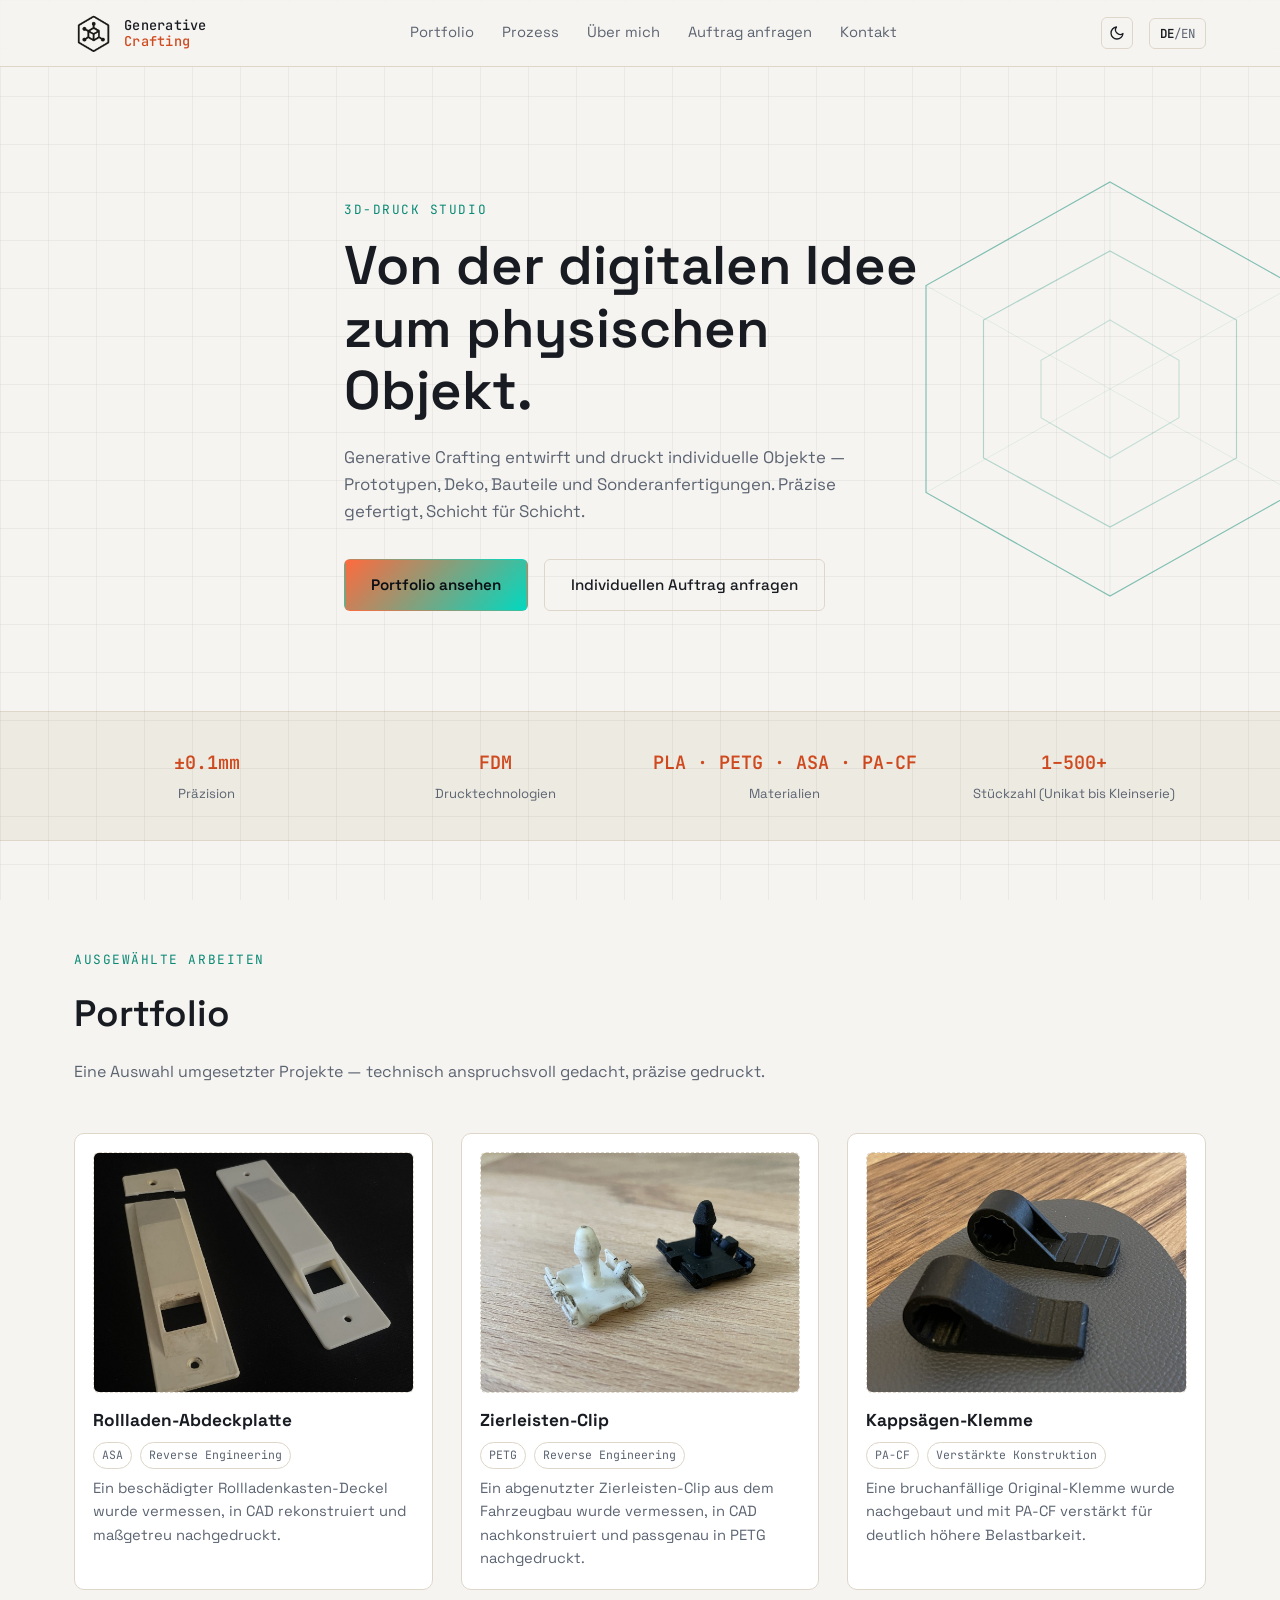
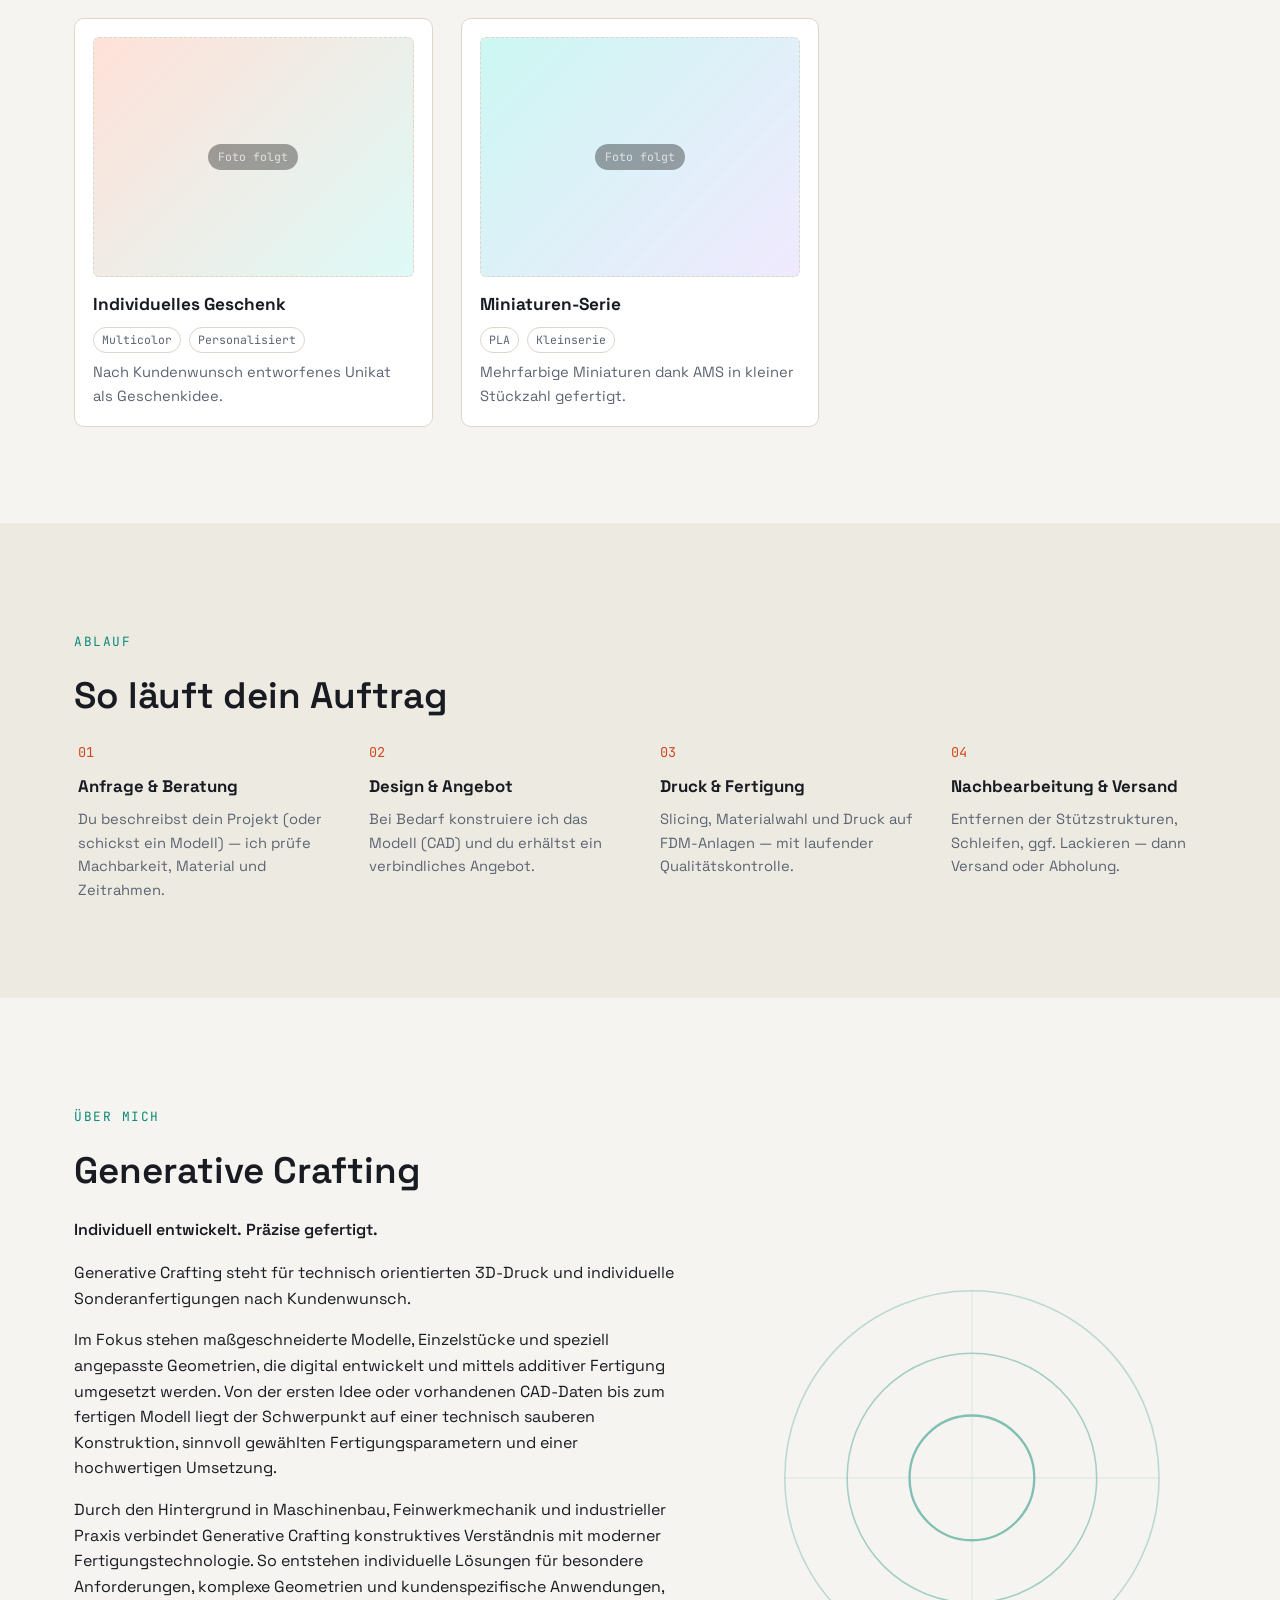
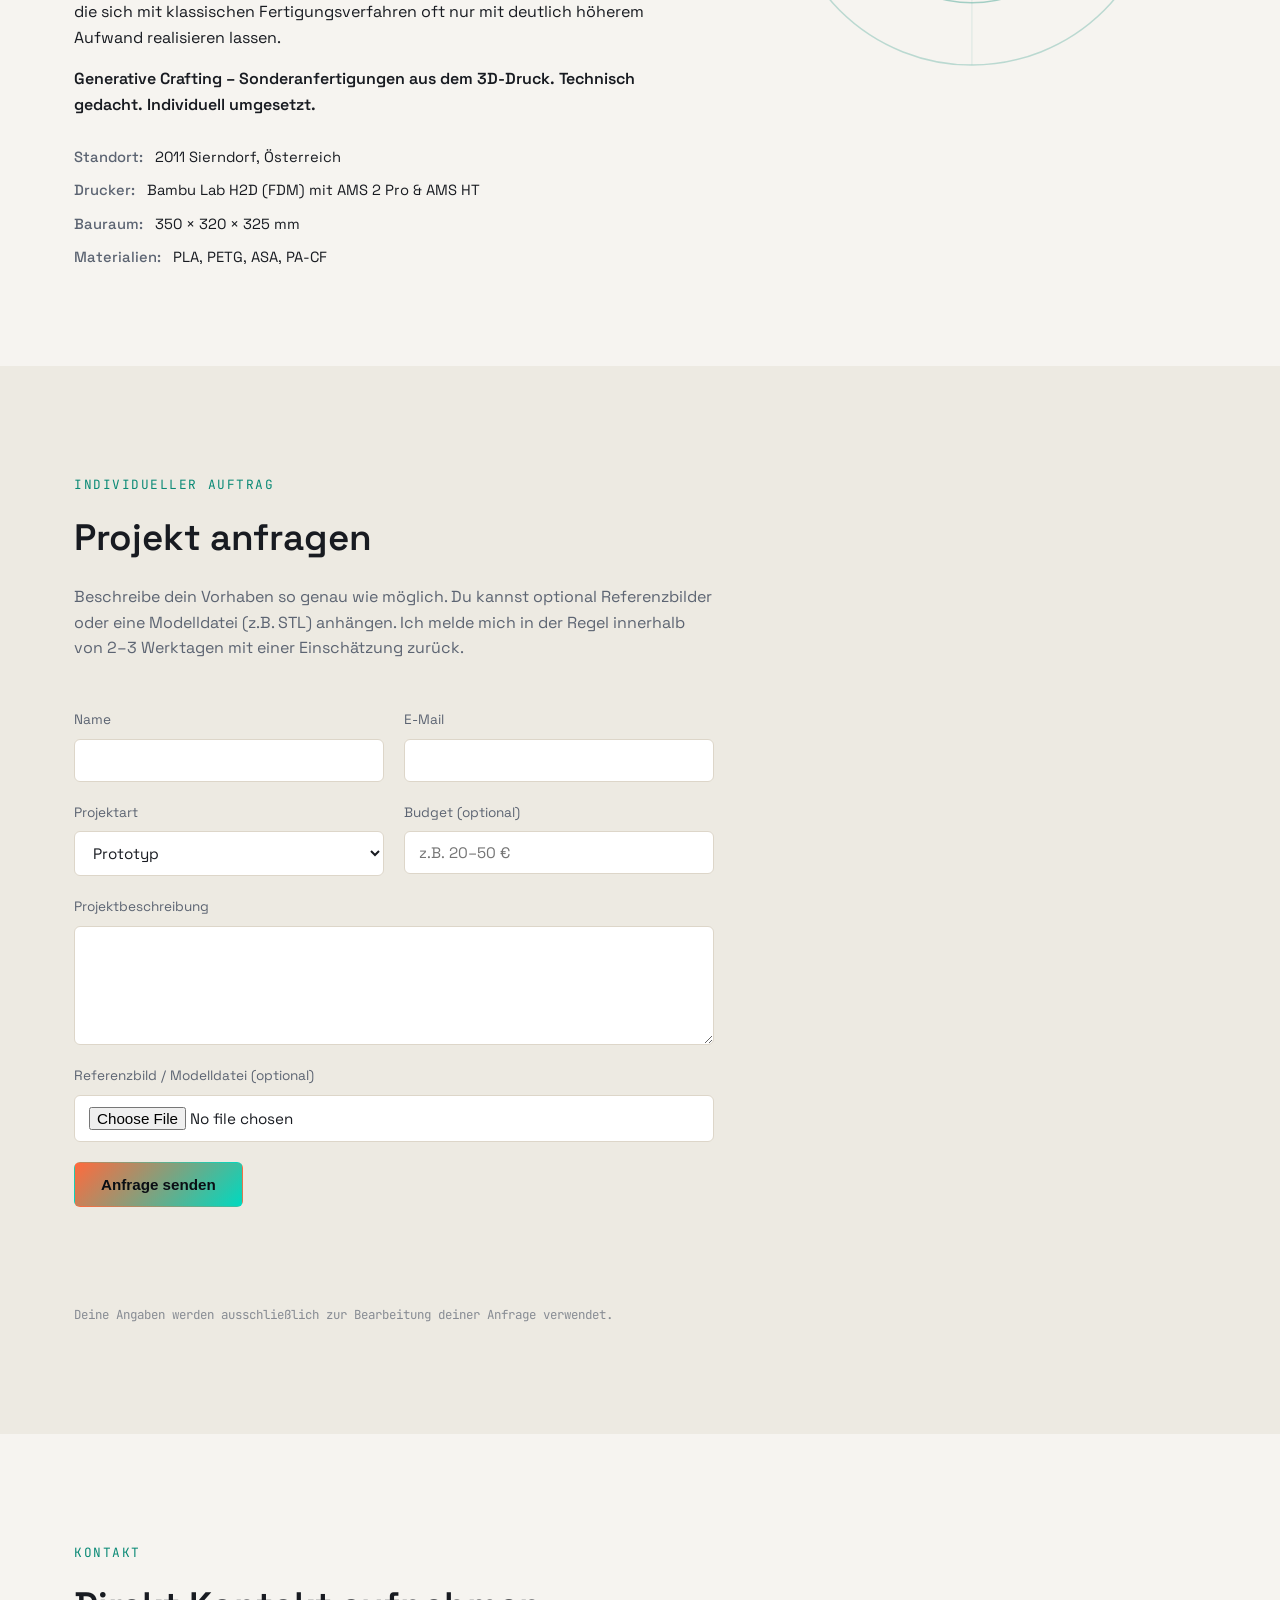
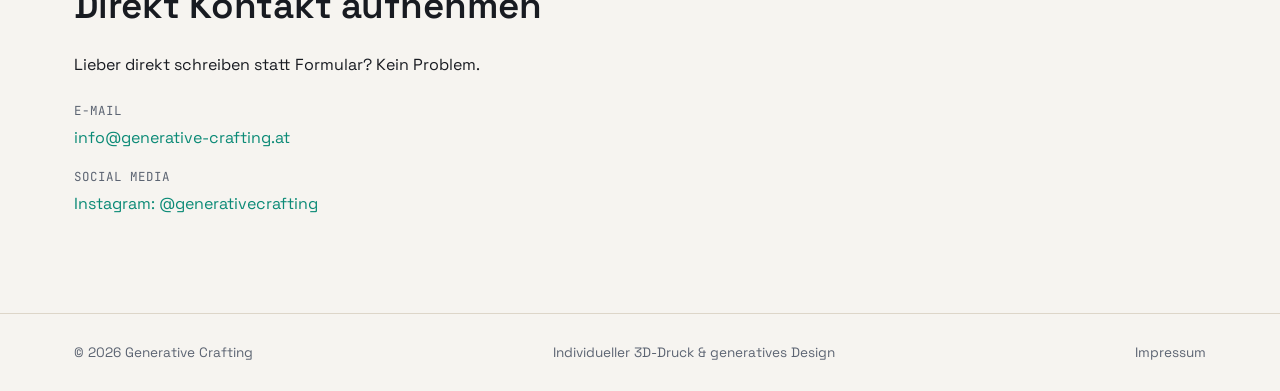
==== index.html @ 3a93d3ac "Add Cloudflare Web Analytics Cookieless, invisible tracking beacon added just before </body> on both" ====
<!DOCTYPE html>
<html lang="de">
<head>
<meta charset="UTF-8">
<meta name="viewport" content="width=device-width, initial-scale=1.0">
<title>Generative Crafting — 3D-Druck nach Maß</title>
<meta name="description" content="Generative Crafting: individueller 3D-Druck, Prototypen, Deko und Kleinserien. Von der Idee zum fertigen Teil.">
<link rel="canonical" href="https://generative-crafting.at/">
<link rel="icon" type="image/png" sizes="32x32" href="assets/img/favicon-32.png">
<link rel="icon" type="image/png" sizes="16x16" href="assets/img/favicon-16.png">
<link rel="apple-touch-icon" sizes="180x180" href="assets/img/apple-touch-icon.png">
<link rel="preconnect" href="https://fonts.googleapis.com">
<link rel="preconnect" href="https://fonts.gstatic.com" crossorigin>
<link href="https://fonts.googleapis.com/css2?family=Space+Grotesk:wght@400;500;600;700&family=JetBrains+Mono:wght@400;500;600&display=swap" rel="stylesheet">
<link rel="stylesheet" href="css/style.css">
<script>
  (function () {
    var stored = localStorage.getItem("gc-theme");
    var theme = stored || (window.matchMedia("(prefers-color-scheme: light)").matches ? "light" : "dark");
    document.documentElement.setAttribute("data-theme", theme);
  })();
</script>
</head>
<body>

<div class="grid-overlay" aria-hidden="true"></div>

<header class="site-header">
  <div class="container header-inner">
    <a href="#top" class="brand">
      <img src="assets/img/logo-icon.png" alt="Generative Crafting Logo" class="brand-logo">
      <span class="brand-name">Generative<br><span class="accent">Crafting</span></span>
    </a>

    <nav class="main-nav" id="main-nav">
      <a href="#portfolio" data-i18n="nav.portfolio">Portfolio</a>
      <a href="#process" data-i18n="nav.process">Prozess</a>
      <a href="#about" data-i18n="nav.about">Über mich</a>
      <a href="#order" data-i18n="nav.order">Auftrag anfragen</a>
      <a href="#contact" data-i18n="nav.contact">Kontakt</a>
    </nav>

    <div class="header-actions">
      <button id="theme-toggle" class="theme-toggle" type="button" aria-label="Hell/Dunkel umschalten">
        <svg class="icon-sun" viewBox="0 0 24 24" width="16" height="16" fill="none" stroke="currentColor" stroke-width="2" stroke-linecap="round"><circle cx="12" cy="12" r="4"/><path d="M12 2v2M12 20v2M4.93 4.93l1.41 1.41M17.66 17.66l1.41 1.41M2 12h2M20 12h2M4.93 19.07l1.41-1.41M17.66 6.34l1.41-1.41"/></svg>
        <svg class="icon-moon" viewBox="0 0 24 24" width="16" height="16" fill="none" stroke="currentColor" stroke-width="2" stroke-linecap="round" stroke-linejoin="round"><path d="M21 12.79A9 9 0 1 1 11.21 3 7 7 0 0 0 21 12.79Z"/></svg>
      </button>
      <button id="lang-toggle" class="lang-toggle" type="button" aria-label="Sprache wechseln">
        <span class="lang-current">DE</span>/<span class="lang-other">EN</span>
      </button>
      <button id="nav-toggle" class="nav-toggle" type="button" aria-label="Menü öffnen" aria-expanded="false" aria-controls="main-nav">
        <span></span><span></span><span></span>
      </button>
    </div>
  </div>
</header>

<main id="top">

  <!-- HERO -->
  <section class="hero">
    <div class="container hero-inner">
      <p class="eyebrow" data-i18n="hero.eyebrow">3D-Druck Studio</p>
      <h1 data-i18n="hero.title">Von der digitalen Idee<br>zum physischen Objekt.</h1>
      <p class="hero-sub" data-i18n="hero.sub">
        Generative Crafting entwirft und druckt individuelle Objekte — Prototypen, Deko,
        Bauteile und Sonderanfertigungen. Präzise gefertigt, Schicht für Schicht.
      </p>
      <div class="hero-cta">
        <a href="#portfolio" class="btn btn-primary" data-i18n="hero.cta_portfolio">Portfolio ansehen</a>
        <a href="#order" class="btn btn-outline" data-i18n="hero.cta_order">Individuellen Auftrag anfragen</a>
      </div>
    </div>
    <div class="hero-visual" aria-hidden="true">
      <svg viewBox="0 0 400 400" class="hero-mesh">
        <polygon points="200,20 360,110 360,290 200,380 40,290 40,110" fill="none" stroke="currentColor" stroke-width="1"/>
        <polygon points="200,80 310,140 310,260 200,320 90,260 90,140" fill="none" stroke="currentColor" stroke-width="1" opacity="0.6"/>
        <polygon points="200,140 260,175 260,225 200,260 140,225 140,175" fill="none" stroke="currentColor" stroke-width="1" opacity="0.4"/>
        <line x1="200" y1="20" x2="200" y2="380" stroke="currentColor" stroke-width="0.5" opacity="0.3"/>
        <line x1="40" y1="110" x2="360" y2="290" stroke="currentColor" stroke-width="0.5" opacity="0.3"/>
        <line x1="360" y1="110" x2="40" y2="290" stroke="currentColor" stroke-width="0.5" opacity="0.3"/>
      </svg>
    </div>
  </section>

  <!-- STATS / CAPABILITIES -->
  <section class="capabilities">
    <div class="container capabilities-grid">
      <div class="cap-item">
        <span class="cap-value">±0.1mm</span>
        <span class="cap-label" data-i18n="cap.precision">Präzision</span>
      </div>
      <div class="cap-item">
        <span class="cap-value">FDM</span>
        <span class="cap-label" data-i18n="cap.tech">Drucktechnologien</span>
      </div>
      <div class="cap-item">
        <span class="cap-value">PLA · PETG · ASA · PA-CF</span>
        <span class="cap-label" data-i18n="cap.materials">Materialien</span>
      </div>
      <div class="cap-item">
        <span class="cap-value">1–500+</span>
        <span class="cap-label" data-i18n="cap.batch">Stückzahl (Unikat bis Kleinserie)</span>
      </div>
    </div>
  </section>

  <!-- PORTFOLIO -->
  <section id="portfolio" class="section">
    <div class="container">
      <p class="section-eyebrow" data-i18n="portfolio.eyebrow">Ausgewählte Arbeiten</p>
      <h2 data-i18n="portfolio.title">Portfolio</h2>
      <p class="section-lead" data-i18n="portfolio.lead">
        Eine Auswahl umgesetzter Projekte — technisch anspruchsvoll gedacht, präzise gedruckt.
      </p>

      <div class="portfolio-grid">

        <article class="portfolio-card">
          <div class="portfolio-thumb">
            <img src="assets/img/portfolio-rollladen-abdeckung.jpg" alt="3D-gedruckte Rollladen-Abdeckplatte neben dem vergilbten Original">
          </div>
          <h3 data-i18n="portfolio.item5.title">Rollladen-Abdeckplatte</h3>
          <p class="tag-row"><span class="tag" data-i18n="portfolio.item5.tag1">ASA</span><span class="tag" data-i18n="portfolio.item5.tag2">Reverse Engineering</span></p>
          <p data-i18n="portfolio.item5.desc">Ein beschädigter Rollladenkasten-Deckel wurde vermessen, in CAD rekonstruiert und maßgetreu nachgedruckt.</p>
        </article>

        <article class="portfolio-card">
          <div class="portfolio-thumb">
            <img src="assets/img/portfolio-zierleiste-clip.jpg" alt="3D-gedruckter Zierleisten-Clip neben dem abgenutzten Original, aus PETG">
          </div>
          <h3 data-i18n="portfolio.item6.title">Zierleisten-Clip</h3>
          <p class="tag-row"><span class="tag" data-i18n="portfolio.item6.tag1">PETG</span><span class="tag" data-i18n="portfolio.item6.tag2">Reverse Engineering</span></p>
          <p data-i18n="portfolio.item6.desc">Ein abgenutzter Zierleisten-Clip aus dem Fahrzeugbau wurde vermessen, in CAD nachkonstruiert und passgenau in PETG nachgedruckt.</p>
        </article>

        <article class="portfolio-card">
          <div class="portfolio-thumb">
            <img src="assets/img/portfolio-kappsaege-klemme.jpg" alt="Verstärkte Klemme für eine Kappsäge, gedruckt in PA-CF">
          </div>
          <h3 data-i18n="portfolio.item7.title">Kappsägen-Klemme</h3>
          <p class="tag-row"><span class="tag" data-i18n="portfolio.item7.tag1">PA-CF</span><span class="tag" data-i18n="portfolio.item7.tag2">Verstärkte Konstruktion</span></p>
          <p data-i18n="portfolio.item7.desc">Eine bruchanfällige Original-Klemme wurde nachgebaut und mit PA-CF verstärkt für deutlich höhere Belastbarkeit.</p>
        </article>

        <article class="portfolio-card">
          <div class="portfolio-thumb thumb-5">
            <span class="thumb-badge" data-i18n="placeholder.photo">Foto folgt</span>
          </div>
          <h3 data-i18n="portfolio.item3.title">Individuelles Geschenk</h3>
          <p class="tag-row"><span class="tag" data-i18n="portfolio.item3.tag1">Multicolor</span><span class="tag" data-i18n="portfolio.item3.tag2">Personalisiert</span></p>
          <p data-i18n="portfolio.item3.desc">Nach Kundenwunsch entworfenes Unikat als Geschenkidee.</p>
        </article>

        <article class="portfolio-card">
          <div class="portfolio-thumb thumb-6">
            <span class="thumb-badge" data-i18n="placeholder.photo">Foto folgt</span>
          </div>
          <h3 data-i18n="portfolio.item4.title">Miniaturen-Serie</h3>
          <p class="tag-row"><span class="tag" data-i18n="portfolio.item4.tag1">PLA</span><span class="tag" data-i18n="portfolio.item4.tag2">Kleinserie</span></p>
          <p data-i18n="portfolio.item4.desc">Mehrfarbige Miniaturen dank AMS in kleiner Stückzahl gefertigt.</p>
        </article>

      </div>
    </div>
  </section>

  <!-- PROCESS -->
  <section id="process" class="section section-alt">
    <div class="container">
      <p class="section-eyebrow" data-i18n="process.eyebrow">Ablauf</p>
      <h2 data-i18n="process.title">So läuft dein Auftrag</h2>

      <ol class="process-list">
        <li>
          <span class="process-num">01</span>
          <h3 data-i18n="process.step1.title">Anfrage &amp; Beratung</h3>
          <p data-i18n="process.step1.desc">Du beschreibst dein Projekt (oder schickst ein Modell) — ich prüfe Machbarkeit, Material und Zeitrahmen.</p>
        </li>
        <li>
          <span class="process-num">02</span>
          <h3 data-i18n="process.step2.title">Design &amp; Angebot</h3>
          <p data-i18n="process.step2.desc">Bei Bedarf konstruiere ich das Modell (CAD) und du erhältst ein verbindliches Angebot.</p>
        </li>
        <li>
          <span class="process-num">03</span>
          <h3 data-i18n="process.step3.title">Druck &amp; Fertigung</h3>
          <p data-i18n="process.step3.desc">Slicing, Materialwahl und Druck auf FDM-Anlagen — mit laufender Qualitätskontrolle.</p>
        </li>
        <li>
          <span class="process-num">04</span>
          <h3 data-i18n="process.step4.title">Nachbearbeitung &amp; Versand</h3>
          <p data-i18n="process.step4.desc">Entfernen der Stützstrukturen, Schleifen, ggf. Lackieren — dann Versand oder Abholung.</p>
        </li>
      </ol>
    </div>
  </section>

  <!-- ABOUT -->
  <section id="about" class="section">
    <div class="container about-grid">
      <div>
        <p class="section-eyebrow" data-i18n="about.eyebrow">Über mich</p>
        <h2 data-i18n="about.title">Generative Crafting</h2>
        <p class="about-tagline" data-i18n="about.tagline">Individuell entwickelt. Präzise gefertigt.</p>
        <p data-i18n="about.p1">
          Generative Crafting steht für technisch orientierten 3D-Druck und individuelle
          Sonderanfertigungen nach Kundenwunsch.
        </p>
        <p data-i18n="about.p2">
          Im Fokus stehen maßgeschneiderte Modelle, Einzelstücke und speziell angepasste
          Geometrien, die digital entwickelt und mittels additiver Fertigung umgesetzt werden.
          Von der ersten Idee oder vorhandenen CAD-Daten bis zum fertigen Modell liegt der
          Schwerpunkt auf einer technisch sauberen Konstruktion, sinnvoll gewählten
          Fertigungsparametern und einer hochwertigen Umsetzung.
        </p>
        <p data-i18n="about.p3">
          Durch den Hintergrund in Maschinenbau, Feinwerkmechanik und industrieller Praxis
          verbindet Generative Crafting konstruktives Verständnis mit moderner
          Fertigungstechnologie. So entstehen individuelle Lösungen für besondere
          Anforderungen, komplexe Geometrien und kundenspezifische Anwendungen, die sich mit
          klassischen Fertigungsverfahren oft nur mit deutlich höherem Aufwand realisieren lassen.
        </p>
        <p class="about-tagline" data-i18n="about.closing">Generative Crafting – Sonderanfertigungen aus dem 3D-Druck. Technisch gedacht. Individuell umgesetzt.</p>
        <ul class="about-facts">
          <li><strong data-i18n="about.fact1_label">Standort:</strong> <span data-i18n="about.fact1_value">2011 Sierndorf, Österreich</span></li>
          <li><strong data-i18n="about.fact2_label">Drucker:</strong> <span data-i18n="about.fact2_value">Bambu Lab H2D (FDM) mit AMS 2 Pro &amp; AMS HT</span></li>
          <li><strong data-i18n="about.fact4_label">Bauraum:</strong> <span data-i18n="about.fact4_value">350 × 320 × 325 mm</span></li>
          <li><strong data-i18n="about.fact3_label">Materialien:</strong> <span>PLA, PETG, ASA, PA-CF</span></li>
        </ul>
      </div>
      <div class="about-visual" aria-hidden="true">
        <svg viewBox="0 0 300 300" class="about-mesh">
          <circle cx="150" cy="150" r="120" fill="none" stroke="currentColor" stroke-width="1" opacity="0.5"/>
          <circle cx="150" cy="150" r="80" fill="none" stroke="currentColor" stroke-width="1" opacity="0.7"/>
          <circle cx="150" cy="150" r="40" fill="none" stroke="currentColor" stroke-width="1.5"/>
          <path d="M150,30 L150,270 M30,150 L270,150" stroke="currentColor" stroke-width="0.5" opacity="0.3"/>
        </svg>
      </div>
    </div>
  </section>

  <!-- ORDER FORM -->
  <section id="order" class="section section-alt">
    <div class="container">
      <p class="section-eyebrow" data-i18n="order.eyebrow">Individueller Auftrag</p>
      <h2 data-i18n="order.title">Projekt anfragen</h2>
      <p class="section-lead" data-i18n="order.lead">
        Beschreibe dein Vorhaben so genau wie möglich. Du kannst optional Referenzbilder
        oder eine Modelldatei (z.B. STL) anhängen. Ich melde mich in der Regel innerhalb von
        2–3 Werktagen mit einer Einschätzung zurück.
      </p>

      <form id="order-form" class="order-form" action="https://formspree.io/f/mvkozeee" method="POST" enctype="multipart/form-data">
        <div class="form-row">
          <div class="form-field">
            <label for="name" data-i18n="order.form.name">Name</label>
            <input type="text" id="name" name="name" required>
          </div>
          <div class="form-field">
            <label for="email" data-i18n="order.form.email">E-Mail</label>
            <input type="email" id="email" name="email" required>
          </div>
        </div>

        <div class="form-row">
          <div class="form-field">
            <label for="project_type" data-i18n="order.form.type">Projektart</label>
            <select id="project_type" name="project_type">
              <option data-i18n="order.form.type_prototype">Prototyp</option>
              <option data-i18n="order.form.type_deco">Deko / Geschenk</option>
              <option data-i18n="order.form.type_part">Bauteil</option>
              <option data-i18n="order.form.type_other">Sonstiges</option>
            </select>
          </div>
          <div class="form-field">
            <label for="budget" data-i18n="order.form.budget">Budget (optional)</label>
            <input type="text" id="budget" name="budget" placeholder="z.B. 20–50 €">
          </div>
        </div>

        <div class="form-field">
          <label for="description" data-i18n="order.form.description">Projektbeschreibung</label>
          <textarea id="description" name="description" rows="5" required></textarea>
        </div>

        <div class="form-field">
          <label for="attachment" data-i18n="order.form.attachment">Referenzbild / Modelldatei (optional)</label>
          <input type="file" id="attachment" name="attachment">
        </div>

        <button type="submit" class="btn btn-primary" data-i18n="order.form.submit">Anfrage senden</button>

        <p id="form-status" class="form-status" role="status"></p>
        <p class="form-note" data-i18n="order.form.note">
          Deine Angaben werden ausschließlich zur Bearbeitung deiner Anfrage verwendet.
        </p>
      </form>
    </div>
  </section>

  <!-- CONTACT -->
  <section id="contact" class="section">
    <div class="container contact-inner">
      <div>
        <p class="section-eyebrow" data-i18n="contact.eyebrow">Kontakt</p>
        <h2 data-i18n="contact.title">Direkt Kontakt aufnehmen</h2>
        <p data-i18n="contact.lead">Lieber direkt schreiben statt Formular? Kein Problem.</p>
        <ul class="contact-list">
          <li>
            <span class="contact-label" data-i18n="contact.email_label">E-Mail</span>
            <a href="mailto:info@generative-crafting.at">info@generative-crafting.at</a>
          </li>
          <li>
            <span class="contact-label" data-i18n="contact.social_label">Social Media</span>
            <a href="https://www.instagram.com/generativecrafting/" target="_blank" rel="noopener">Instagram: @generativecrafting</a>
          </li>
        </ul>
      </div>
    </div>
  </section>

</main>

<footer class="site-footer">
  <div class="container footer-inner">
    <span>&copy; <span id="year"></span> Generative Crafting</span>
    <span class="footer-note" data-i18n="footer.note">Individueller 3D-Druck &amp; generatives Design</span>
    <a href="impressum.html">Impressum</a>
  </div>
</footer>

<script src="js/i18n.js"></script>
<script src="js/main.js"></script>
<!-- Cloudflare Web Analytics --><script type='module' src='https://static.cloudflareinsights.com/beacon.min.js' data-cf-beacon='{"token": "21bf9e4d04584a7cbdcee13ca0ff6ee0"}'></script><!-- End Cloudflare Web Analytics -->
</body>
</html>
---- css/style.css ----
/* ==========================================================================
   Generative Crafting — Stylesheet
   Technical / professional dark theme with generative line-art accents.
   ========================================================================== */

:root {
  /* Dark theme (default) */
  --bg: #0a0e14;
  --bg-alt: #0e131c;
  --surface: #131a24;
  --surface-border: #232c3a;
  --text: #e8edf4;
  --text-muted: #93a1b5;
  --accent: #ff6a3d;
  --accent-2: #00d9c0;
  --header-bg: rgba(10, 14, 20, 0.85);
  --grid-line: rgba(255, 255, 255, 0.03);

  --brand-orange: #ff6a3d;
  --brand-teal: #00d9c0;
  --accent-grad: linear-gradient(135deg, var(--brand-orange), var(--brand-teal));
  --font-body: 'Space Grotesk', system-ui, -apple-system, Segoe UI, sans-serif;
  --font-mono: 'JetBrains Mono', 'SFMono-Regular', Consolas, monospace;
  --radius: 10px;
  --max-width: 1180px;
}

@media (prefers-color-scheme: light) {
  :root:not([data-theme="dark"]) {
    --bg: #f6f4f0;
    --bg-alt: #edeae2;
    --surface: #ffffff;
    --surface-border: #ddd6c9;
    --text: #181b21;
    --text-muted: #5c6472;
    --accent: #cf4a1f;
    --accent-2: #0b8a76;
    --header-bg: rgba(246, 244, 240, 0.85);
    --grid-line: rgba(0, 0, 0, 0.045);
  }
}

:root[data-theme="light"] {
  --bg: #f6f4f0;
  --bg-alt: #edeae2;
  --surface: #ffffff;
  --surface-border: #ddd6c9;
  --text: #181b21;
  --text-muted: #5c6472;
  --accent: #cf4a1f;
  --accent-2: #0b8a76;
  --header-bg: rgba(246, 244, 240, 0.85);
  --grid-line: rgba(0, 0, 0, 0.045);
}

* { box-sizing: border-box; }

html { scroll-behavior: smooth; }

body {
  margin: 0;
  background: var(--bg);
  color: var(--text);
  font-family: var(--font-body);
  line-height: 1.6;
  -webkit-font-smoothing: antialiased;
  transition: background-color 0.2s ease, color 0.2s ease;
}

@media (prefers-reduced-motion: reduce) {
  body { transition: none; }
}

img { max-width: 100%; display: block; }

a { color: inherit; text-decoration: none; }

.container {
  max-width: var(--max-width);
  margin: 0 auto;
  padding: 0 24px;
}

.accent { color: var(--accent); }

/* Background grid overlay */
.grid-overlay {
  position: fixed;
  inset: 0;
  pointer-events: none;
  z-index: 0;
  background-image:
    linear-gradient(to right, var(--grid-line) 1px, transparent 1px),
    linear-gradient(to bottom, var(--grid-line) 1px, transparent 1px);
  background-size: 48px 48px;
}

/* ---------- Header ---------- */
.site-header {
  position: sticky;
  top: 0;
  z-index: 50;
  background: var(--header-bg);
  backdrop-filter: blur(10px);
  border-bottom: 1px solid var(--surface-border);
  transition: background-color 0.2s ease, border-color 0.2s ease;
}

.header-inner {
  display: flex;
  align-items: center;
  justify-content: space-between;
  padding-top: 14px;
  padding-bottom: 14px;
}

.brand {
  display: flex;
  align-items: center;
  gap: 12px;
}

.brand-logo {
  width: 38px;
  height: 38px;
  object-fit: contain;
  transition: filter 0.2s ease;
}

/* The logo artwork is black-on-transparent; invert it to white for dark backgrounds */
@media (prefers-color-scheme: dark) {
  :root:not([data-theme="light"]) .brand-logo { filter: invert(1); }
}
:root[data-theme="dark"] .brand-logo { filter: invert(1); }

.brand-name {
  font-family: var(--font-mono);
  font-size: 0.85rem;
  line-height: 1.2;
  letter-spacing: 0.02em;
  font-weight: 500;
}

.main-nav {
  display: flex;
  gap: 28px;
}

.main-nav a {
  font-size: 0.92rem;
  color: var(--text-muted);
  transition: color 0.2s ease;
  white-space: nowrap;
}

.main-nav a:hover { color: var(--text); }

.header-actions {
  display: flex;
  align-items: center;
  gap: 16px;
}

.lang-toggle {
  background: none;
  border: 1px solid var(--surface-border);
  color: var(--text-muted);
  font-family: var(--font-mono);
  font-size: 0.78rem;
  padding: 6px 10px;
  border-radius: 6px;
  cursor: pointer;
}
.lang-toggle .lang-current { color: var(--text); font-weight: 600; }

.theme-toggle {
  display: flex;
  align-items: center;
  justify-content: center;
  background: none;
  border: 1px solid var(--surface-border);
  color: var(--text);
  width: 32px;
  height: 32px;
  padding: 0;
  border-radius: 6px;
  cursor: pointer;
}
.theme-toggle svg { width: 16px; height: 16px; }
.theme-toggle .icon-moon { display: none; }
:root[data-theme="light"] .theme-toggle .icon-sun { display: none; }
:root[data-theme="light"] .theme-toggle .icon-moon { display: block; }

.nav-toggle {
  display: none;
  flex-direction: column;
  gap: 4px;
  background: none;
  border: none;
  cursor: pointer;
  padding: 6px;
}
.nav-toggle span {
  width: 22px;
  height: 2px;
  background: var(--text);
  display: block;
}

/* ---------- Hero ---------- */
.hero {
  position: relative;
  padding: 120px 0 100px;
  overflow: hidden;
}

.hero-inner { position: relative; z-index: 1; max-width: 640px; }

.eyebrow, .section-eyebrow {
  font-family: var(--font-mono);
  font-size: 0.8rem;
  text-transform: uppercase;
  letter-spacing: 0.12em;
  color: var(--accent-2);
  margin-bottom: 14px;
}

.hero h1 {
  font-size: clamp(2.2rem, 5vw, 3.4rem);
  line-height: 1.15;
  margin: 0 0 22px;
  font-weight: 600;
}

.hero-sub {
  color: var(--text-muted);
  font-size: 1.05rem;
  margin-bottom: 34px;
  max-width: 520px;
}

.hero-cta { display: flex; gap: 16px; flex-wrap: wrap; }

.hero-visual {
  position: absolute;
  right: -60px;
  top: 50%;
  transform: translateY(-50%);
  width: 460px;
  height: 460px;
  color: var(--accent-2);
  opacity: 0.5;
  z-index: 0;
}

.hero-mesh { width: 100%; height: 100%; animation: rotate 40s linear infinite; }

@keyframes rotate {
  from { transform: rotate(0deg); }
  to { transform: rotate(360deg); }
}

/* ---------- Buttons ---------- */
.btn {
  display: inline-block;
  padding: 13px 26px;
  border-radius: 6px;
  font-size: 0.95rem;
  font-weight: 500;
  cursor: pointer;
  border: 1px solid transparent;
  transition: transform 0.15s ease, opacity 0.15s ease;
}
.btn:hover { transform: translateY(-1px); }

.btn-primary {
  background: var(--accent-grad);
  color: #0a0e14;
  font-weight: 600;
}
.btn-primary:hover { opacity: 0.92; }

.btn-outline {
  border-color: var(--surface-border);
  color: var(--text);
}
.btn-outline:hover { border-color: var(--accent-2); }

/* ---------- Capabilities strip ---------- */
.capabilities {
  border-top: 1px solid var(--surface-border);
  border-bottom: 1px solid var(--surface-border);
  background: var(--bg-alt);
}

.capabilities-grid {
  display: grid;
  grid-template-columns: repeat(4, 1fr);
  gap: 24px;
  padding: 36px 24px;
}

.cap-item { display: flex; flex-direction: column; gap: 6px; text-align: center; }

.cap-value {
  font-family: var(--font-mono);
  font-size: 1.15rem;
  color: var(--accent);
  font-weight: 600;
}

.cap-label { font-size: 0.82rem; color: var(--text-muted); }

/* ---------- Sections ---------- */
.section { padding: 96px 0; position: relative; z-index: 1; }
.section-alt { background: var(--bg-alt); }

.section h2 {
  font-size: clamp(1.7rem, 3.5vw, 2.3rem);
  margin: 0 0 16px;
  font-weight: 600;
}

.section-lead {
  color: var(--text-muted);
  max-width: 640px;
  margin-bottom: 48px;
}

#portfolio .section-lead {
  max-width: none;
  white-space: nowrap;
}

/* ---------- Portfolio ---------- */
.portfolio-grid {
  display: grid;
  grid-template-columns: repeat(auto-fit, minmax(280px, 1fr));
  gap: 28px;
}

.portfolio-card {
  background: var(--surface);
  border: 1px solid var(--surface-border);
  border-radius: var(--radius);
  padding: 18px;
  transition: border-color 0.2s ease, transform 0.2s ease;
}
.portfolio-card:hover { border-color: var(--accent-2); transform: translateY(-3px); }

.portfolio-card h3 { margin: 4px 0 8px; font-size: 1.08rem; }
.portfolio-card p { color: var(--text-muted); font-size: 0.92rem; margin: 8px 0 0; }

.portfolio-thumb {
  aspect-ratio: 4 / 3;
  border-radius: 6px;
  border: 1px dashed var(--surface-border);
  display: flex;
  align-items: center;
  justify-content: center;
  margin-bottom: 14px;
  position: relative;
  overflow: hidden;
}

.portfolio-thumb img {
  width: 100%;
  height: 100%;
  object-fit: cover;
}

.thumb-badge {
  font-family: var(--font-mono);
  font-size: 0.72rem;
  color: rgba(255,255,255,0.7);
  background: rgba(0,0,0,0.35);
  padding: 4px 10px;
  border-radius: 20px;
  z-index: 1;
}

.thumb-1 { background: linear-gradient(135deg, #ff6a3d33, var(--surface)); }
.thumb-2 { background: linear-gradient(135deg, #00d9c033, var(--surface)); }
.thumb-3 { background: linear-gradient(135deg, #8b5cf633, var(--surface)); }
.thumb-4 { background: linear-gradient(135deg, #f4c14033, var(--surface)); }
.thumb-5 { background: linear-gradient(135deg, #ff6a3d33, #00d9c022); }
.thumb-6 { background: linear-gradient(135deg, #00d9c033, #8b5cf622); }

.tag-row { display: flex; gap: 8px; flex-wrap: wrap; margin: 0; }

.tag {
  font-family: var(--font-mono);
  font-size: 0.72rem;
  background: rgba(255,255,255,0.06);
  border: 1px solid var(--surface-border);
  color: var(--text-muted);
  padding: 3px 8px;
  border-radius: 20px;
}

/* ---------- Process ---------- */
.process-list {
  list-style: none;
  margin: 0;
  padding: 0;
  display: grid;
  grid-template-columns: repeat(auto-fit, minmax(220px, 1fr));
  gap: 32px;
}

.process-list li { position: relative; padding-left: 4px; }

.process-num {
  display: block;
  font-family: var(--font-mono);
  font-size: 0.85rem;
  color: var(--accent);
  margin-bottom: 10px;
}

.process-list h3 { font-size: 1.05rem; margin: 0 0 8px; }
.process-list p { color: var(--text-muted); font-size: 0.92rem; margin: 0; }

/* ---------- About ---------- */
.about-grid {
  display: grid;
  grid-template-columns: 1.3fr 1fr;
  gap: 56px;
  align-items: center;
}

.about-tagline {
  font-weight: 600;
  margin: 0 0 18px;
}

.about-facts {
  list-style: none;
  padding: 0;
  margin: 28px 0 0;
  display: flex;
  flex-direction: column;
  gap: 10px;
  font-size: 0.92rem;
}
.about-facts strong { color: var(--text-muted); font-weight: 500; margin-right: 8px; }

.about-visual { color: var(--accent-2); opacity: 0.5; }
.about-mesh { width: 100%; height: auto; }

/* ---------- Order form ---------- */
.order-form {
  max-width: 640px;
  display: flex;
  flex-direction: column;
  gap: 20px;
}

.form-row {
  display: grid;
  grid-template-columns: 1fr 1fr;
  gap: 20px;
}

.form-field { display: flex; flex-direction: column; gap: 8px; }

.form-field label {
  font-size: 0.85rem;
  color: var(--text-muted);
}

.form-field input,
.form-field select,
.form-field textarea {
  background: var(--surface);
  border: 1px solid var(--surface-border);
  border-radius: 6px;
  padding: 11px 14px;
  color: var(--text);
  font-family: var(--font-body);
  font-size: 0.95rem;
}

.form-field input:focus,
.form-field select:focus,
.form-field textarea:focus {
  outline: none;
  border-color: var(--accent-2);
}

.order-form .btn { align-self: flex-start; }

.form-status { font-size: 0.9rem; min-height: 1.2em; }
.form-status.success { color: var(--accent-2); }
.form-status.error { color: var(--accent); }

.form-note {
  font-size: 0.78rem;
  color: var(--text-muted);
  opacity: 0.7;
  font-family: var(--font-mono);
}

/* ---------- Contact ---------- */
.contact-list {
  list-style: none;
  padding: 0;
  margin: 24px 0 0;
  display: flex;
  flex-direction: column;
  gap: 16px;
}
.contact-list li { display: flex; flex-direction: column; gap: 4px; }
.contact-label {
  font-family: var(--font-mono);
  font-size: 0.78rem;
  color: var(--text-muted);
  text-transform: uppercase;
  letter-spacing: 0.08em;
}
.contact-list a { color: var(--accent-2); }
.placeholder-text { color: var(--text-muted); font-style: italic; }

/* ---------- Footer ---------- */
.site-footer {
  border-top: 1px solid var(--surface-border);
  padding: 28px 0;
}
.footer-inner {
  display: flex;
  justify-content: space-between;
  flex-wrap: wrap;
  gap: 8px 20px;
  font-size: 0.85rem;
  color: var(--text-muted);
}
.footer-inner a:hover { color: var(--text); }

/* ---------- Legal (Impressum) ---------- */
.legal-content { max-width: 720px; }
.legal-content h1 {
  font-size: clamp(1.8rem, 4vw, 2.4rem);
  margin: 0 0 8px;
  font-weight: 600;
}
.legal-content h2 {
  font-size: 1.05rem;
  margin: 36px 0 10px;
  font-weight: 600;
}
.legal-content p {
  color: var(--text-muted);
  line-height: 1.7;
  margin: 0 0 4px;
}
.legal-content a { color: var(--accent-2); text-decoration: underline; }

/* ---------- Responsive ---------- */
@media (max-width: 860px) {
  .about-grid { grid-template-columns: 1fr; }
  .about-visual { max-width: 220px; margin: 0 auto; }
  .capabilities-grid { grid-template-columns: repeat(2, 1fr); }
}

@media (max-width: 720px) {
  .main-nav {
    position: fixed;
    top: 66px;
    left: 0;
    right: 0;
    background: var(--bg);
    border-bottom: 1px solid var(--surface-border);
    flex-direction: column;
    padding: 20px 24px 28px;
    gap: 18px;
    transform: translateY(-120%);
    opacity: 0;
    transition: transform 0.25s ease, opacity 0.25s ease;
  }
  .main-nav.open { transform: translateY(0); opacity: 1; }
  .nav-toggle { display: flex; }
  .hero-visual { display: none; }
  .hero { padding: 80px 0 60px; }
  .form-row { grid-template-columns: 1fr; }
  .capabilities-grid { grid-template-columns: 1fr 1fr; }
  #portfolio .section-lead { white-space: normal; }
}
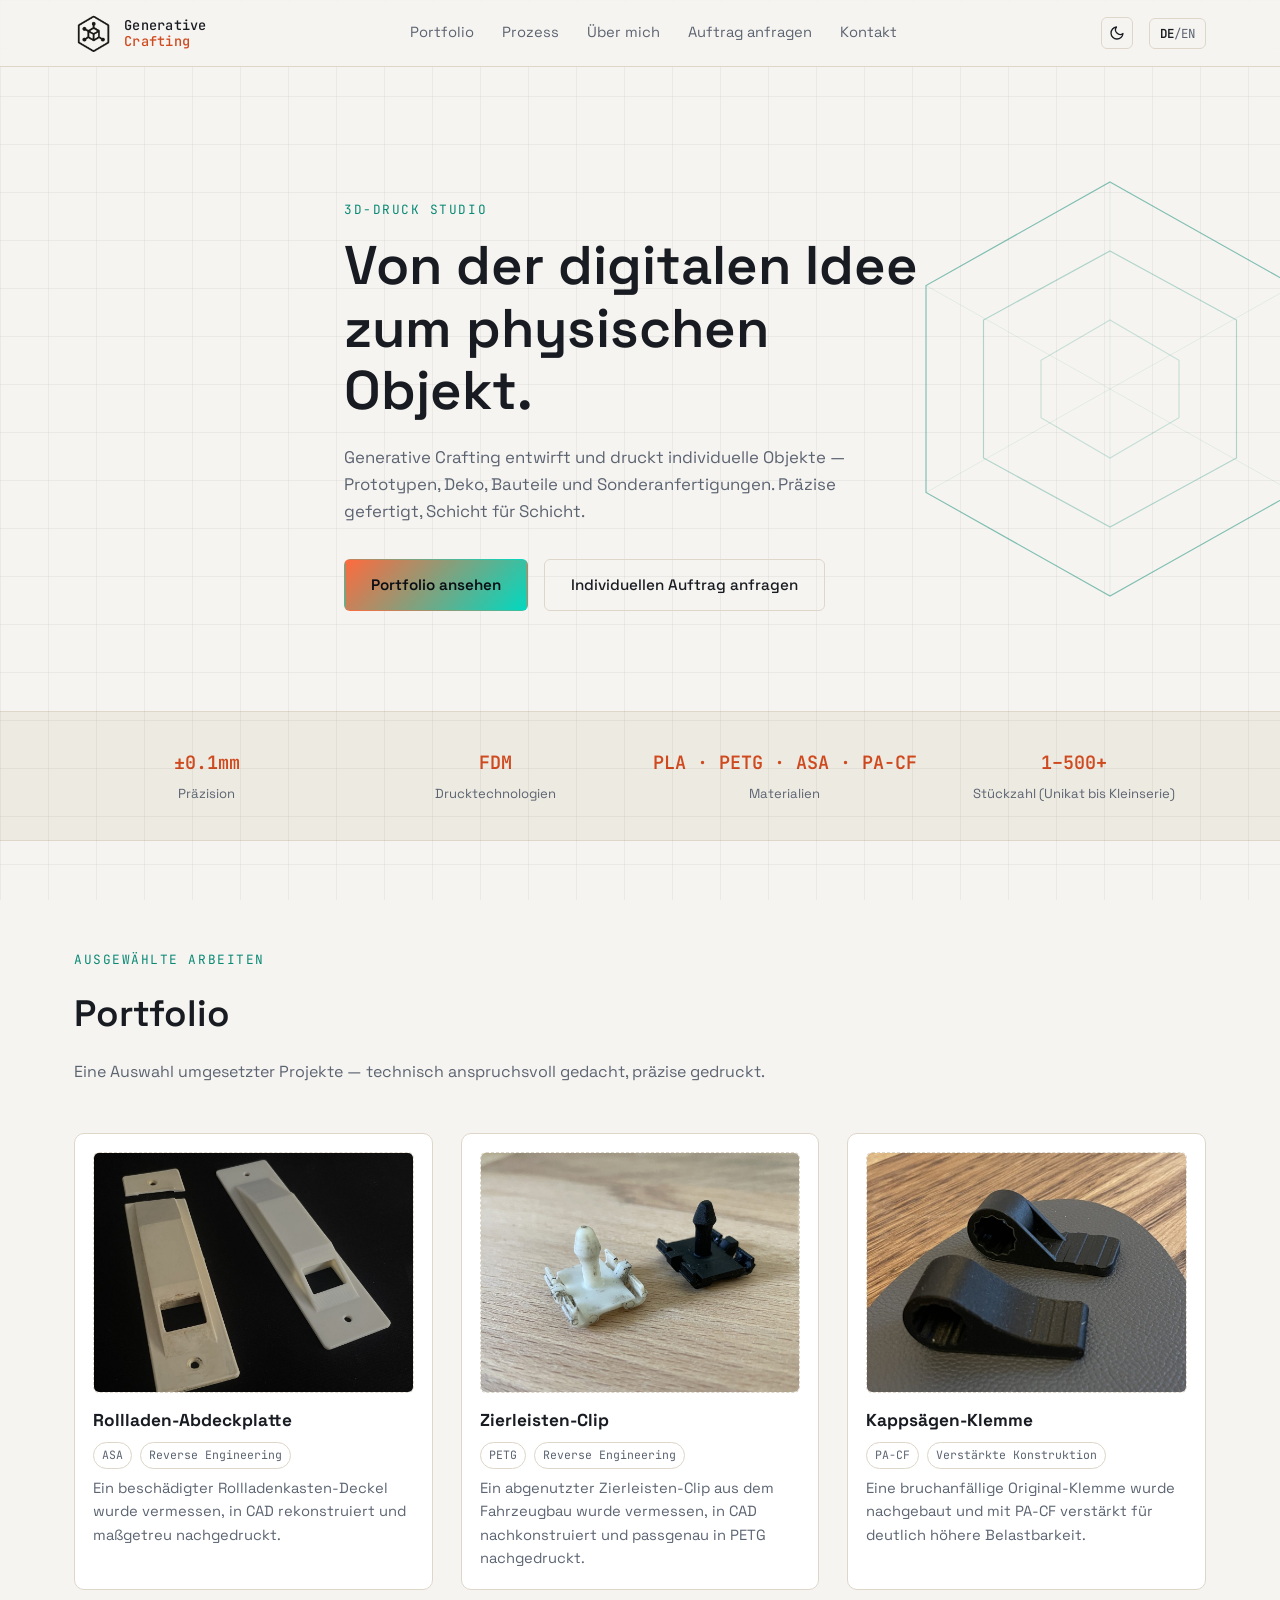
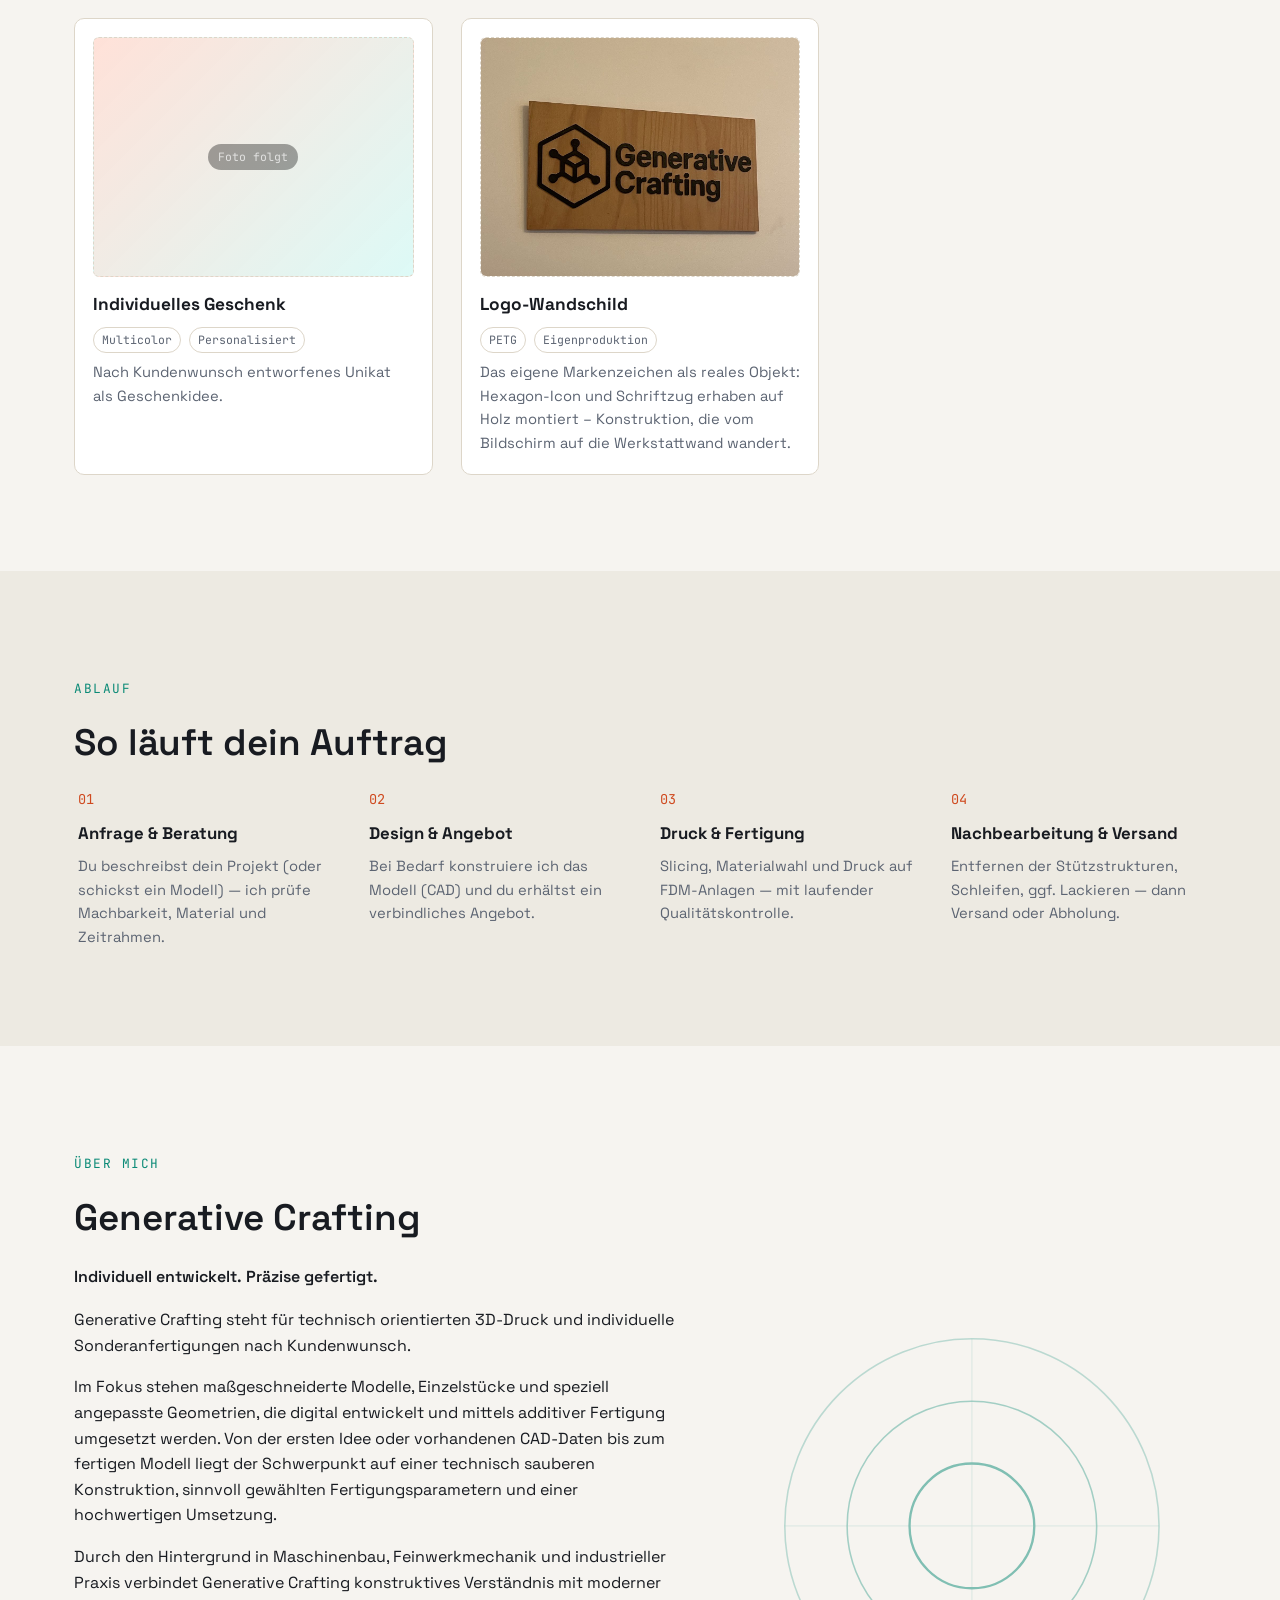
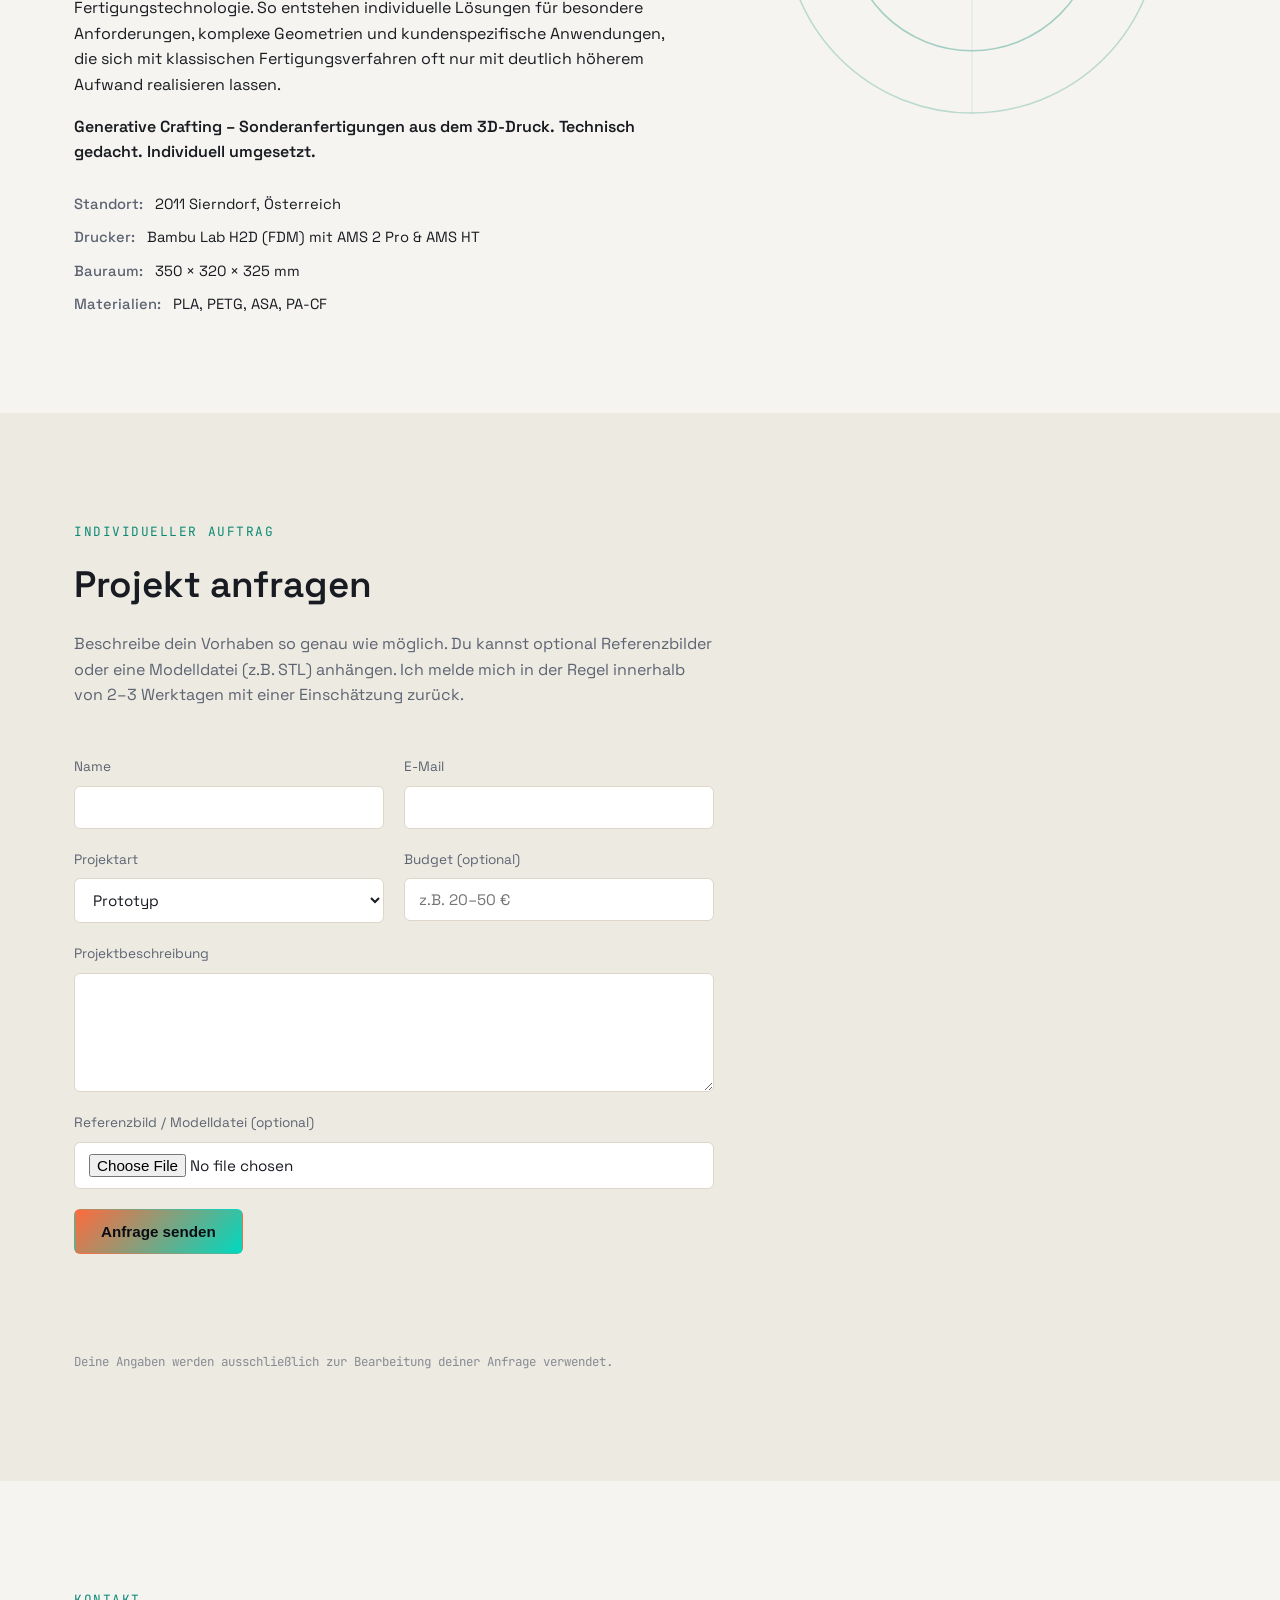
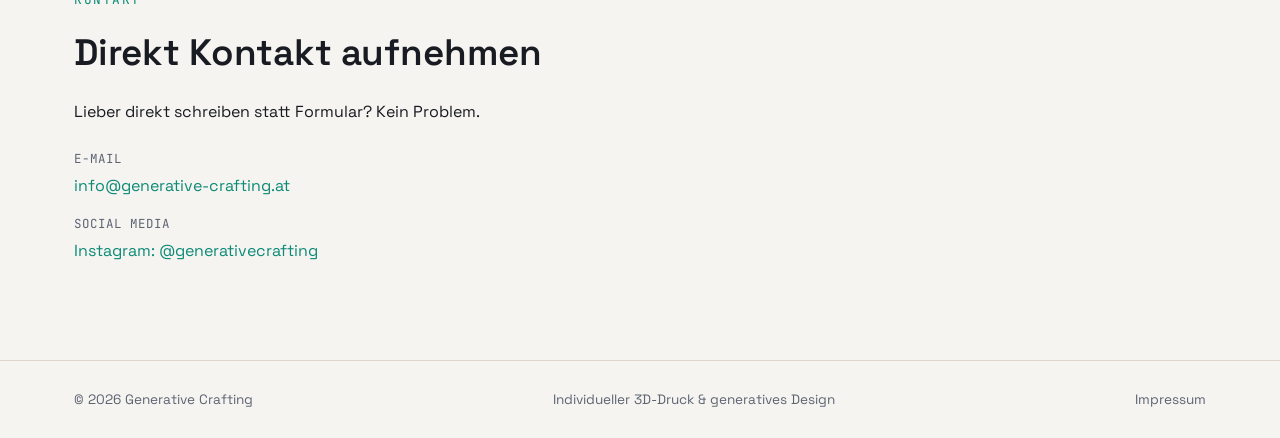
==== commit 0cf56ab1: "Replace miniature series card with logo wall sign New real-photo portfolio item: the company's own h" ====
--- a/index.html
+++ b/index.html
@@ -153,12 +153,12 @@
         </article>
 
         <article class="portfolio-card">
-          <div class="portfolio-thumb thumb-6">
-            <span class="thumb-badge" data-i18n="placeholder.photo">Foto folgt</span>
-          </div>
-          <h3 data-i18n="portfolio.item4.title">Miniaturen-Serie</h3>
-          <p class="tag-row"><span class="tag" data-i18n="portfolio.item4.tag1">PLA</span><span class="tag" data-i18n="portfolio.item4.tag2">Kleinserie</span></p>
-          <p data-i18n="portfolio.item4.desc">Mehrfarbige Miniaturen dank AMS in kleiner Stückzahl gefertigt.</p>
+          <div class="portfolio-thumb">
+            <img src="assets/img/portfolio-wandlogo.jpg" alt="Generative Crafting Firmenlogo als Wandschild, Hexagon-Icon und Schriftzug erhaben auf Holz montiert">
+          </div>
+          <h3 data-i18n="portfolio.item4.title">Logo-Wandschild</h3>
+          <p class="tag-row"><span class="tag" data-i18n="portfolio.item4.tag1">PETG</span><span class="tag" data-i18n="portfolio.item4.tag2">Eigenproduktion</span></p>
+          <p data-i18n="portfolio.item4.desc">Das eigene Markenzeichen als reales Objekt: Hexagon-Icon und Schriftzug erhaben auf Holz montiert – Konstruktion, die vom Bildschirm auf die Werkstattwand wandert.</p>
         </article>
 
       </div>
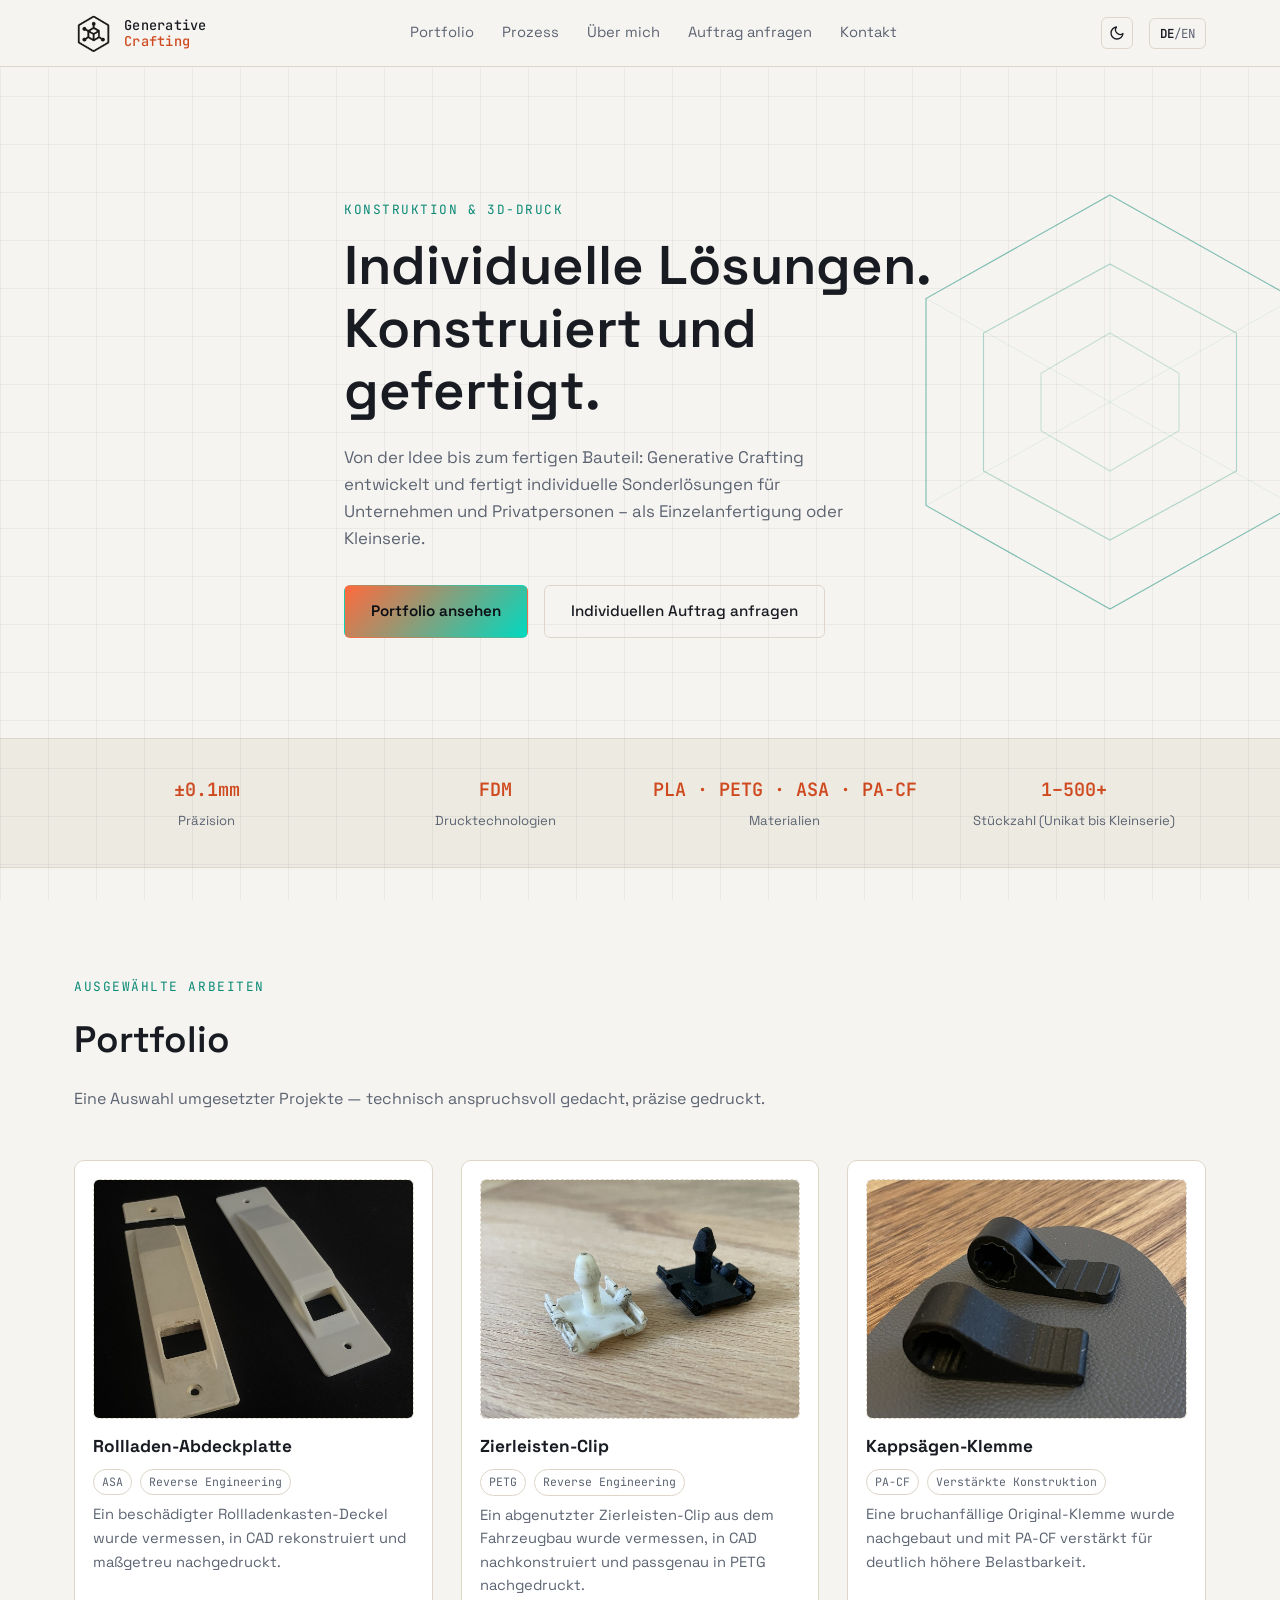
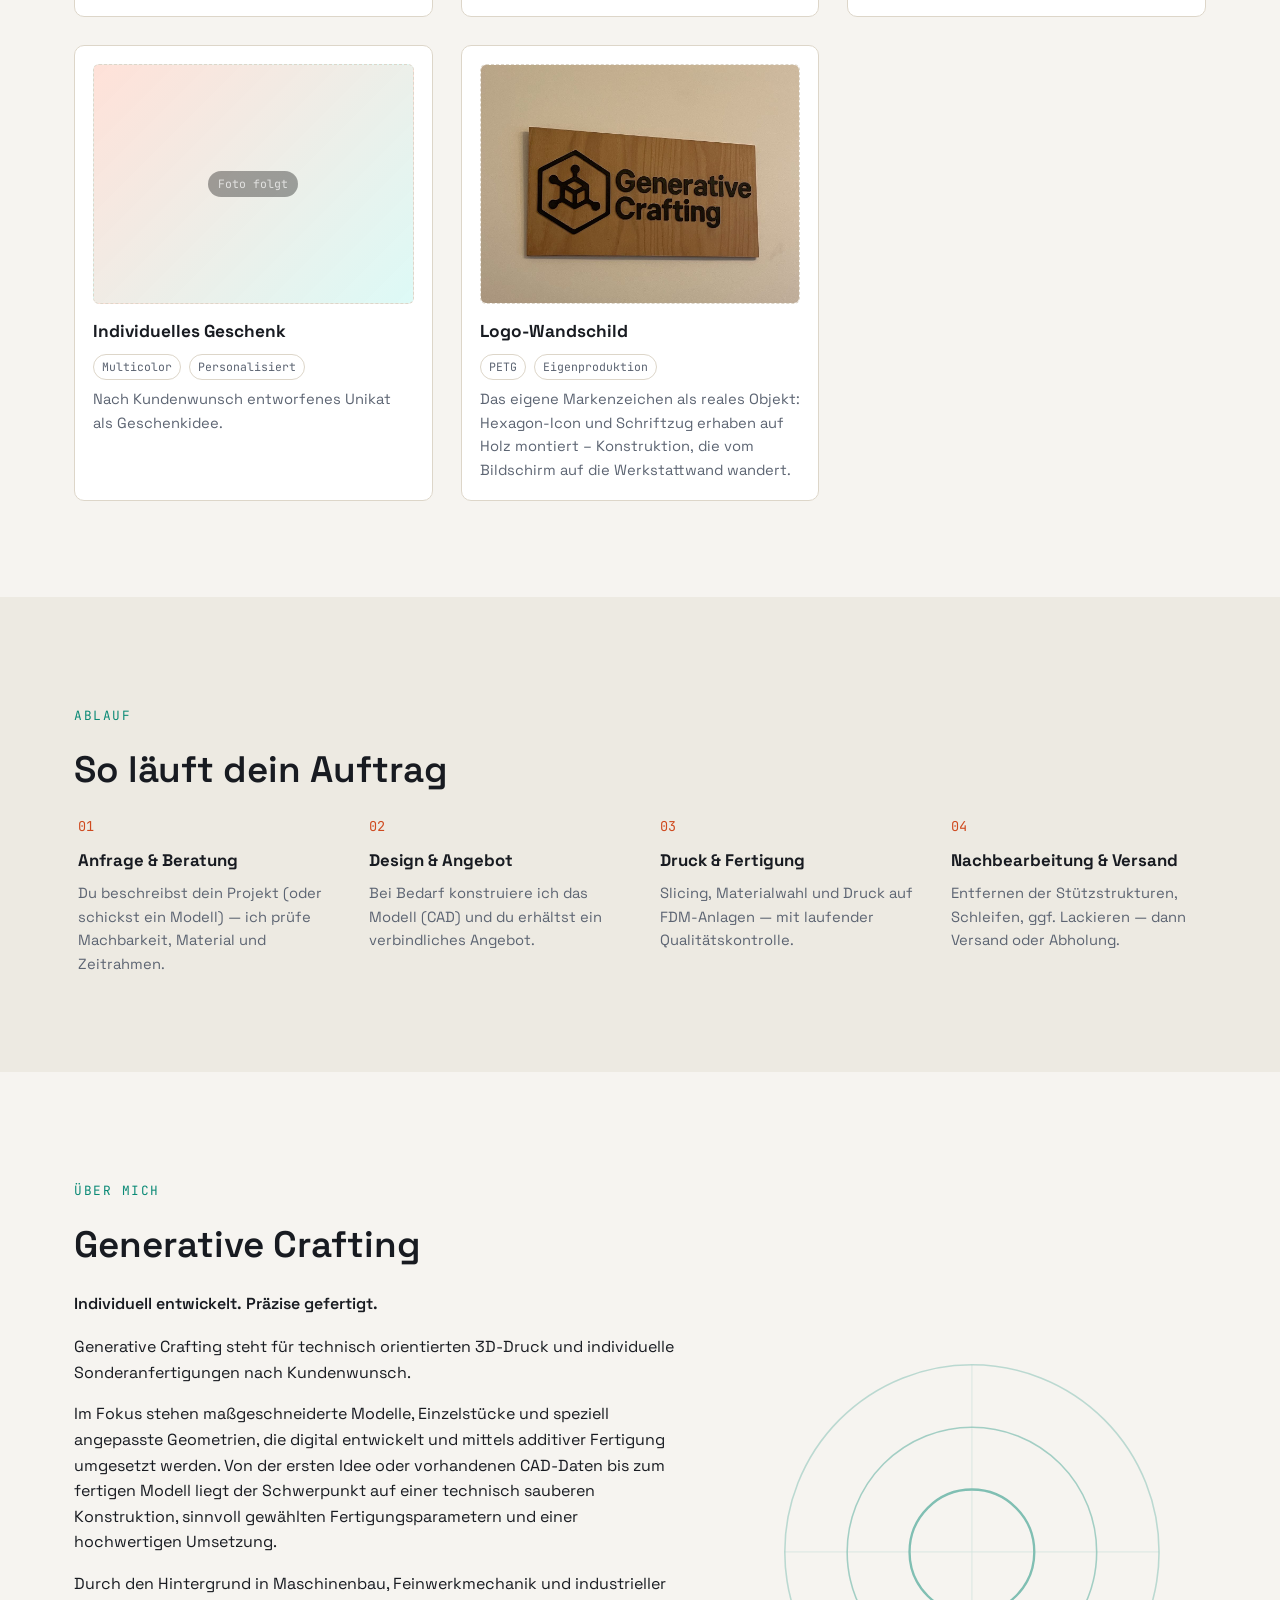
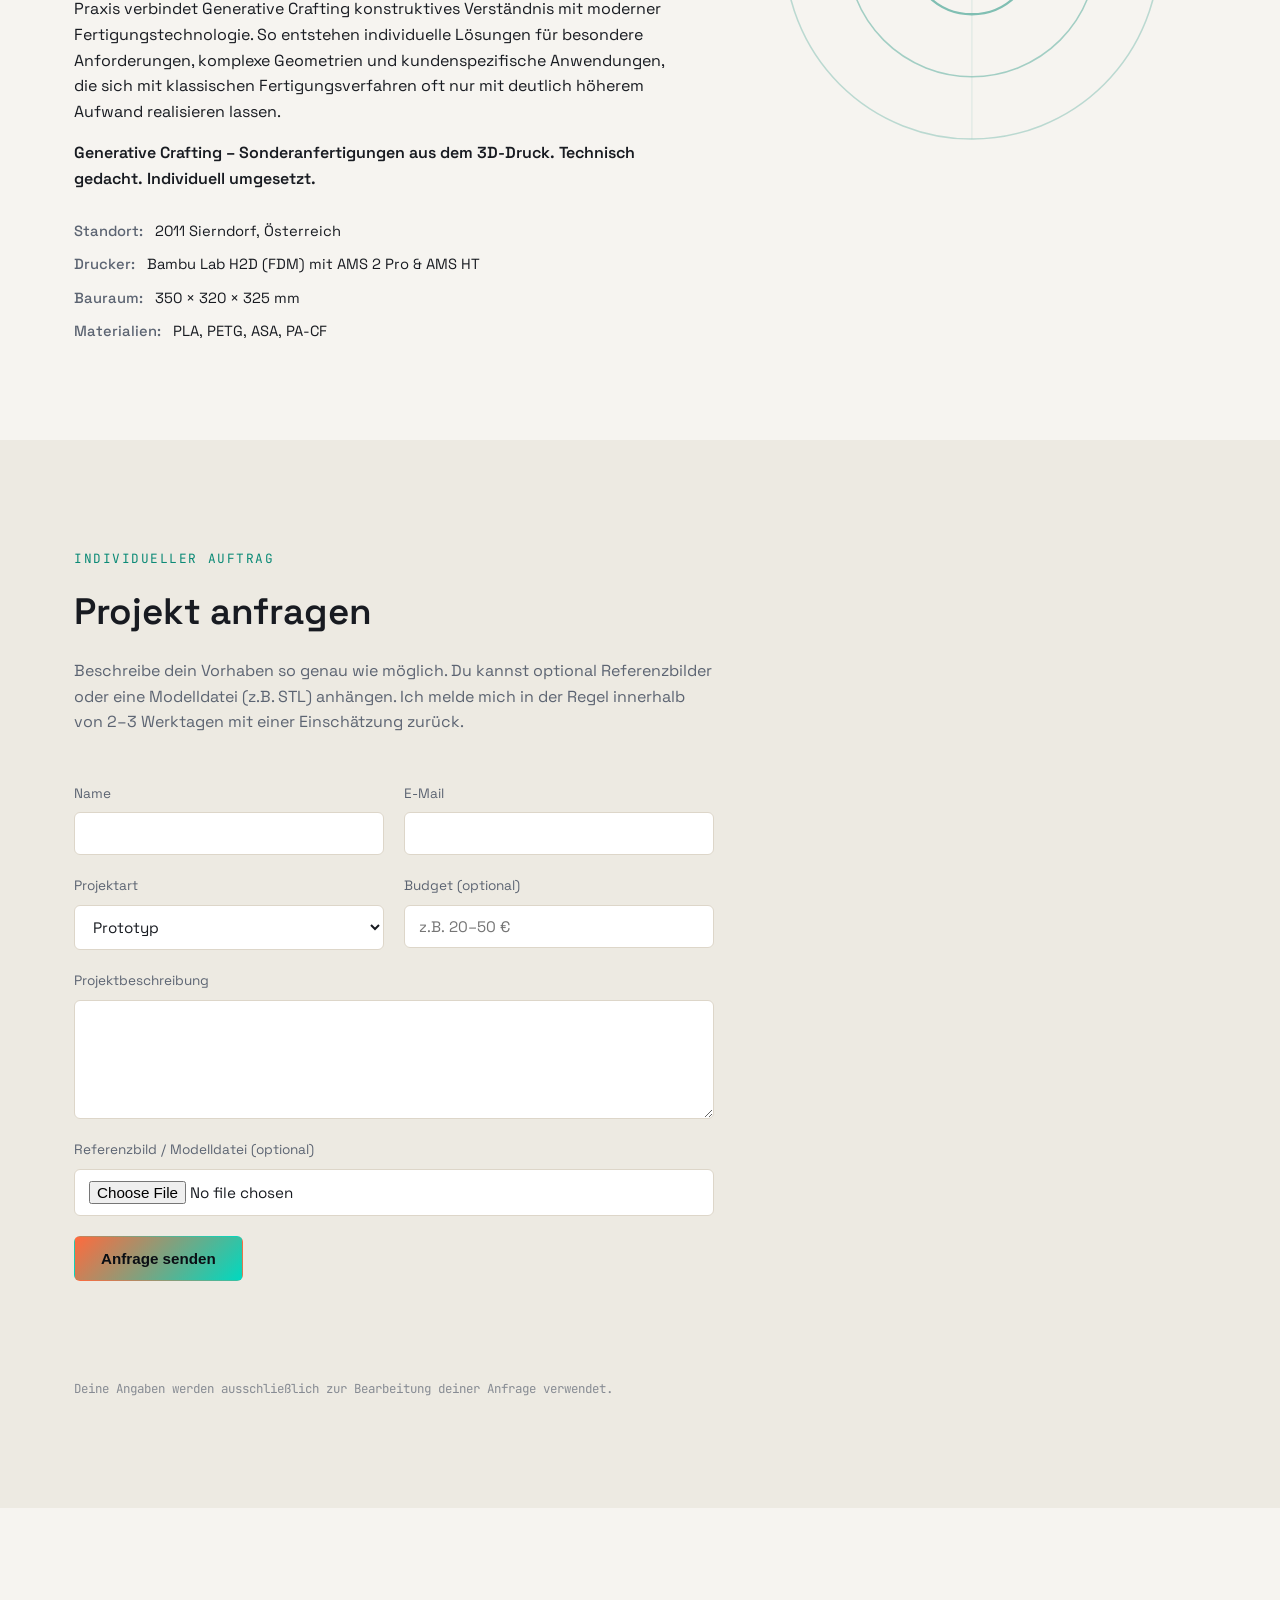
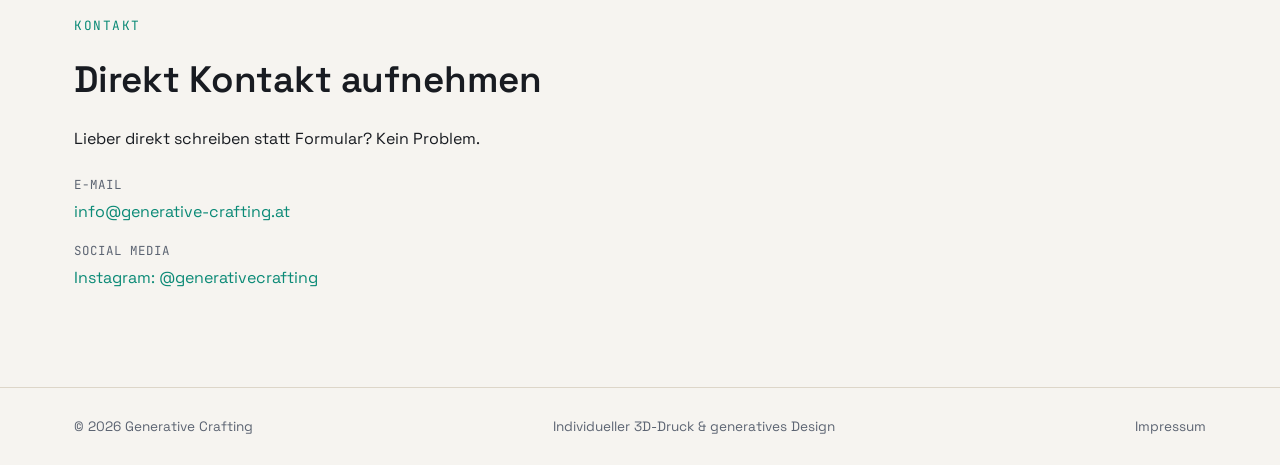
==== commit d6143f69: "Rewrite hero section copy New positioning: "Individuelle Lösungen. Konstruiert und gefertigt." with " ====
--- a/index.html
+++ b/index.html
@@ -60,11 +60,12 @@
   <!-- HERO -->
   <section class="hero">
     <div class="container hero-inner">
-      <p class="eyebrow" data-i18n="hero.eyebrow">3D-Druck Studio</p>
-      <h1 data-i18n="hero.title">Von der digitalen Idee<br>zum physischen Objekt.</h1>
+      <p class="eyebrow" data-i18n="hero.eyebrow">Konstruktion &amp; 3D-Druck</p>
+      <h1 data-i18n="hero.title">Individuelle Lösungen.<br>Konstruiert und gefertigt.</h1>
       <p class="hero-sub" data-i18n="hero.sub">
-        Generative Crafting entwirft und druckt individuelle Objekte — Prototypen, Deko,
-        Bauteile und Sonderanfertigungen. Präzise gefertigt, Schicht für Schicht.
+        Von der Idee bis zum fertigen Bauteil: Generative Crafting entwickelt und fertigt
+        individuelle Sonderlösungen für Unternehmen und Privatpersonen – als Einzelanfertigung
+        oder Kleinserie.
       </p>
       <div class="hero-cta">
         <a href="#portfolio" class="btn btn-primary" data-i18n="hero.cta_portfolio">Portfolio ansehen</a>
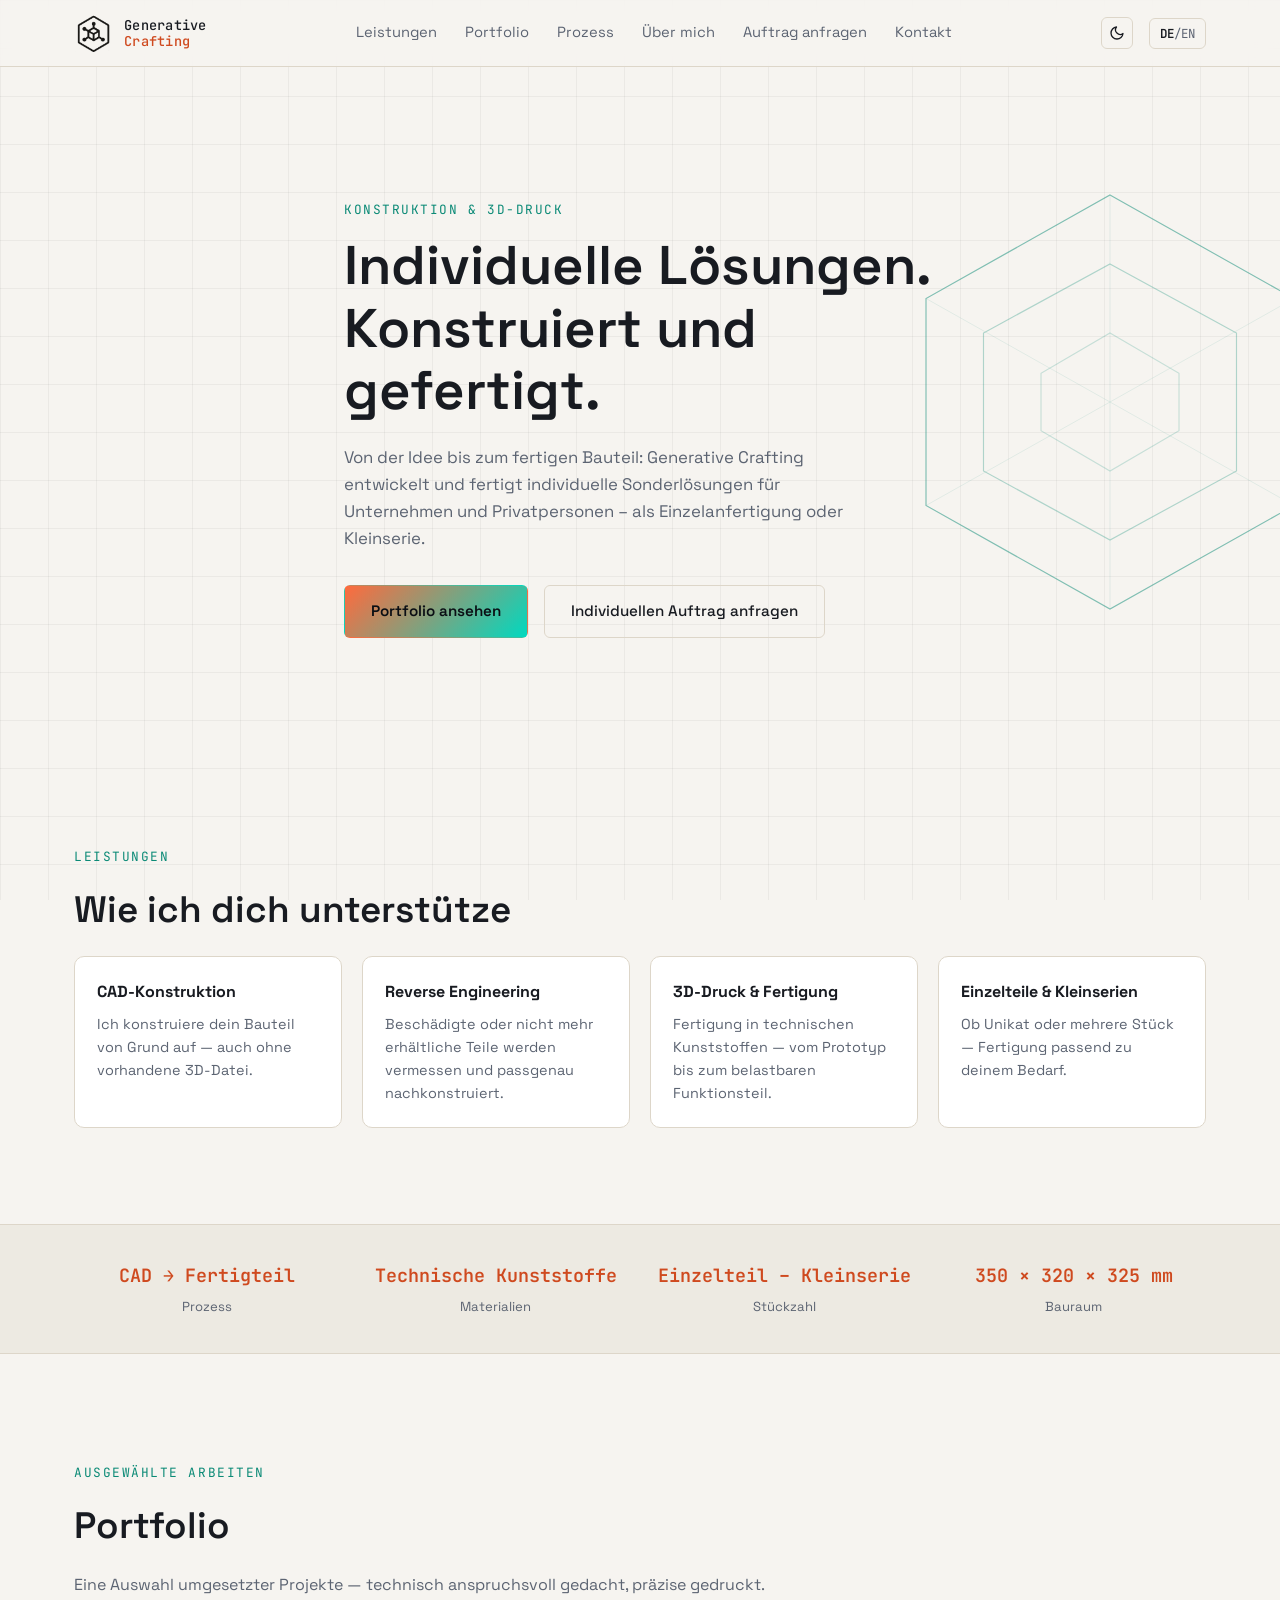
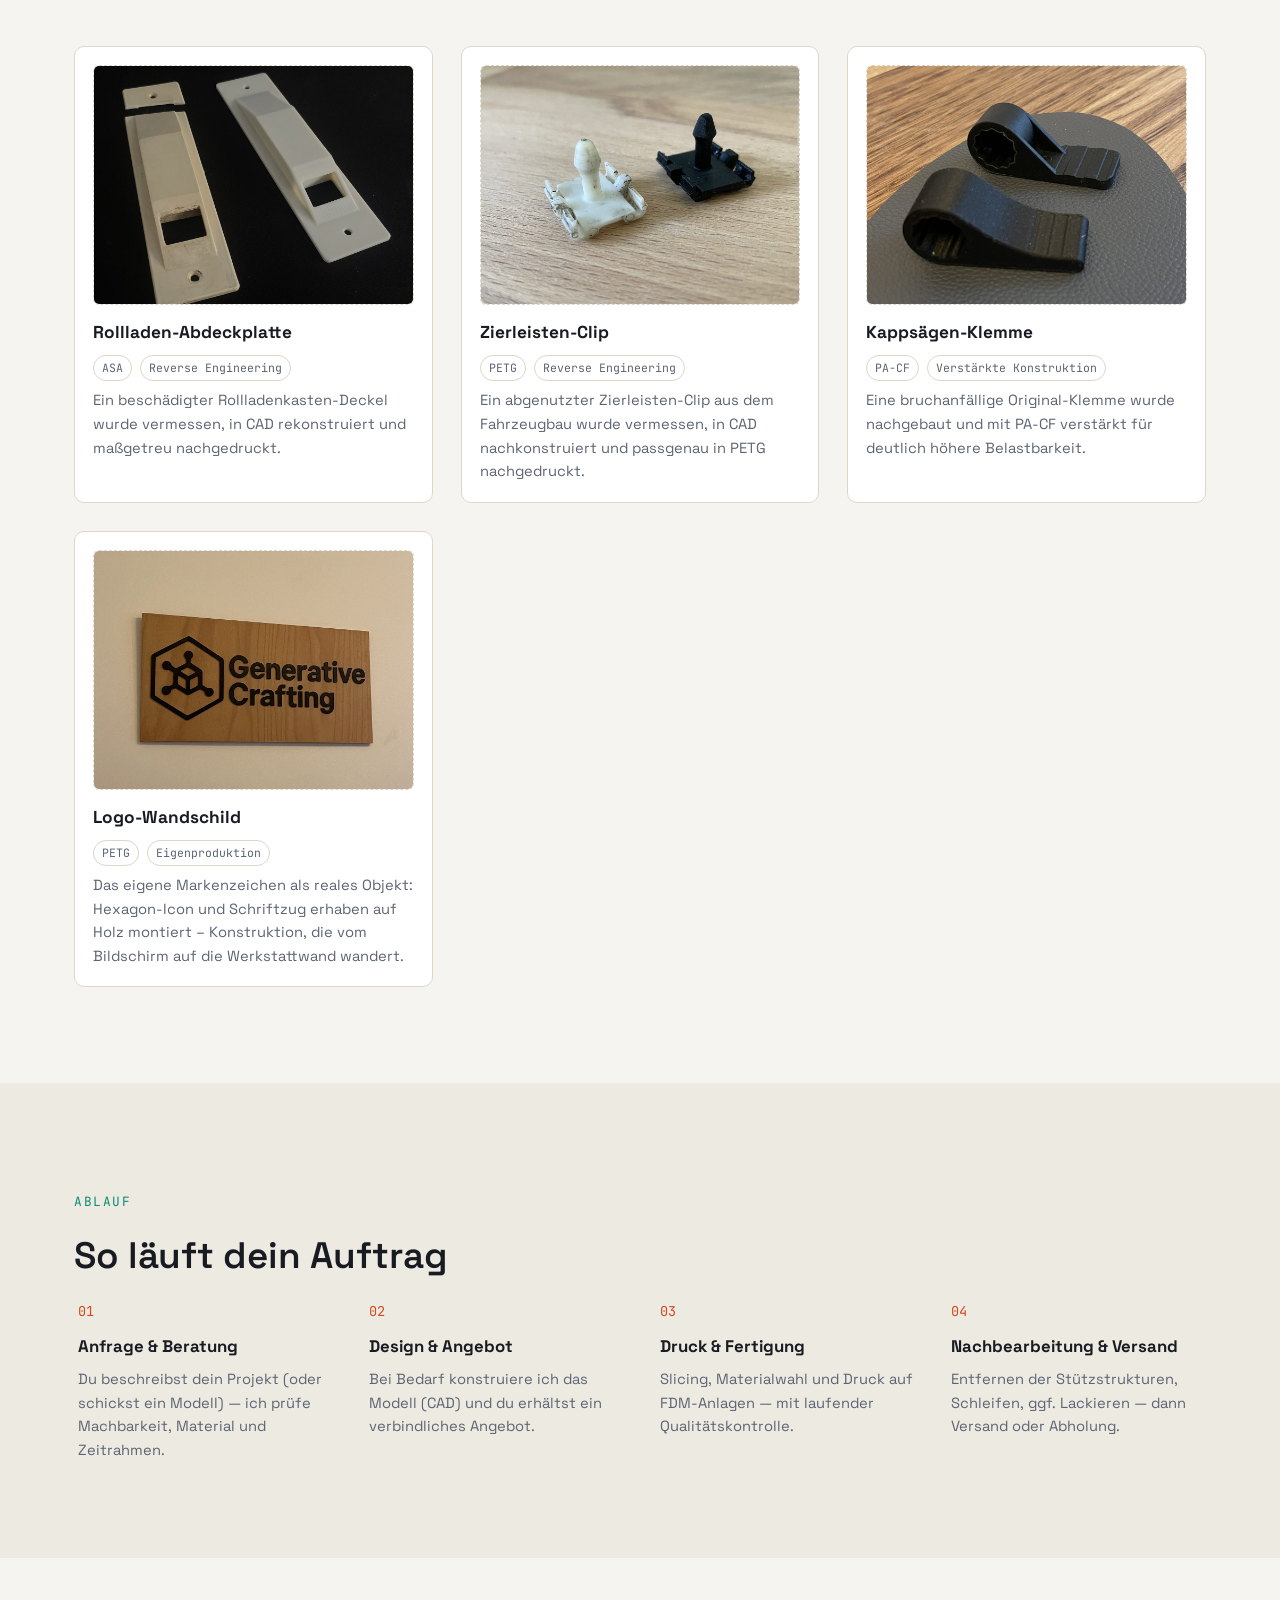
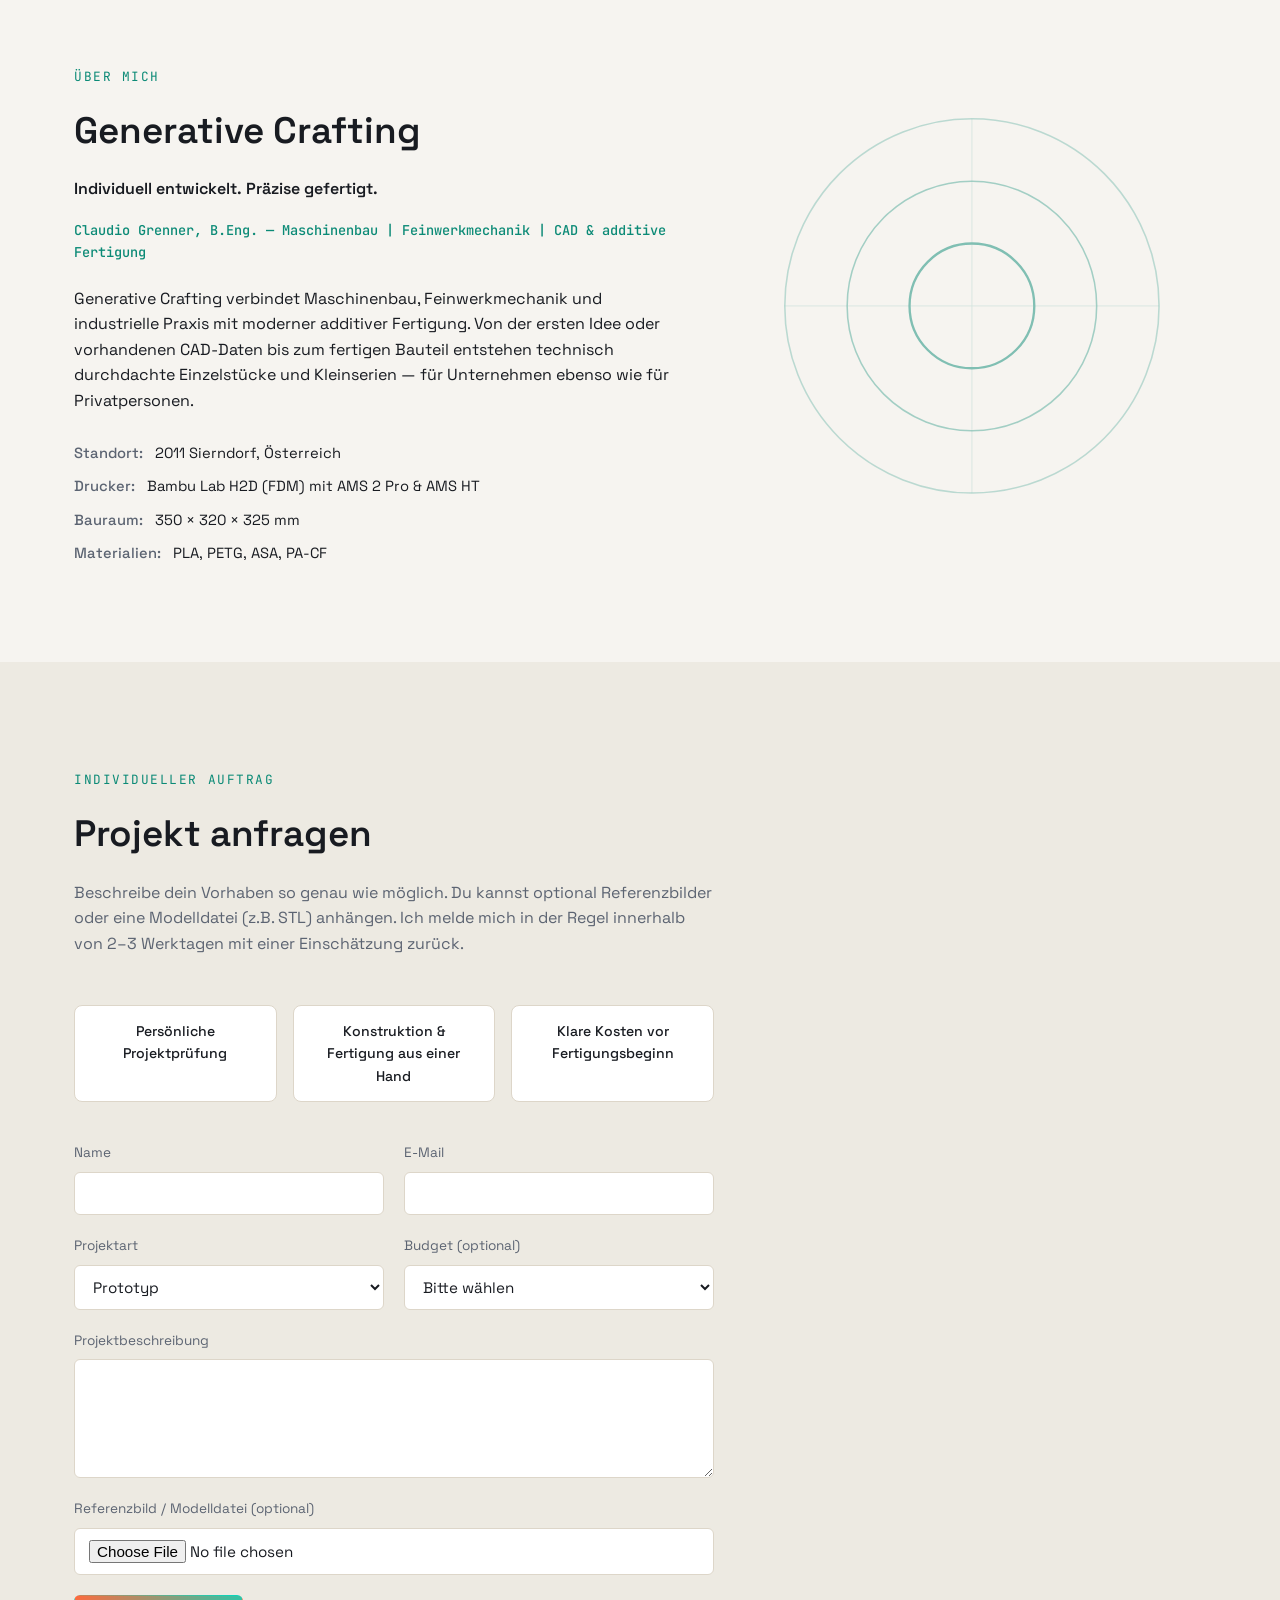
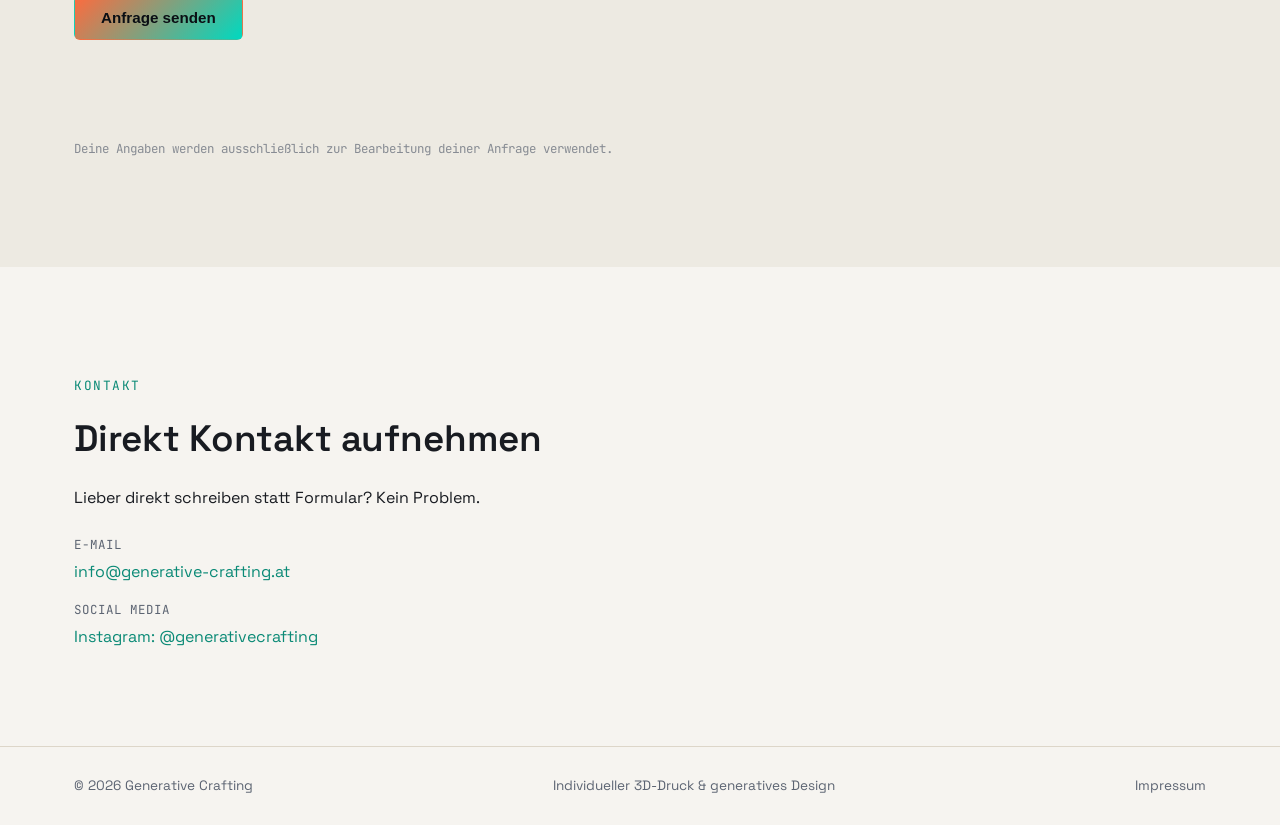
==== commit eaeb6ba2: "Rework hero, portfolio, about and order form per copywriting review - Add a services overview sectio" ====
--- a/index.html
+++ b/index.html
@@ -33,6 +33,7 @@
     </a>
 
     <nav class="main-nav" id="main-nav">
+      <a href="#services" data-i18n="nav.services">Leistungen</a>
       <a href="#portfolio" data-i18n="nav.portfolio">Portfolio</a>
       <a href="#process" data-i18n="nav.process">Prozess</a>
       <a href="#about" data-i18n="nav.about">Über mich</a>
@@ -84,24 +85,50 @@
     </div>
   </section>
 
+  <!-- SERVICES -->
+  <section id="services" class="section services-section">
+    <div class="container">
+      <p class="section-eyebrow" data-i18n="services.eyebrow">Leistungen</p>
+      <h2 data-i18n="services.title">Wie ich dich unterstütze</h2>
+      <div class="services-grid">
+        <div class="service-item">
+          <h3 data-i18n="services.item1.title">CAD-Konstruktion</h3>
+          <p data-i18n="services.item1.desc">Ich konstruiere dein Bauteil von Grund auf — auch ohne vorhandene 3D-Datei.</p>
+        </div>
+        <div class="service-item">
+          <h3 data-i18n="services.item2.title">Reverse Engineering</h3>
+          <p data-i18n="services.item2.desc">Beschädigte oder nicht mehr erhältliche Teile werden vermessen und passgenau nachkonstruiert.</p>
+        </div>
+        <div class="service-item">
+          <h3 data-i18n="services.item3.title">3D-Druck &amp; Fertigung</h3>
+          <p data-i18n="services.item3.desc">Fertigung in technischen Kunststoffen — vom Prototyp bis zum belastbaren Funktionsteil.</p>
+        </div>
+        <div class="service-item">
+          <h3 data-i18n="services.item4.title">Einzelteile &amp; Kleinserien</h3>
+          <p data-i18n="services.item4.desc">Ob Unikat oder mehrere Stück — Fertigung passend zu deinem Bedarf.</p>
+        </div>
+      </div>
+    </div>
+  </section>
+
   <!-- STATS / CAPABILITIES -->
   <section class="capabilities">
     <div class="container capabilities-grid">
       <div class="cap-item">
-        <span class="cap-value">±0.1mm</span>
-        <span class="cap-label" data-i18n="cap.precision">Präzision</span>
+        <span class="cap-value">CAD → Fertigteil</span>
+        <span class="cap-label" data-i18n="cap.process">Prozess</span>
       </div>
       <div class="cap-item">
-        <span class="cap-value">FDM</span>
-        <span class="cap-label" data-i18n="cap.tech">Drucktechnologien</span>
+        <span class="cap-value">Technische Kunststoffe</span>
+        <span class="cap-label" data-i18n="cap.materials">Materialien</span>
       </div>
       <div class="cap-item">
-        <span class="cap-value">PLA · PETG · ASA · PA-CF</span>
-        <span class="cap-label" data-i18n="cap.materials">Materialien</span>
+        <span class="cap-value">Einzelteil – Kleinserie</span>
+        <span class="cap-label" data-i18n="cap.batch">Stückzahl</span>
       </div>
       <div class="cap-item">
-        <span class="cap-value">1–500+</span>
-        <span class="cap-label" data-i18n="cap.batch">Stückzahl (Unikat bis Kleinserie)</span>
+        <span class="cap-value">350 × 320 × 325 mm</span>
+        <span class="cap-label" data-i18n="cap.volume">Bauraum</span>
       </div>
     </div>
   </section>
@@ -142,15 +169,6 @@
           <h3 data-i18n="portfolio.item7.title">Kappsägen-Klemme</h3>
           <p class="tag-row"><span class="tag" data-i18n="portfolio.item7.tag1">PA-CF</span><span class="tag" data-i18n="portfolio.item7.tag2">Verstärkte Konstruktion</span></p>
           <p data-i18n="portfolio.item7.desc">Eine bruchanfällige Original-Klemme wurde nachgebaut und mit PA-CF verstärkt für deutlich höhere Belastbarkeit.</p>
-        </article>
-
-        <article class="portfolio-card">
-          <div class="portfolio-thumb thumb-5">
-            <span class="thumb-badge" data-i18n="placeholder.photo">Foto folgt</span>
-          </div>
-          <h3 data-i18n="portfolio.item3.title">Individuelles Geschenk</h3>
-          <p class="tag-row"><span class="tag" data-i18n="portfolio.item3.tag1">Multicolor</span><span class="tag" data-i18n="portfolio.item3.tag2">Personalisiert</span></p>
-          <p data-i18n="portfolio.item3.desc">Nach Kundenwunsch entworfenes Unikat als Geschenkidee.</p>
         </article>
 
         <article class="portfolio-card">
@@ -204,25 +222,13 @@
         <p class="section-eyebrow" data-i18n="about.eyebrow">Über mich</p>
         <h2 data-i18n="about.title">Generative Crafting</h2>
         <p class="about-tagline" data-i18n="about.tagline">Individuell entwickelt. Präzise gefertigt.</p>
+        <p class="about-credential" data-i18n="about.credential">Claudio Grenner, B.Eng. — Maschinenbau | Feinwerkmechanik | CAD &amp; additive Fertigung</p>
         <p data-i18n="about.p1">
-          Generative Crafting steht für technisch orientierten 3D-Druck und individuelle
-          Sonderanfertigungen nach Kundenwunsch.
+          Generative Crafting verbindet Maschinenbau, Feinwerkmechanik und industrielle Praxis
+          mit moderner additiver Fertigung. Von der ersten Idee oder vorhandenen CAD-Daten bis
+          zum fertigen Bauteil entstehen technisch durchdachte Einzelstücke und Kleinserien —
+          für Unternehmen ebenso wie für Privatpersonen.
         </p>
-        <p data-i18n="about.p2">
-          Im Fokus stehen maßgeschneiderte Modelle, Einzelstücke und speziell angepasste
-          Geometrien, die digital entwickelt und mittels additiver Fertigung umgesetzt werden.
-          Von der ersten Idee oder vorhandenen CAD-Daten bis zum fertigen Modell liegt der
-          Schwerpunkt auf einer technisch sauberen Konstruktion, sinnvoll gewählten
-          Fertigungsparametern und einer hochwertigen Umsetzung.
-        </p>
-        <p data-i18n="about.p3">
-          Durch den Hintergrund in Maschinenbau, Feinwerkmechanik und industrieller Praxis
-          verbindet Generative Crafting konstruktives Verständnis mit moderner
-          Fertigungstechnologie. So entstehen individuelle Lösungen für besondere
-          Anforderungen, komplexe Geometrien und kundenspezifische Anwendungen, die sich mit
-          klassischen Fertigungsverfahren oft nur mit deutlich höherem Aufwand realisieren lassen.
-        </p>
-        <p class="about-tagline" data-i18n="about.closing">Generative Crafting – Sonderanfertigungen aus dem 3D-Druck. Technisch gedacht. Individuell umgesetzt.</p>
         <ul class="about-facts">
           <li><strong data-i18n="about.fact1_label">Standort:</strong> <span data-i18n="about.fact1_value">2011 Sierndorf, Österreich</span></li>
           <li><strong data-i18n="about.fact2_label">Drucker:</strong> <span data-i18n="about.fact2_value">Bambu Lab H2D (FDM) mit AMS 2 Pro &amp; AMS HT</span></li>
@@ -252,6 +258,12 @@
         2–3 Werktagen mit einer Einschätzung zurück.
       </p>
 
+      <ul class="trust-list">
+        <li data-i18n="order.trust1">Persönliche Projektprüfung</li>
+        <li data-i18n="order.trust2">Konstruktion &amp; Fertigung aus einer Hand</li>
+        <li data-i18n="order.trust3">Klare Kosten vor Fertigungsbeginn</li>
+      </ul>
+
       <form id="order-form" class="order-form" action="https://formspree.io/f/mvkozeee" method="POST" enctype="multipart/form-data">
         <div class="form-row">
           <div class="form-field">
@@ -276,7 +288,14 @@
           </div>
           <div class="form-field">
             <label for="budget" data-i18n="order.form.budget">Budget (optional)</label>
-            <input type="text" id="budget" name="budget" placeholder="z.B. 20–50 €">
+            <select id="budget" name="budget">
+              <option value="" data-i18n="order.form.budget_placeholder">Bitte wählen</option>
+              <option data-i18n="order.form.budget_1">&lt; 100 €</option>
+              <option data-i18n="order.form.budget_2">100–250 €</option>
+              <option data-i18n="order.form.budget_3">250–500 €</option>
+              <option data-i18n="order.form.budget_4">500 €+</option>
+              <option data-i18n="order.form.budget_5">Noch offen</option>
+            </select>
           </div>
         </div>
 
--- a/css/style.css
+++ b/css/style.css
@@ -286,6 +286,23 @@
 }
 .btn-outline:hover { border-color: var(--accent-2); }
 
+/* ---------- Services ---------- */
+.services-grid {
+  display: grid;
+  grid-template-columns: repeat(4, 1fr);
+  gap: 20px;
+}
+
+.service-item {
+  background: var(--surface);
+  border: 1px solid var(--surface-border);
+  border-radius: var(--radius);
+  padding: 22px;
+}
+
+.service-item h3 { font-size: 1rem; margin: 0 0 8px; }
+.service-item p { color: var(--text-muted); font-size: 0.9rem; margin: 0; }
+
 /* ---------- Capabilities strip ---------- */
 .capabilities {
   border-top: 1px solid var(--surface-border);
@@ -367,16 +384,6 @@
   width: 100%;
   height: 100%;
   object-fit: cover;
-}
-
-.thumb-badge {
-  font-family: var(--font-mono);
-  font-size: 0.72rem;
-  color: rgba(255,255,255,0.7);
-  background: rgba(0,0,0,0.35);
-  padding: 4px 10px;
-  border-radius: 20px;
-  z-index: 1;
 }
 
 .thumb-1 { background: linear-gradient(135deg, #ff6a3d33, var(--surface)); }
@@ -434,6 +441,14 @@
   margin: 0 0 18px;
 }
 
+.about-credential {
+  font-family: var(--font-mono);
+  font-size: 0.85rem;
+  color: var(--accent-2);
+  font-weight: 500;
+  margin: 0 0 22px;
+}
+
 .about-facts {
   list-style: none;
   padding: 0;
@@ -449,6 +464,26 @@
 .about-mesh { width: 100%; height: auto; }
 
 /* ---------- Order form ---------- */
+.trust-list {
+  list-style: none;
+  margin: 0 0 40px;
+  padding: 0;
+  display: grid;
+  grid-template-columns: repeat(3, 1fr);
+  gap: 16px;
+  max-width: 640px;
+}
+
+.trust-list li {
+  font-size: 0.88rem;
+  font-weight: 500;
+  text-align: center;
+  padding: 14px 16px;
+  background: var(--surface);
+  border: 1px solid var(--surface-border);
+  border-radius: 8px;
+}
+
 .order-form {
   max-width: 640px;
   display: flex;
@@ -560,6 +595,7 @@
   .about-grid { grid-template-columns: 1fr; }
   .about-visual { max-width: 220px; margin: 0 auto; }
   .capabilities-grid { grid-template-columns: repeat(2, 1fr); }
+  .services-grid { grid-template-columns: repeat(2, 1fr); }
 }
 
 @media (max-width: 720px) {
@@ -583,5 +619,7 @@
   .hero { padding: 80px 0 60px; }
   .form-row { grid-template-columns: 1fr; }
   .capabilities-grid { grid-template-columns: 1fr 1fr; }
+  .services-grid { grid-template-columns: 1fr; }
+  .trust-list { grid-template-columns: 1fr; }
   #portfolio .section-lead { white-space: normal; }
 }
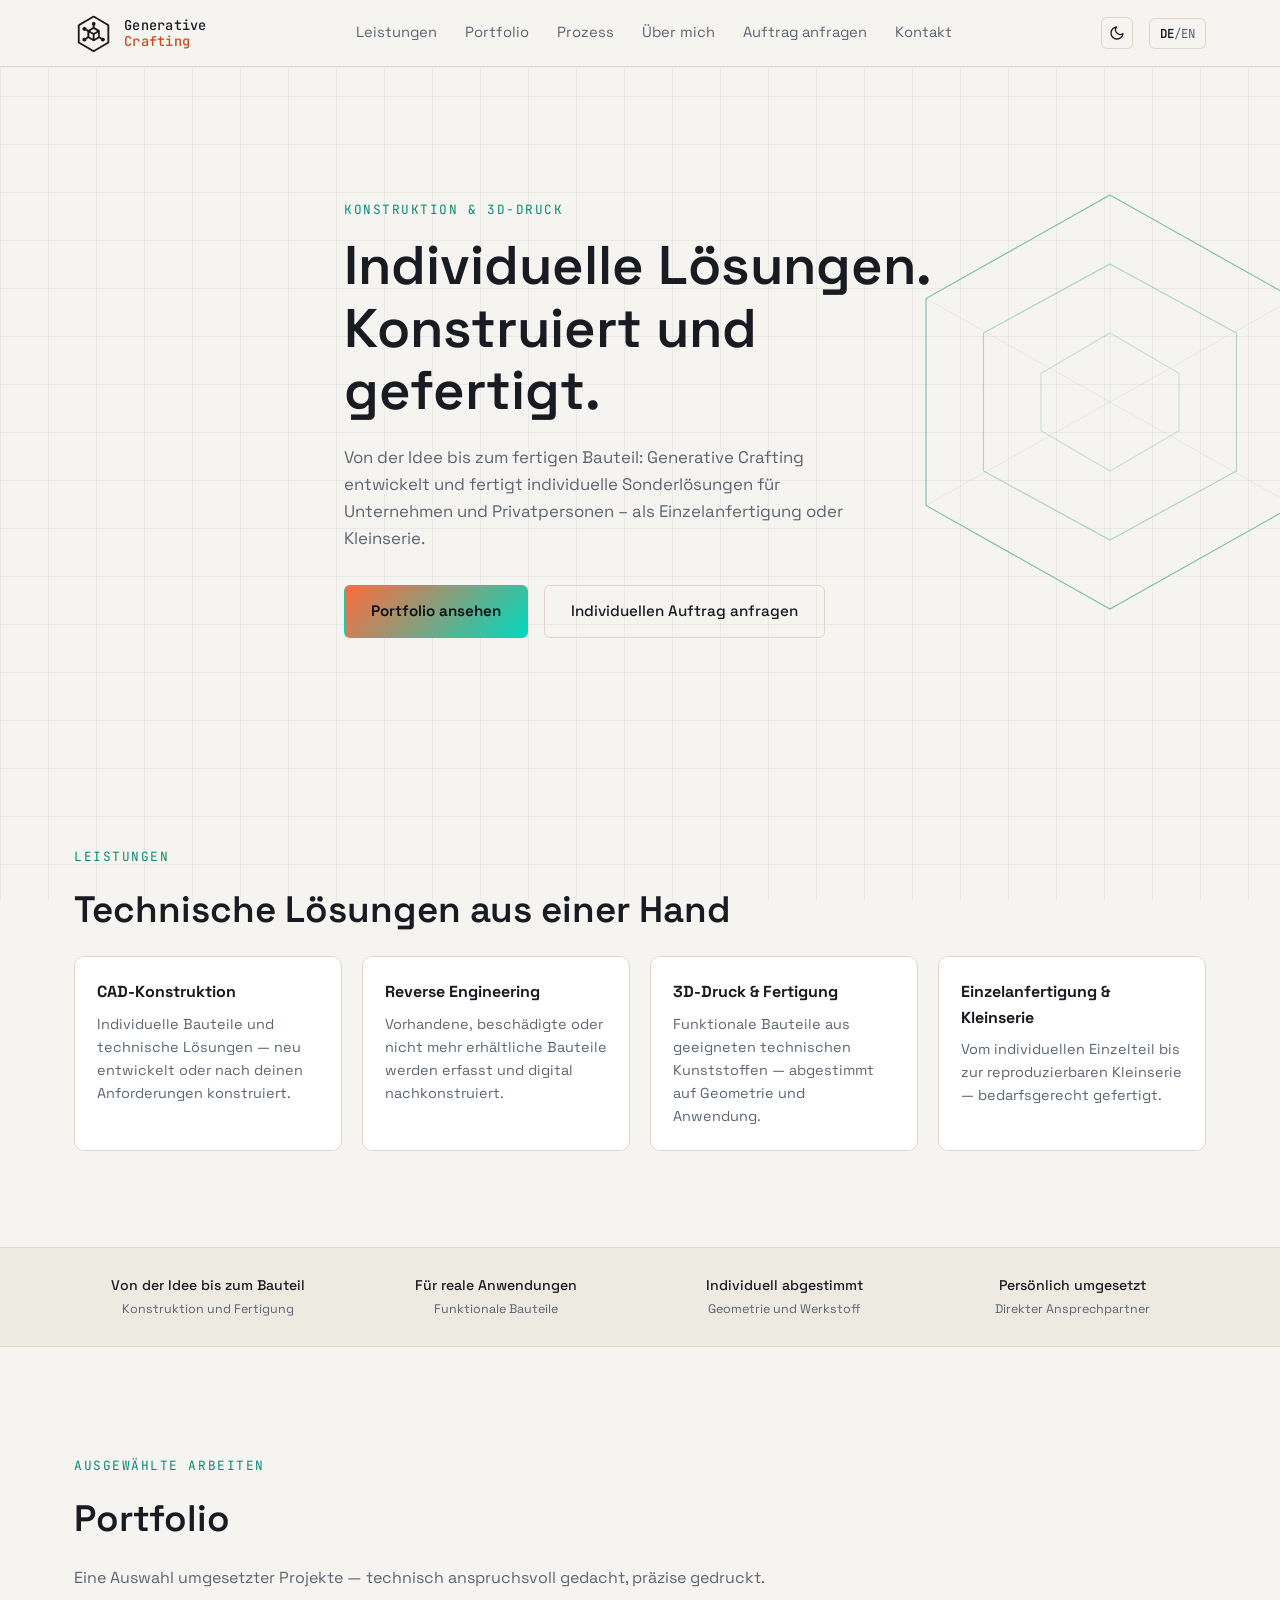
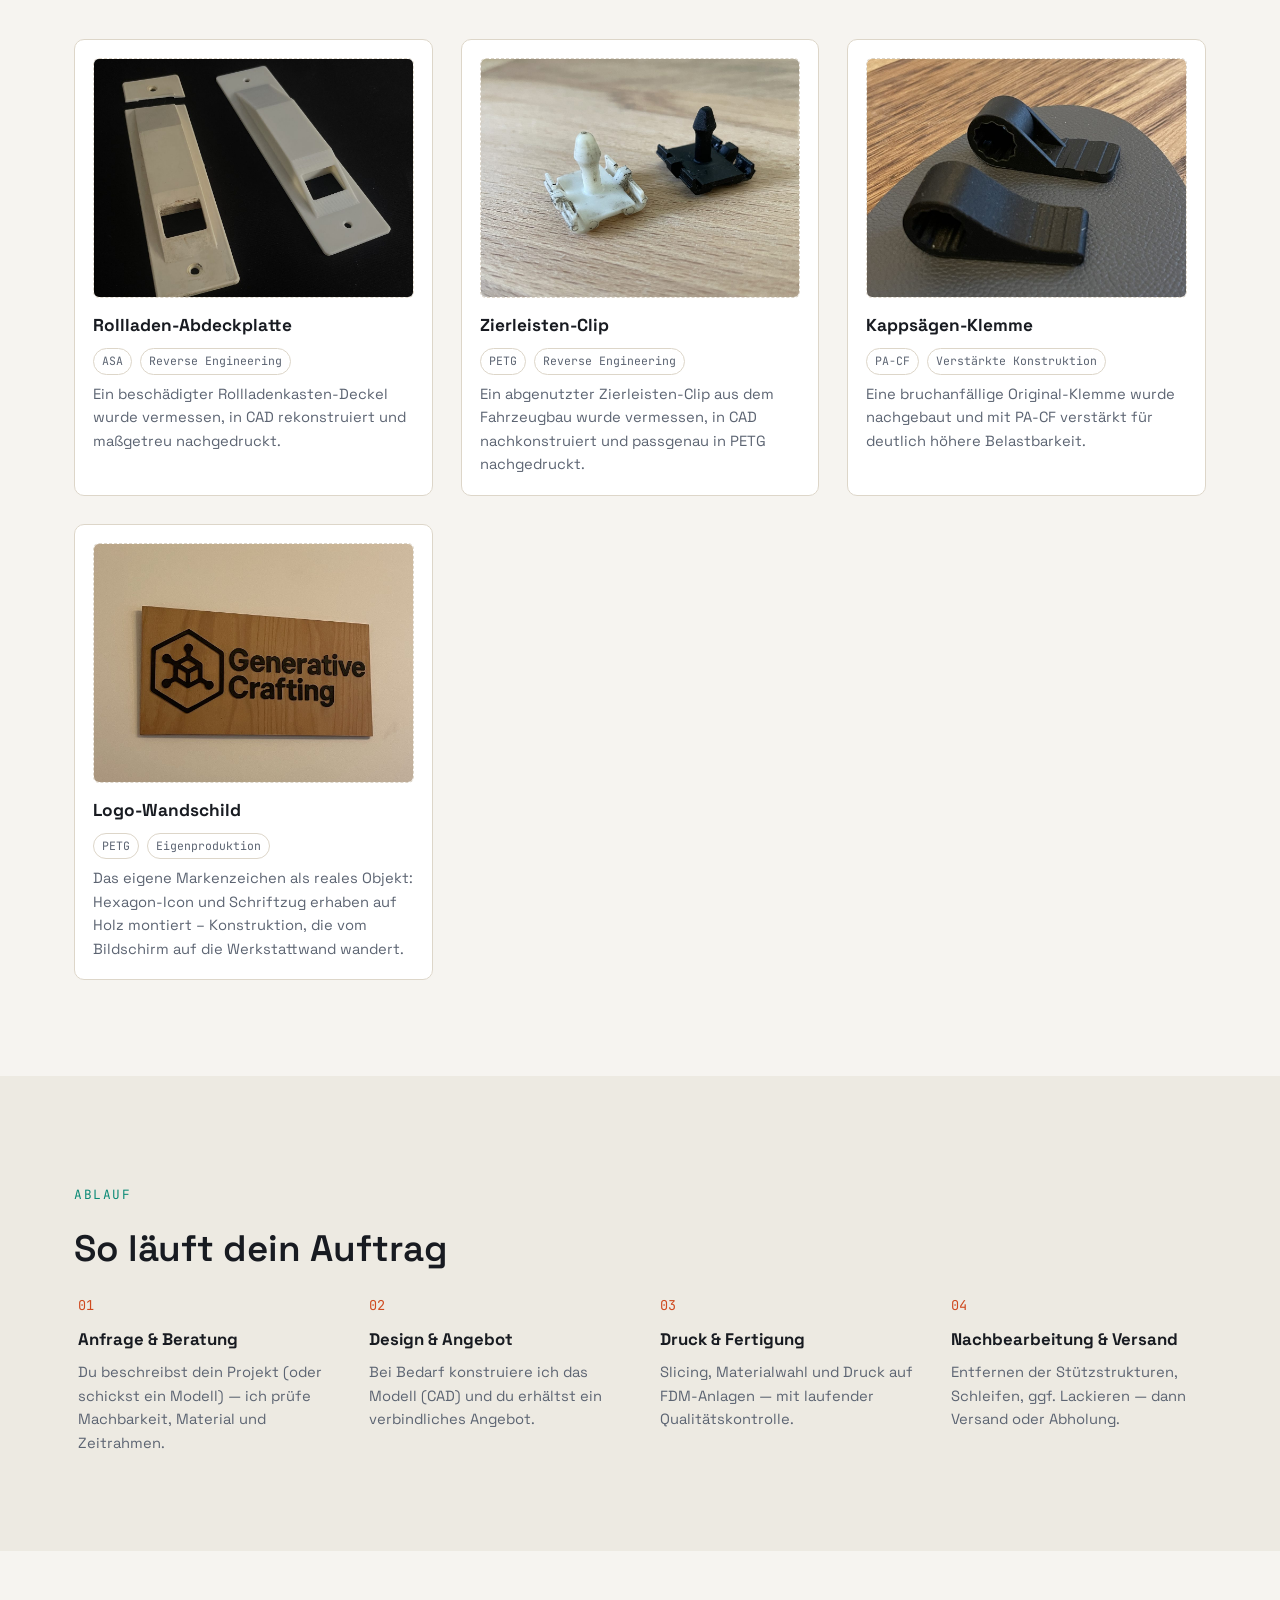
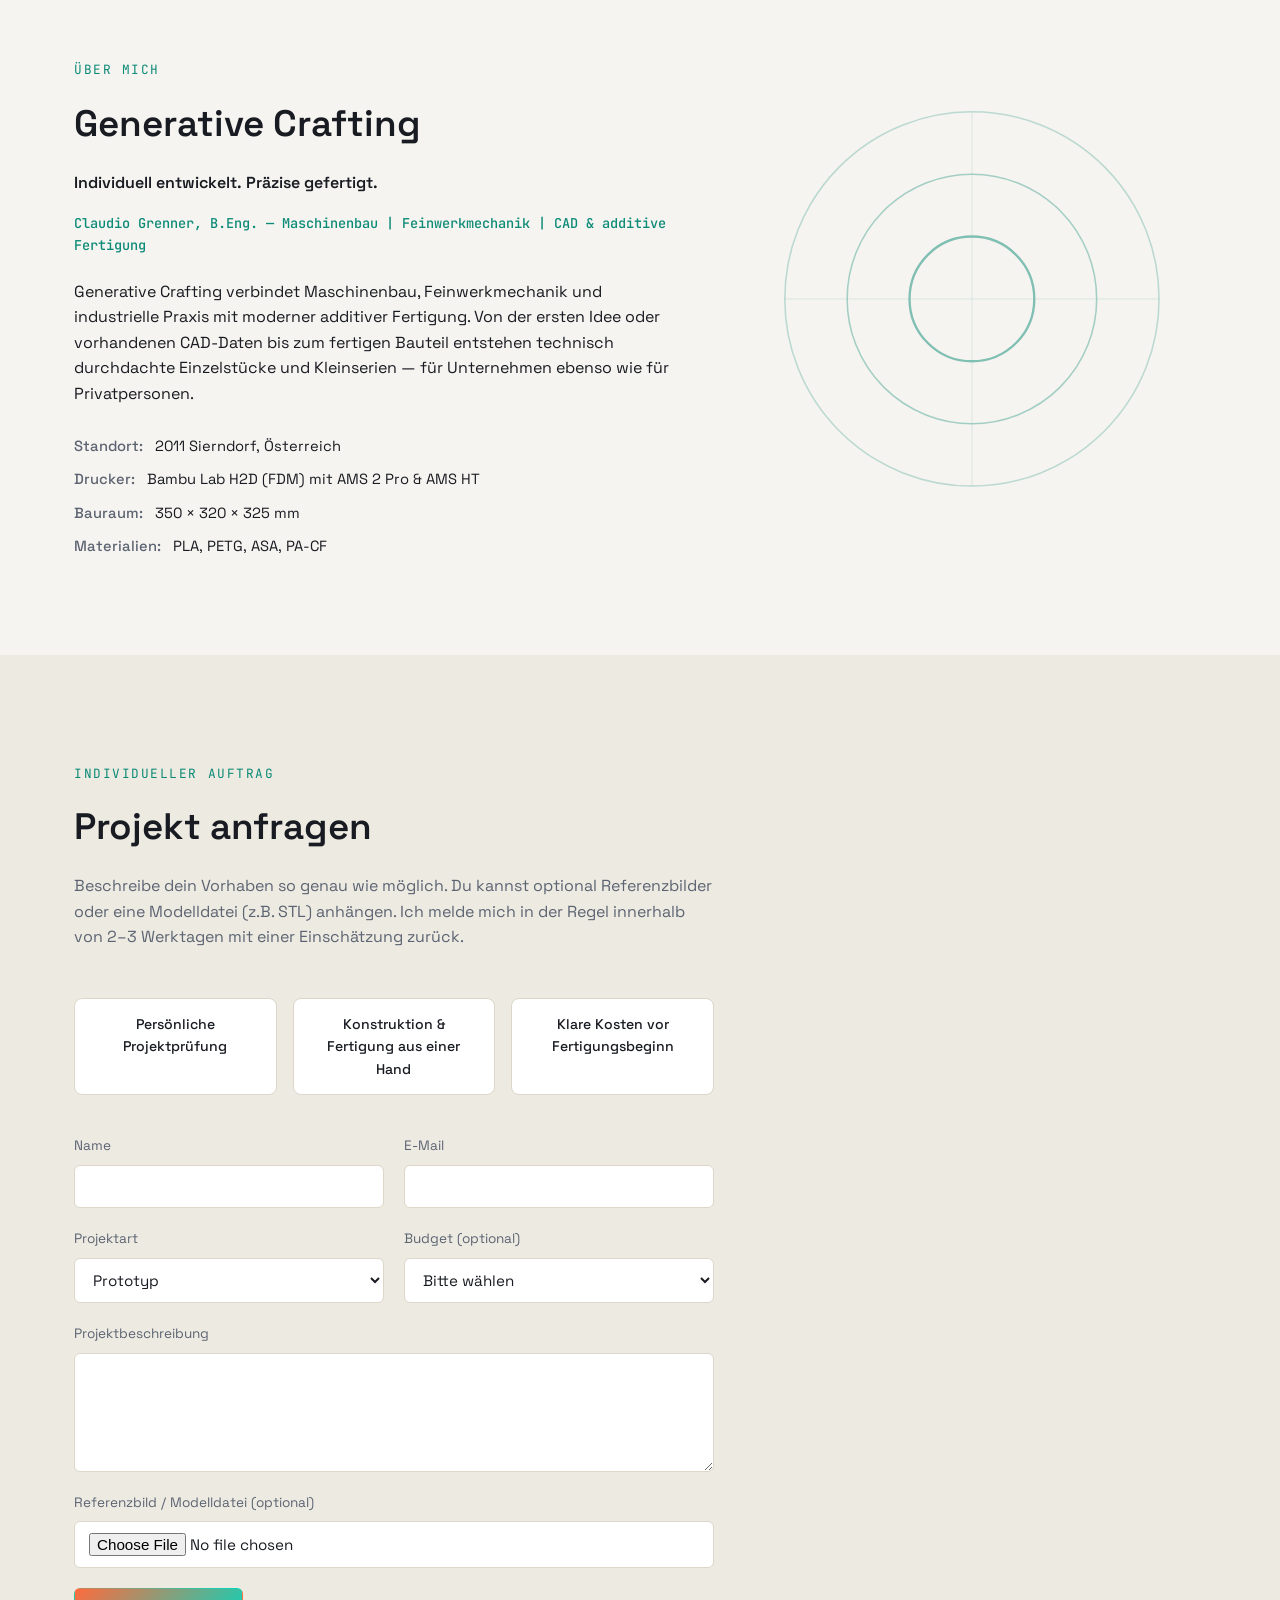
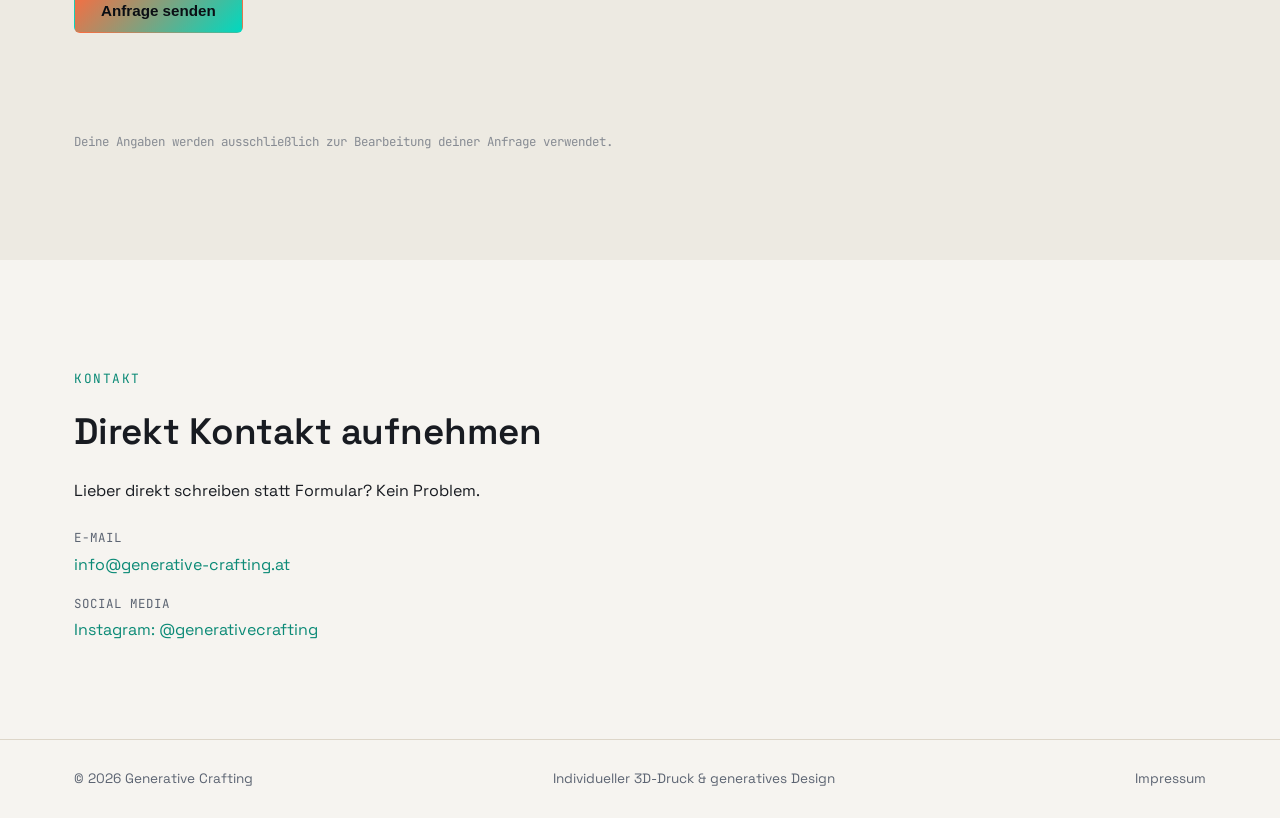
==== commit 8d9dadf8: "Reposition services section for a more technical B2B tone - Rewrite the services eyebrow/heading and" ====
--- a/index.html
+++ b/index.html
@@ -89,46 +89,46 @@
   <section id="services" class="section services-section">
     <div class="container">
       <p class="section-eyebrow" data-i18n="services.eyebrow">Leistungen</p>
-      <h2 data-i18n="services.title">Wie ich dich unterstütze</h2>
+      <h2 data-i18n="services.title">Technische Lösungen aus einer Hand</h2>
       <div class="services-grid">
         <div class="service-item">
           <h3 data-i18n="services.item1.title">CAD-Konstruktion</h3>
-          <p data-i18n="services.item1.desc">Ich konstruiere dein Bauteil von Grund auf — auch ohne vorhandene 3D-Datei.</p>
+          <p data-i18n="services.item1.desc">Individuelle Bauteile und technische Lösungen — neu entwickelt oder nach deinen Anforderungen konstruiert.</p>
         </div>
         <div class="service-item">
           <h3 data-i18n="services.item2.title">Reverse Engineering</h3>
-          <p data-i18n="services.item2.desc">Beschädigte oder nicht mehr erhältliche Teile werden vermessen und passgenau nachkonstruiert.</p>
+          <p data-i18n="services.item2.desc">Vorhandene, beschädigte oder nicht mehr erhältliche Bauteile werden erfasst und digital nachkonstruiert.</p>
         </div>
         <div class="service-item">
           <h3 data-i18n="services.item3.title">3D-Druck &amp; Fertigung</h3>
-          <p data-i18n="services.item3.desc">Fertigung in technischen Kunststoffen — vom Prototyp bis zum belastbaren Funktionsteil.</p>
+          <p data-i18n="services.item3.desc">Funktionale Bauteile aus geeigneten technischen Kunststoffen — abgestimmt auf Geometrie und Anwendung.</p>
         </div>
         <div class="service-item">
-          <h3 data-i18n="services.item4.title">Einzelteile &amp; Kleinserien</h3>
-          <p data-i18n="services.item4.desc">Ob Unikat oder mehrere Stück — Fertigung passend zu deinem Bedarf.</p>
-        </div>
-      </div>
-    </div>
-  </section>
-
-  <!-- STATS / CAPABILITIES -->
+          <h3 data-i18n="services.item4.title">Einzelanfertigung &amp; Kleinserie</h3>
+          <p data-i18n="services.item4.desc">Vom individuellen Einzelteil bis zur reproduzierbaren Kleinserie — bedarfsgerecht gefertigt.</p>
+        </div>
+      </div>
+    </div>
+  </section>
+
+  <!-- USP STRIP -->
   <section class="capabilities">
     <div class="container capabilities-grid">
       <div class="cap-item">
-        <span class="cap-value">CAD → Fertigteil</span>
-        <span class="cap-label" data-i18n="cap.process">Prozess</span>
+        <span class="cap-value" data-i18n="cap.item1_value">Von der Idee bis zum Bauteil</span>
+        <span class="cap-label" data-i18n="cap.item1_label">Konstruktion und Fertigung</span>
       </div>
       <div class="cap-item">
-        <span class="cap-value">Technische Kunststoffe</span>
-        <span class="cap-label" data-i18n="cap.materials">Materialien</span>
+        <span class="cap-value" data-i18n="cap.item2_value">Für reale Anwendungen</span>
+        <span class="cap-label" data-i18n="cap.item2_label">Funktionale Bauteile</span>
       </div>
       <div class="cap-item">
-        <span class="cap-value">Einzelteil – Kleinserie</span>
-        <span class="cap-label" data-i18n="cap.batch">Stückzahl</span>
+        <span class="cap-value" data-i18n="cap.item3_value">Individuell abgestimmt</span>
+        <span class="cap-label" data-i18n="cap.item3_label">Geometrie und Werkstoff</span>
       </div>
       <div class="cap-item">
-        <span class="cap-value">350 × 320 × 325 mm</span>
-        <span class="cap-label" data-i18n="cap.volume">Bauraum</span>
+        <span class="cap-value" data-i18n="cap.item4_value">Persönlich umgesetzt</span>
+        <span class="cap-label" data-i18n="cap.item4_label">Direkter Ansprechpartner</span>
       </div>
     </div>
   </section>
--- a/css/style.css
+++ b/css/style.css
@@ -303,7 +303,7 @@
 .service-item h3 { font-size: 1rem; margin: 0 0 8px; }
 .service-item p { color: var(--text-muted); font-size: 0.9rem; margin: 0; }
 
-/* ---------- Capabilities strip ---------- */
+/* ---------- USP strip ---------- */
 .capabilities {
   border-top: 1px solid var(--surface-border);
   border-bottom: 1px solid var(--surface-border);
@@ -313,20 +313,19 @@
 .capabilities-grid {
   display: grid;
   grid-template-columns: repeat(4, 1fr);
-  gap: 24px;
-  padding: 36px 24px;
-}
-
-.cap-item { display: flex; flex-direction: column; gap: 6px; text-align: center; }
+  gap: 20px;
+  padding: 26px 24px;
+}
+
+.cap-item { display: flex; flex-direction: column; gap: 4px; text-align: center; }
 
 .cap-value {
-  font-family: var(--font-mono);
-  font-size: 1.15rem;
-  color: var(--accent);
-  font-weight: 600;
-}
-
-.cap-label { font-size: 0.82rem; color: var(--text-muted); }
+  font-size: 0.88rem;
+  color: var(--text);
+  font-weight: 500;
+}
+
+.cap-label { font-size: 0.78rem; color: var(--text-muted); }
 
 /* ---------- Sections ---------- */
 .section { padding: 96px 0; position: relative; z-index: 1; }
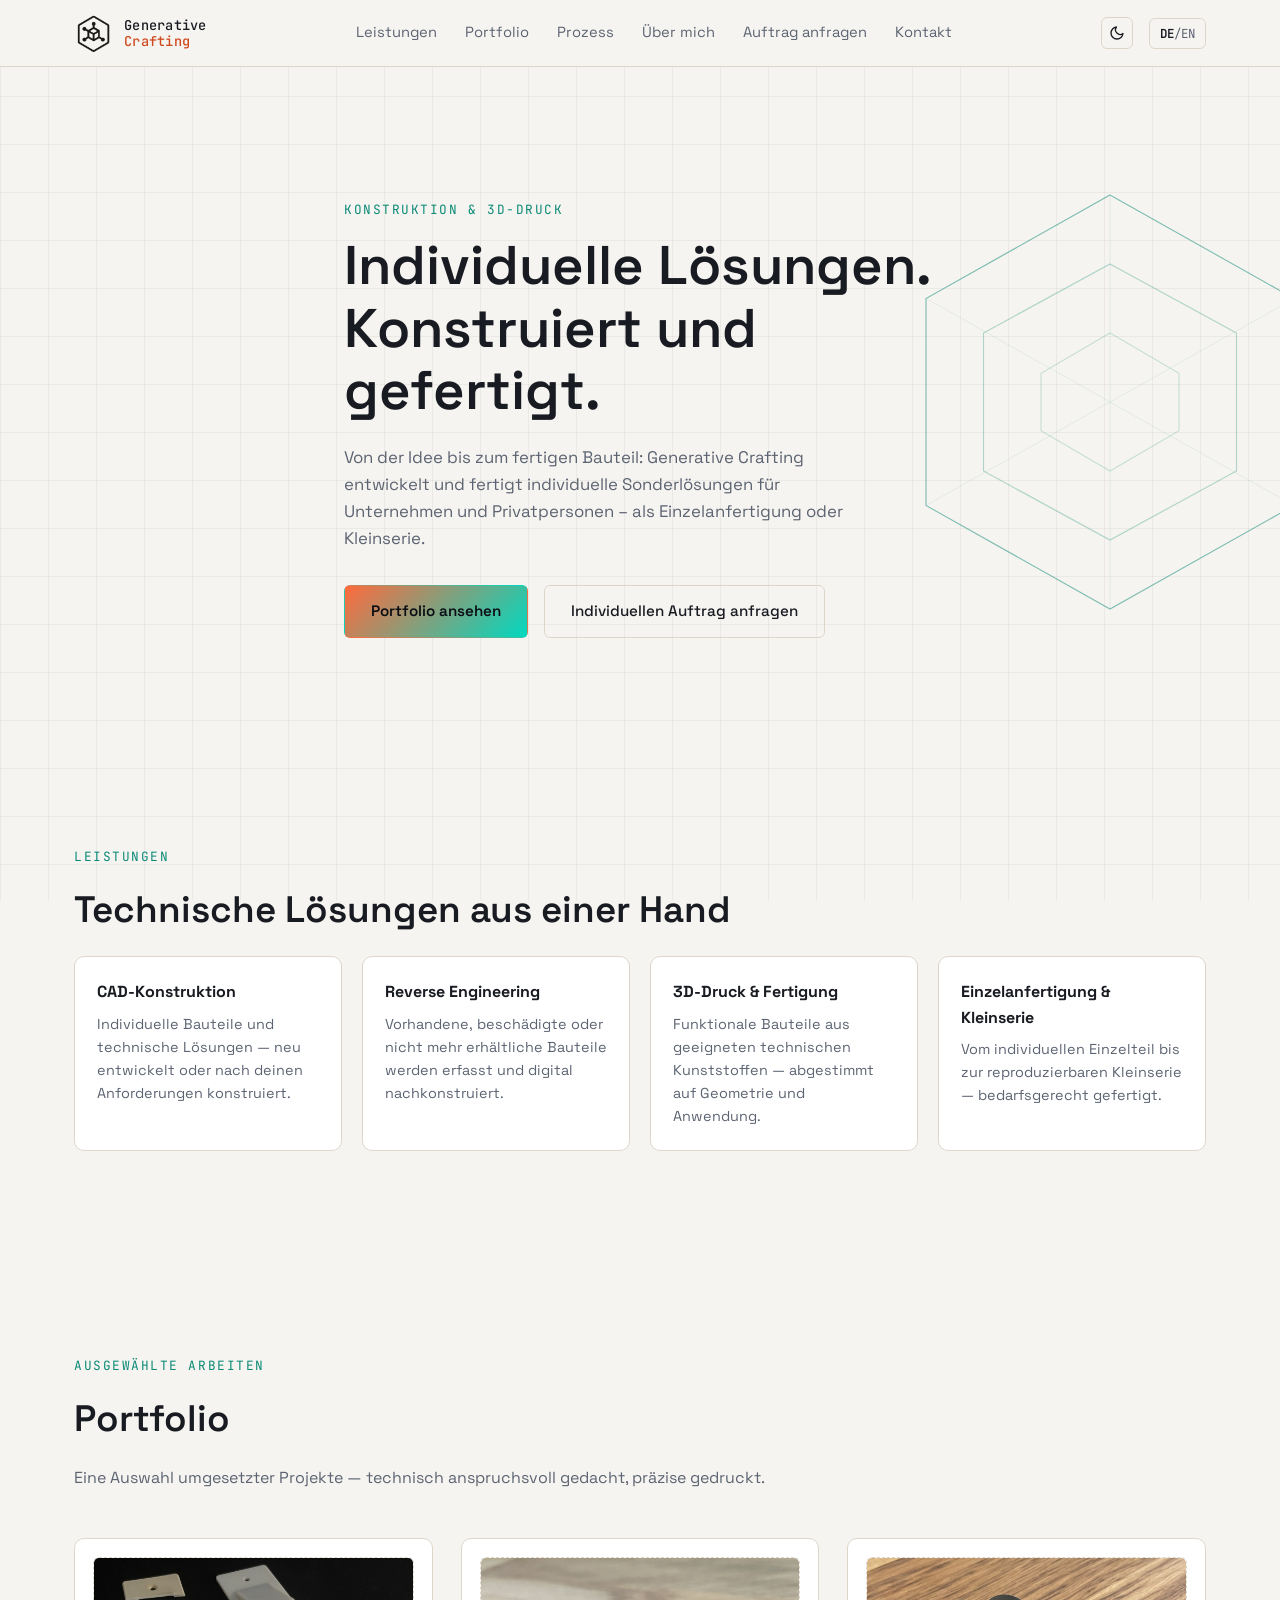
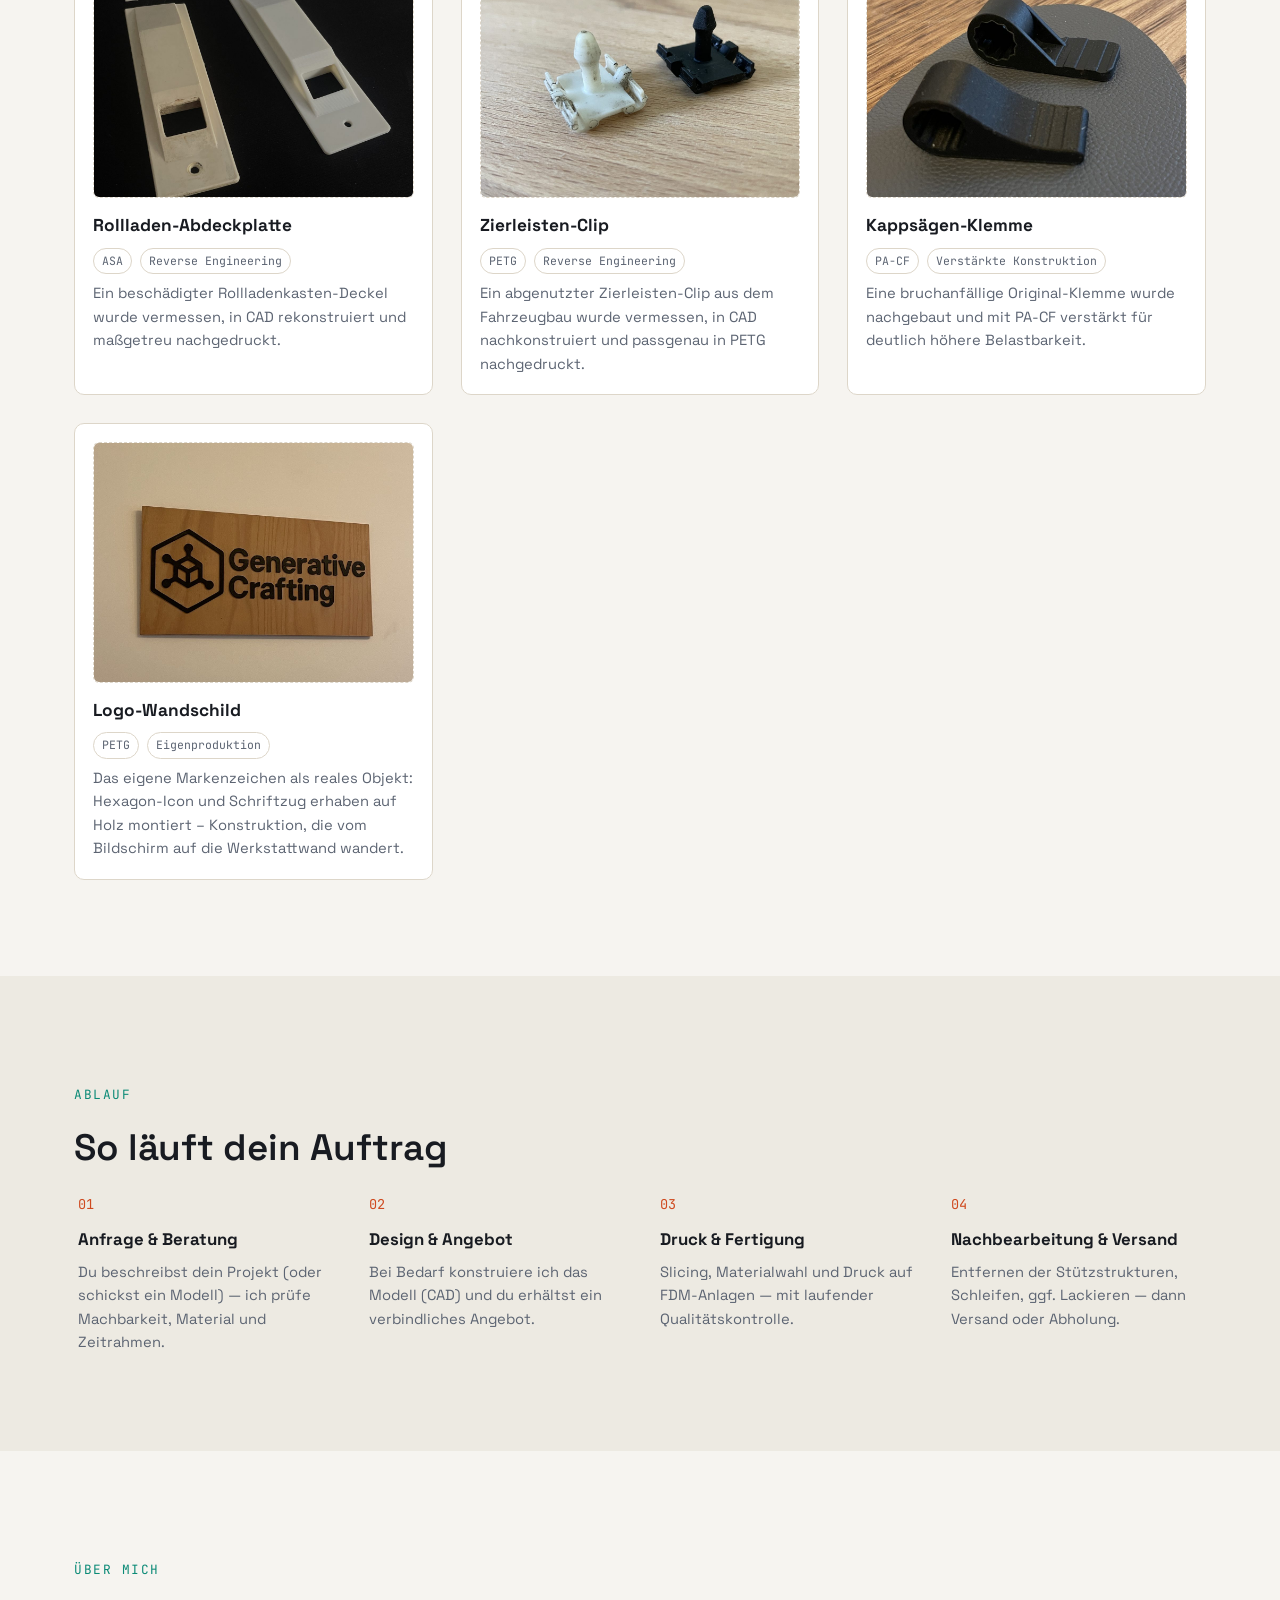
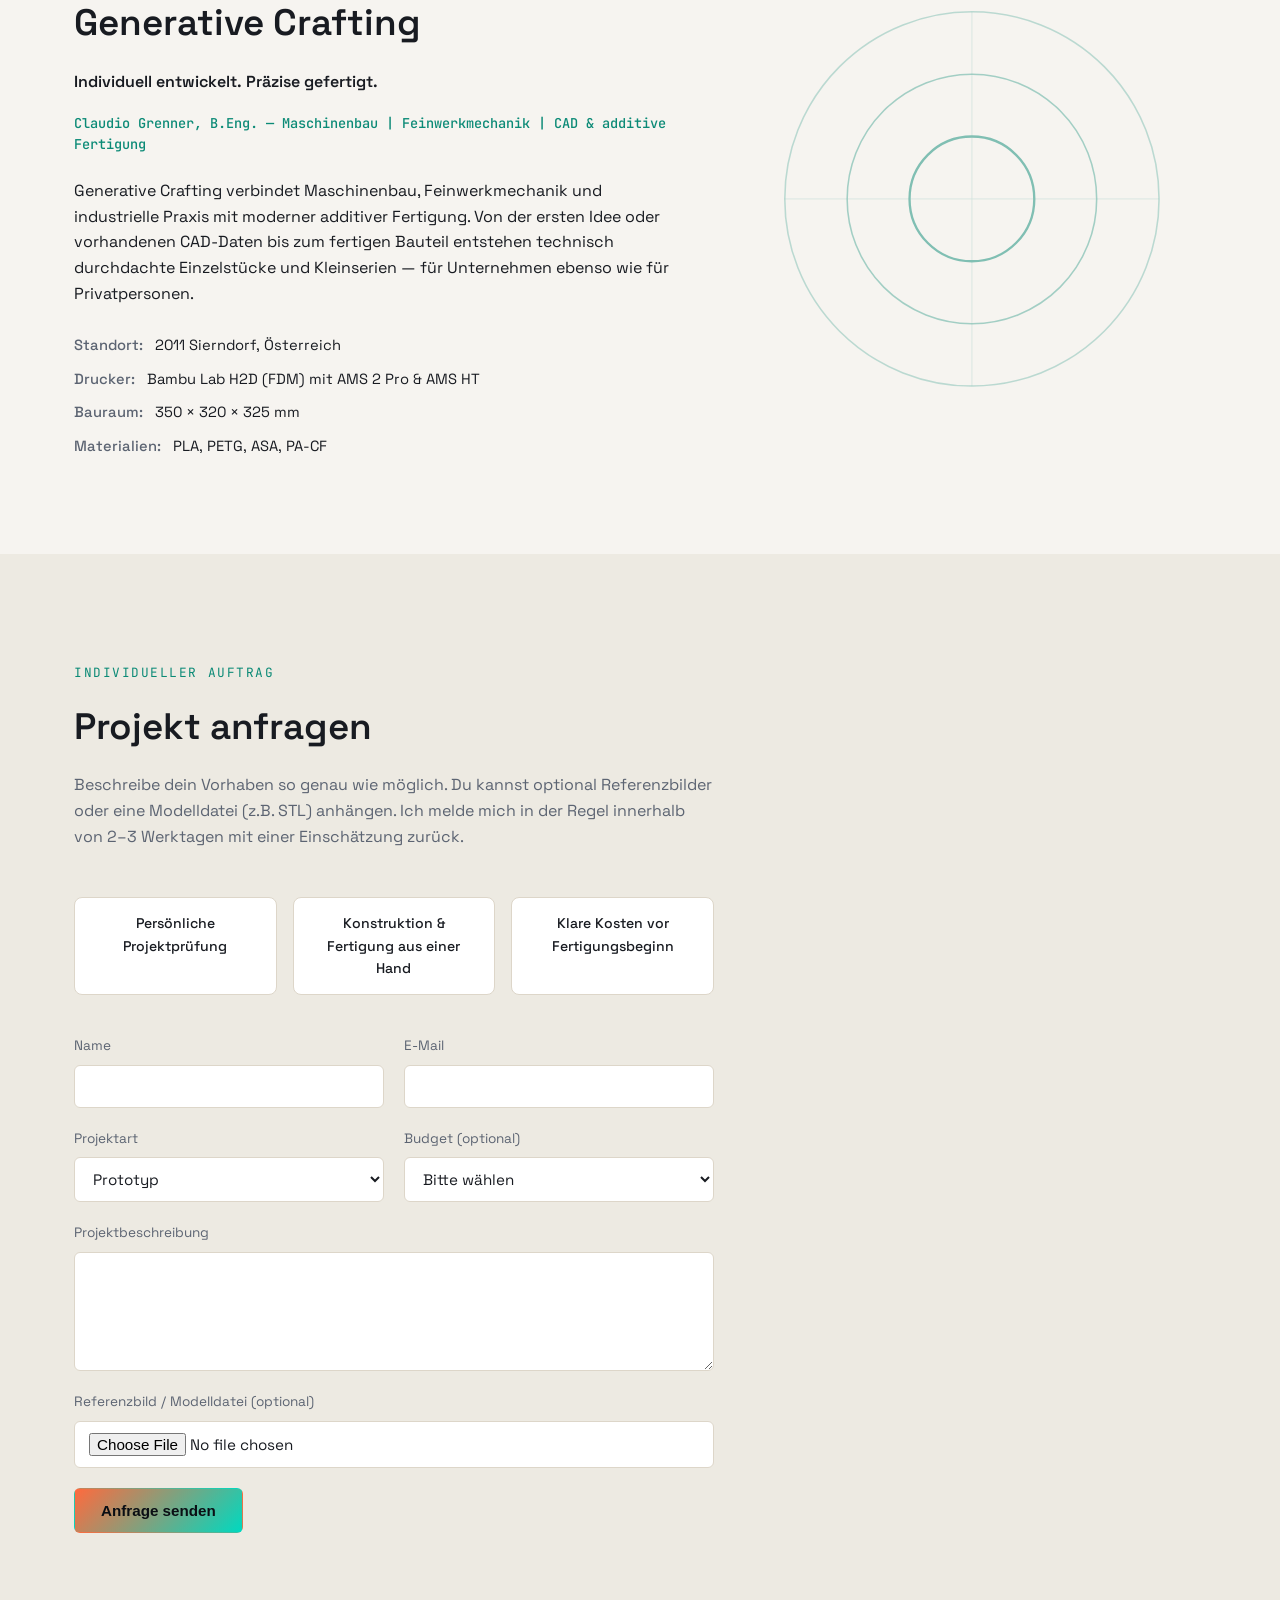
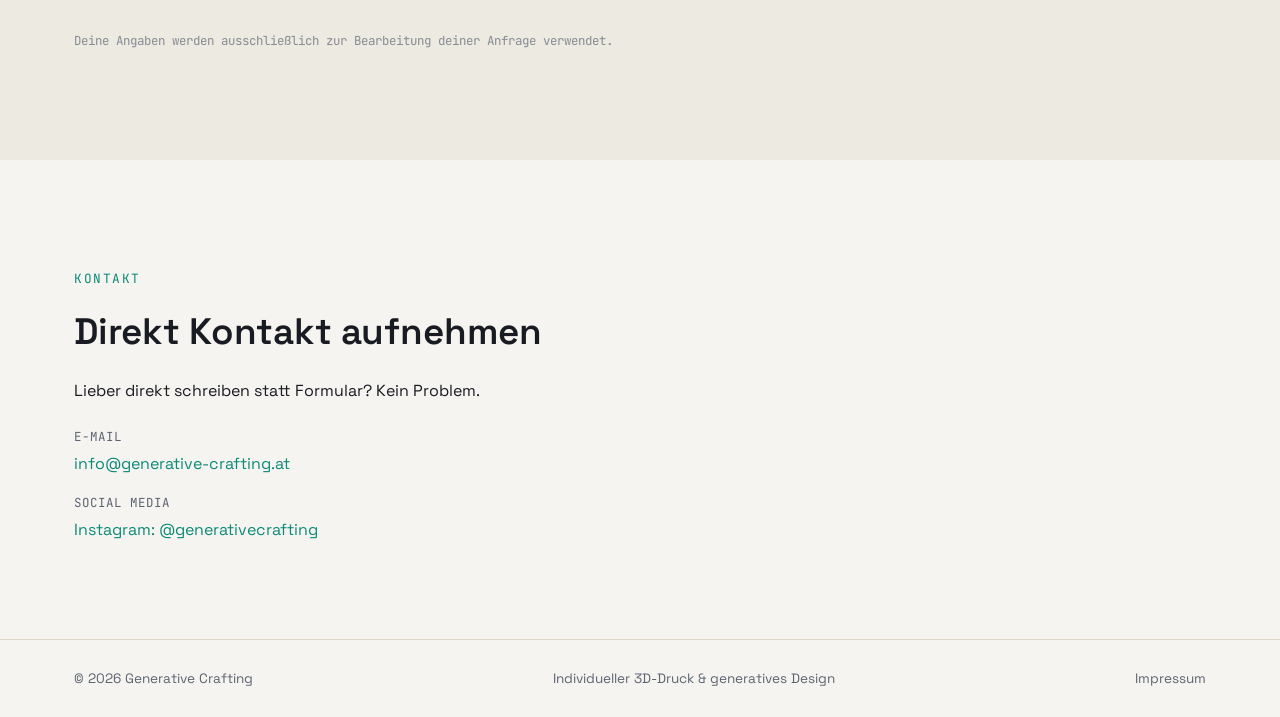
==== commit cd29d9d9: "Remove USP info bar below the services section The strip felt redundant next to the new services car" ====
--- a/index.html
+++ b/index.html
@@ -111,28 +111,6 @@
     </div>
   </section>
 
-  <!-- USP STRIP -->
-  <section class="capabilities">
-    <div class="container capabilities-grid">
-      <div class="cap-item">
-        <span class="cap-value" data-i18n="cap.item1_value">Von der Idee bis zum Bauteil</span>
-        <span class="cap-label" data-i18n="cap.item1_label">Konstruktion und Fertigung</span>
-      </div>
-      <div class="cap-item">
-        <span class="cap-value" data-i18n="cap.item2_value">Für reale Anwendungen</span>
-        <span class="cap-label" data-i18n="cap.item2_label">Funktionale Bauteile</span>
-      </div>
-      <div class="cap-item">
-        <span class="cap-value" data-i18n="cap.item3_value">Individuell abgestimmt</span>
-        <span class="cap-label" data-i18n="cap.item3_label">Geometrie und Werkstoff</span>
-      </div>
-      <div class="cap-item">
-        <span class="cap-value" data-i18n="cap.item4_value">Persönlich umgesetzt</span>
-        <span class="cap-label" data-i18n="cap.item4_label">Direkter Ansprechpartner</span>
-      </div>
-    </div>
-  </section>
-
   <!-- PORTFOLIO -->
   <section id="portfolio" class="section">
     <div class="container">
--- a/css/style.css
+++ b/css/style.css
@@ -303,30 +303,6 @@
 .service-item h3 { font-size: 1rem; margin: 0 0 8px; }
 .service-item p { color: var(--text-muted); font-size: 0.9rem; margin: 0; }
 
-/* ---------- USP strip ---------- */
-.capabilities {
-  border-top: 1px solid var(--surface-border);
-  border-bottom: 1px solid var(--surface-border);
-  background: var(--bg-alt);
-}
-
-.capabilities-grid {
-  display: grid;
-  grid-template-columns: repeat(4, 1fr);
-  gap: 20px;
-  padding: 26px 24px;
-}
-
-.cap-item { display: flex; flex-direction: column; gap: 4px; text-align: center; }
-
-.cap-value {
-  font-size: 0.88rem;
-  color: var(--text);
-  font-weight: 500;
-}
-
-.cap-label { font-size: 0.78rem; color: var(--text-muted); }
-
 /* ---------- Sections ---------- */
 .section { padding: 96px 0; position: relative; z-index: 1; }
 .section-alt { background: var(--bg-alt); }
@@ -593,7 +569,6 @@
 @media (max-width: 860px) {
   .about-grid { grid-template-columns: 1fr; }
   .about-visual { max-width: 220px; margin: 0 auto; }
-  .capabilities-grid { grid-template-columns: repeat(2, 1fr); }
   .services-grid { grid-template-columns: repeat(2, 1fr); }
 }
 
@@ -617,7 +592,6 @@
   .hero-visual { display: none; }
   .hero { padding: 80px 0 60px; }
   .form-row { grid-template-columns: 1fr; }
-  .capabilities-grid { grid-template-columns: 1fr 1fr; }
   .services-grid { grid-template-columns: 1fr; }
   .trust-list { grid-template-columns: 1fr; }
   #portfolio .section-lead { white-space: normal; }
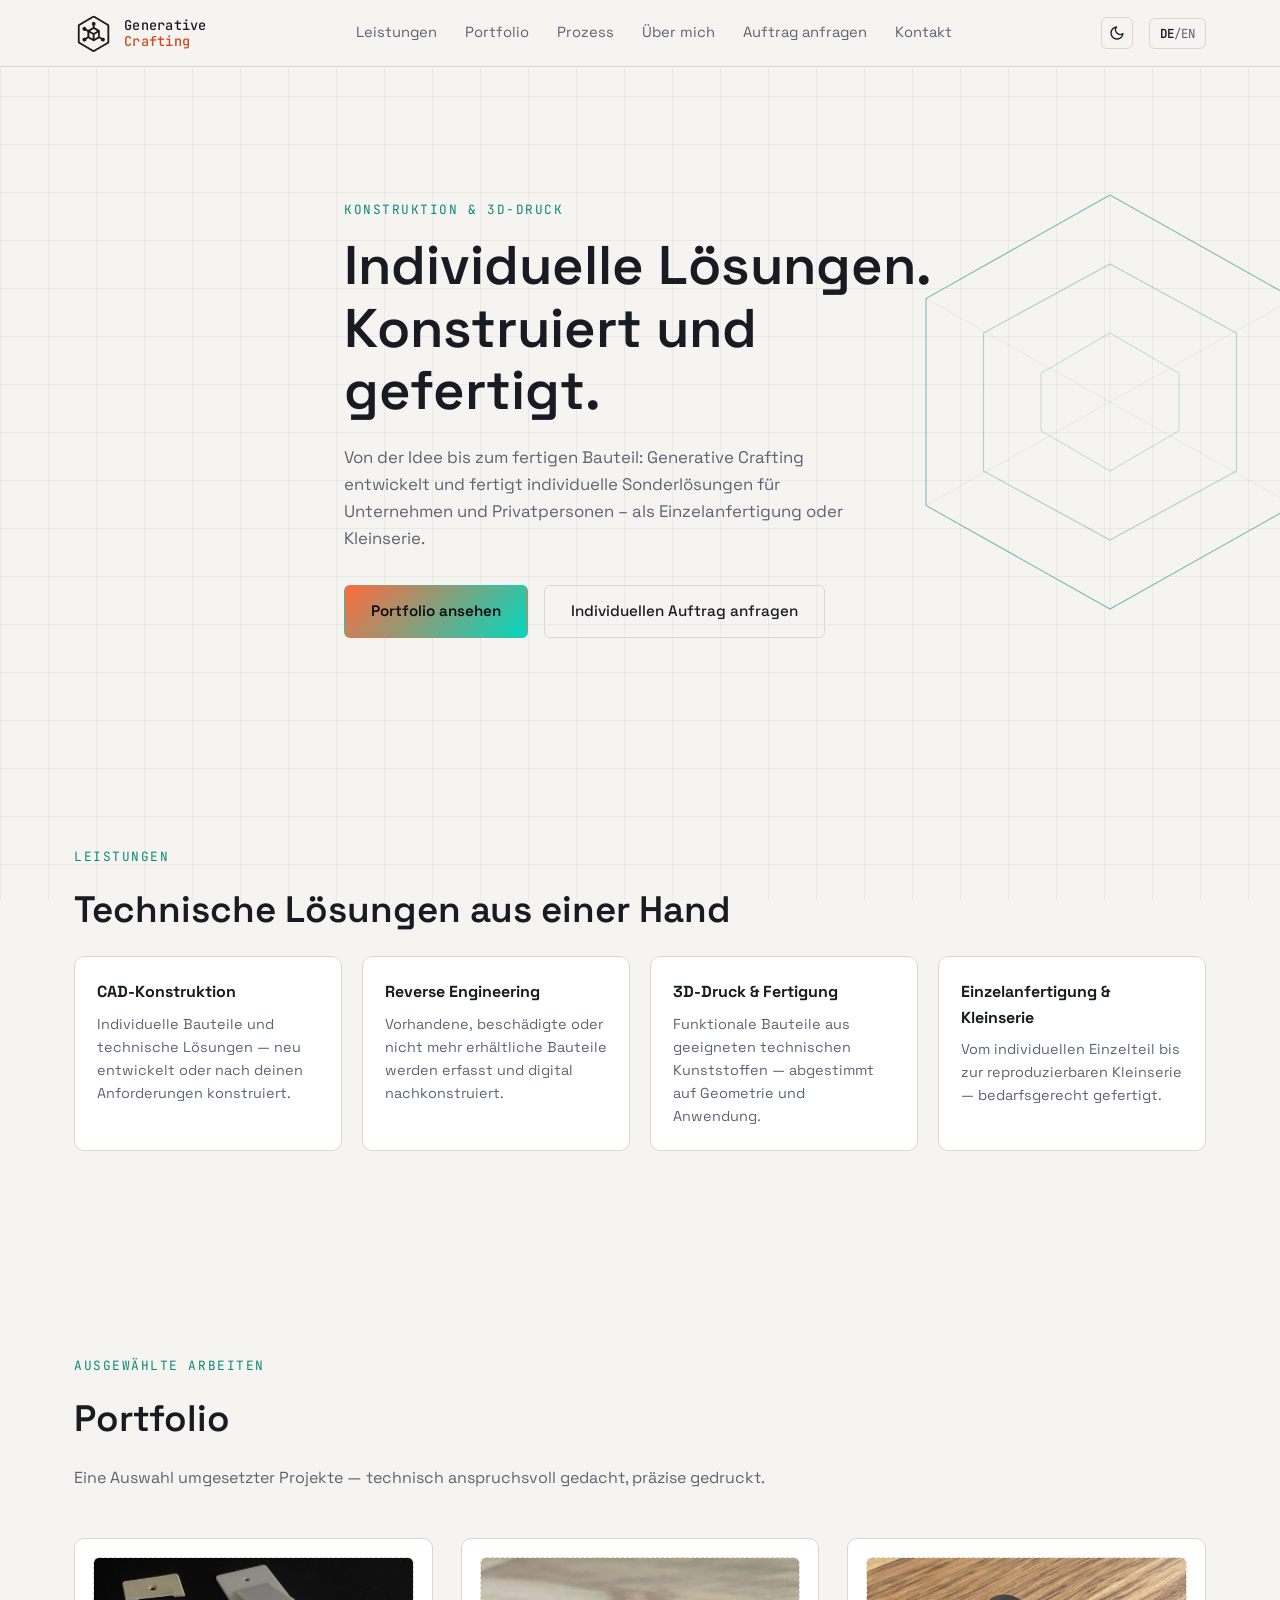
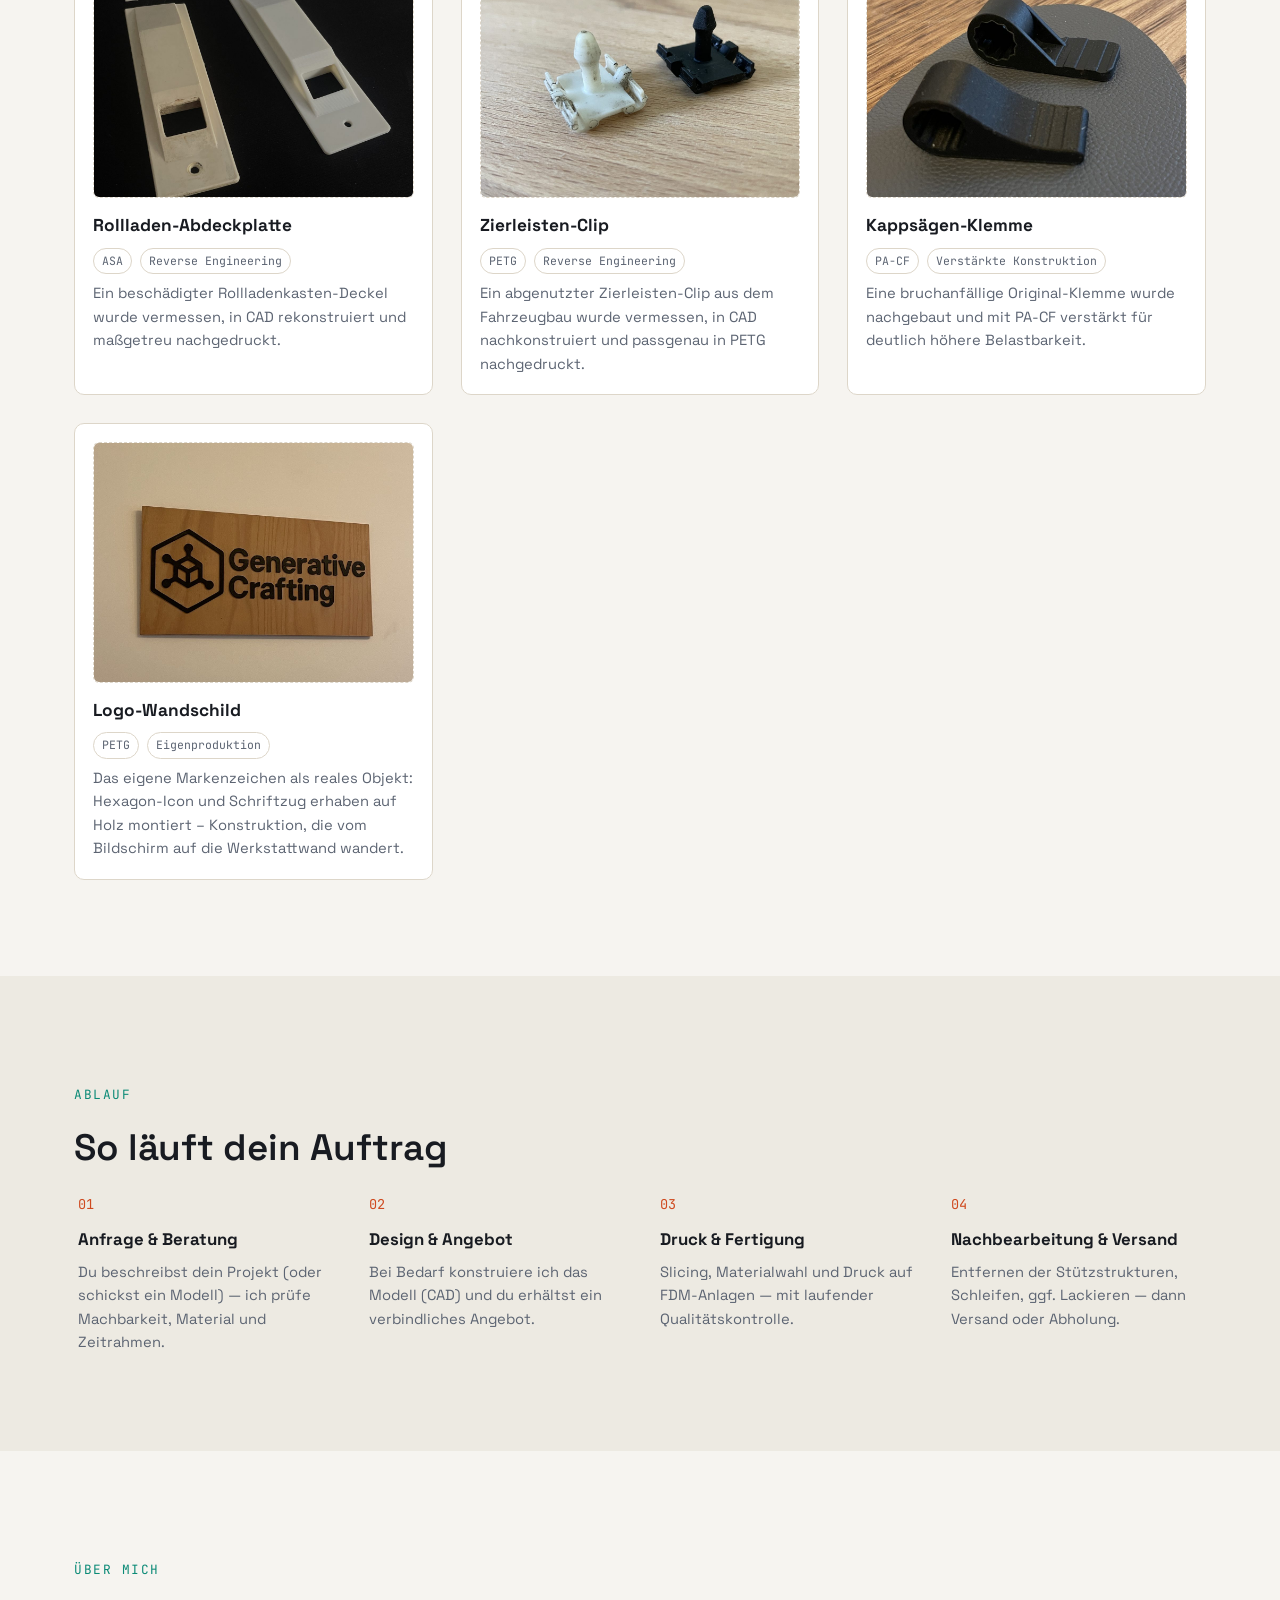
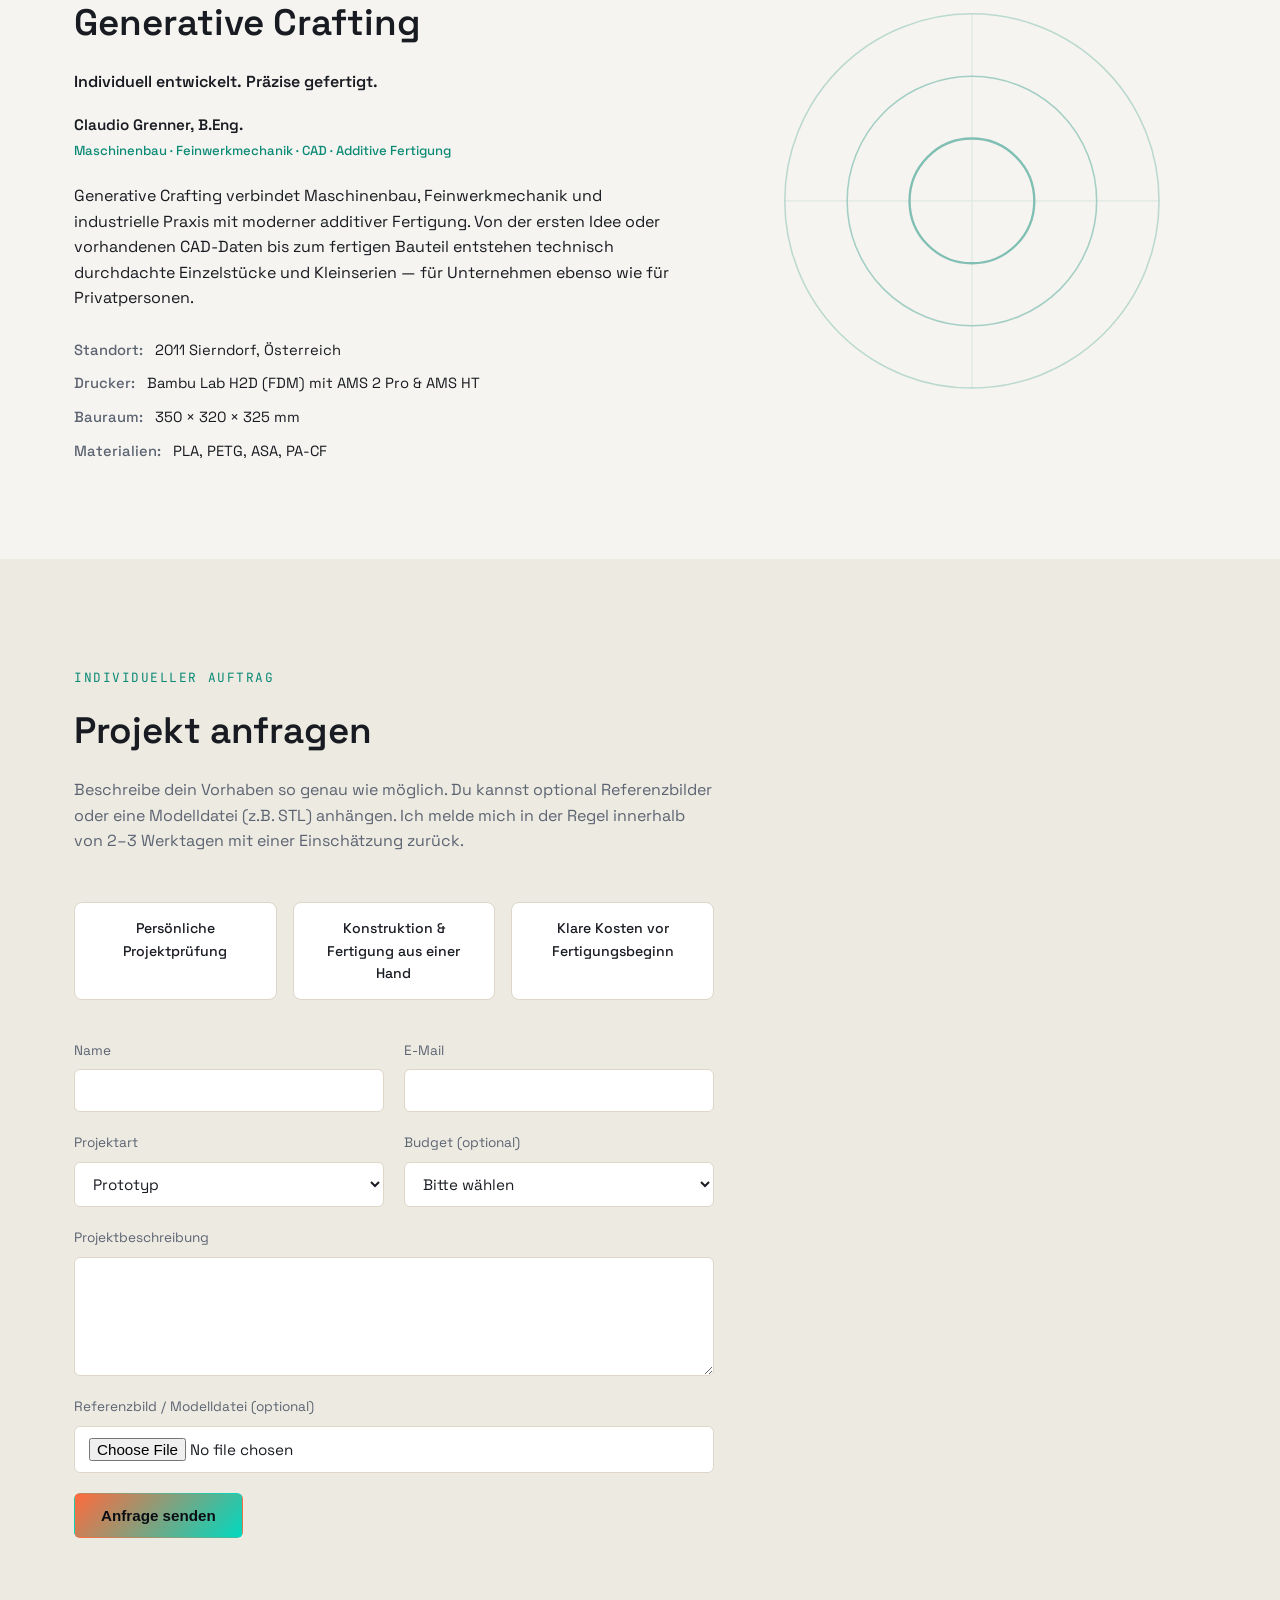
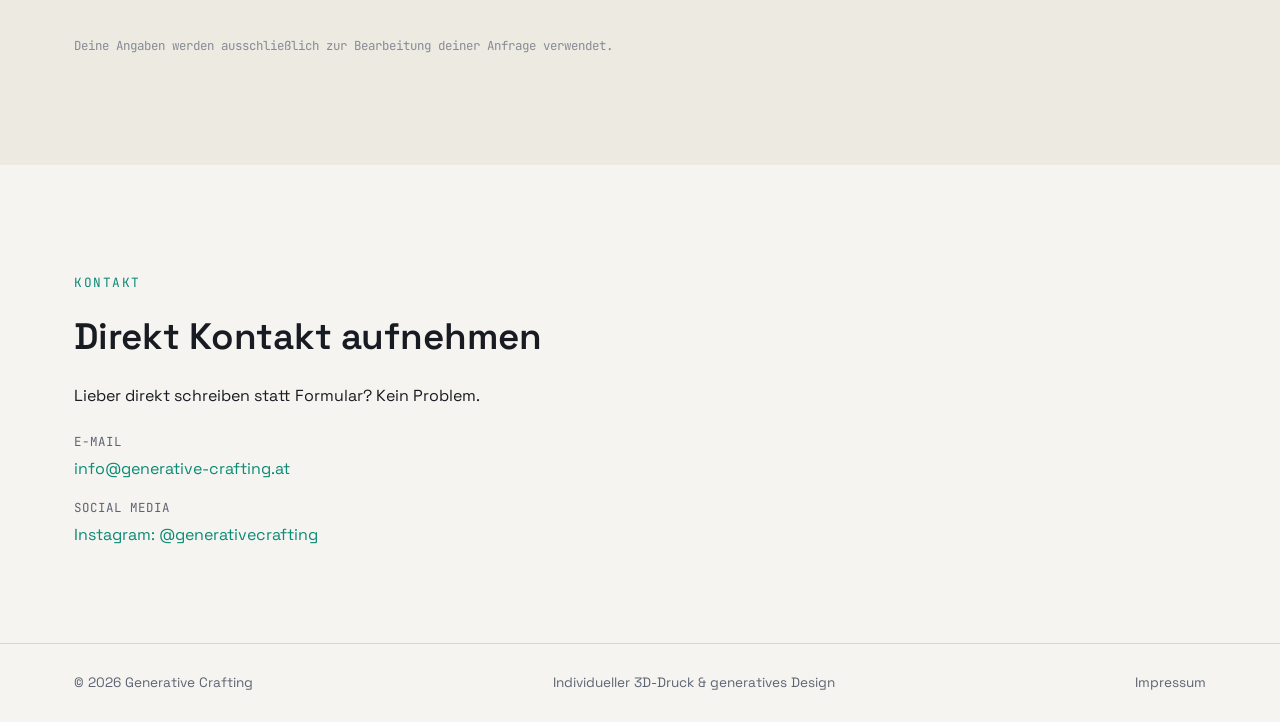
==== commit 9649bcb7: "Restructure the About credential line into name + role Split the single mono-styled credential line " ====
--- a/index.html
+++ b/index.html
@@ -200,7 +200,10 @@
         <p class="section-eyebrow" data-i18n="about.eyebrow">Über mich</p>
         <h2 data-i18n="about.title">Generative Crafting</h2>
         <p class="about-tagline" data-i18n="about.tagline">Individuell entwickelt. Präzise gefertigt.</p>
-        <p class="about-credential" data-i18n="about.credential">Claudio Grenner, B.Eng. — Maschinenbau | Feinwerkmechanik | CAD &amp; additive Fertigung</p>
+        <div class="about-credential">
+          <p class="about-credential-name" data-i18n="about.credential_name">Claudio Grenner, B.Eng.</p>
+          <p class="about-credential-role" data-i18n="about.credential_role">Maschinenbau · Feinwerkmechanik · CAD · Additive Fertigung</p>
+        </div>
         <p data-i18n="about.p1">
           Generative Crafting verbindet Maschinenbau, Feinwerkmechanik und industrielle Praxis
           mit moderner additiver Fertigung. Von der ersten Idee oder vorhandenen CAD-Daten bis
--- a/css/style.css
+++ b/css/style.css
@@ -416,12 +416,20 @@
   margin: 0 0 18px;
 }
 
-.about-credential {
-  font-family: var(--font-mono);
-  font-size: 0.85rem;
+.about-credential { margin: 0 0 22px; }
+
+.about-credential-name {
+  color: var(--text);
+  font-weight: 600;
+  font-size: 0.95rem;
+  margin: 0 0 3px;
+}
+
+.about-credential-role {
   color: var(--accent-2);
   font-weight: 500;
-  margin: 0 0 22px;
+  font-size: 0.82rem;
+  margin: 0;
 }
 
 .about-facts {
@@ -593,6 +601,7 @@
   .hero { padding: 80px 0 60px; }
   .form-row { grid-template-columns: 1fr; }
   .services-grid { grid-template-columns: 1fr; }
+  .about-credential-role { font-size: 0.62rem; }
   .trust-list { grid-template-columns: 1fr; }
   #portfolio .section-lead { white-space: normal; }
 }
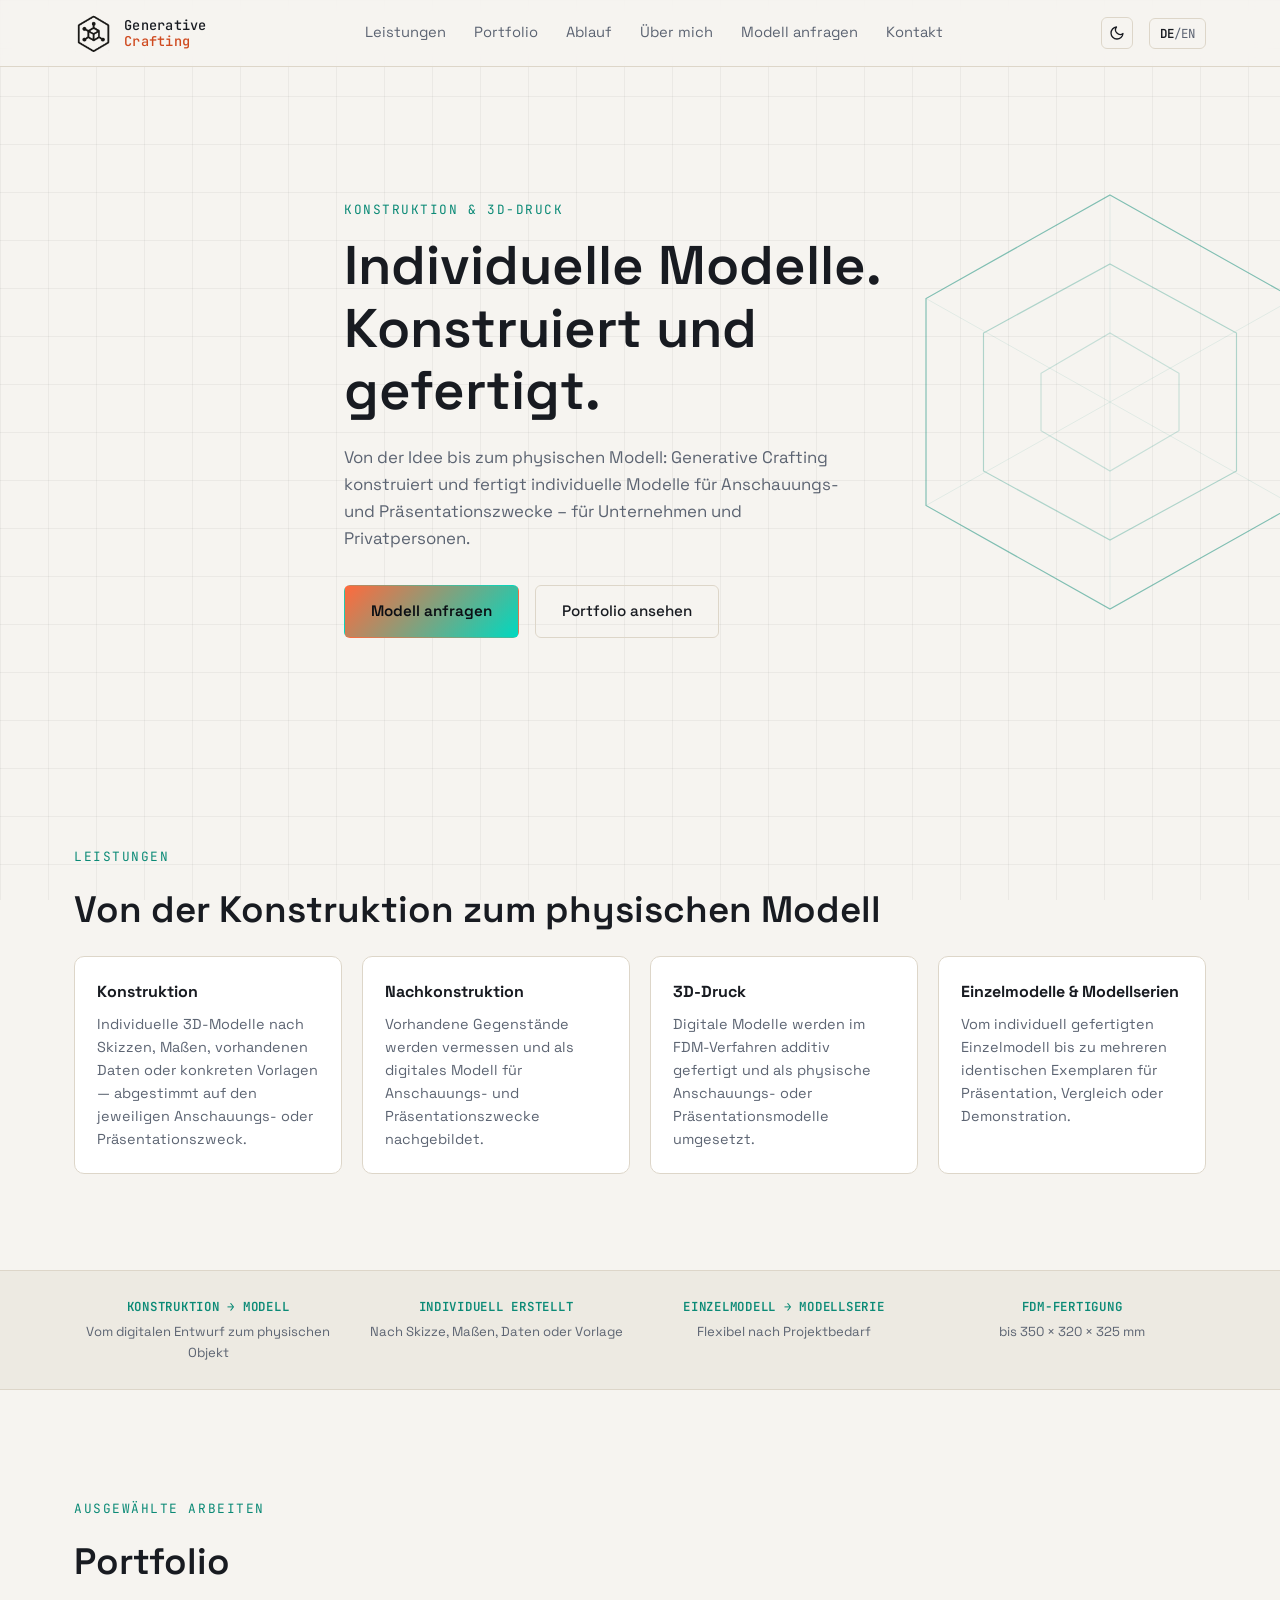
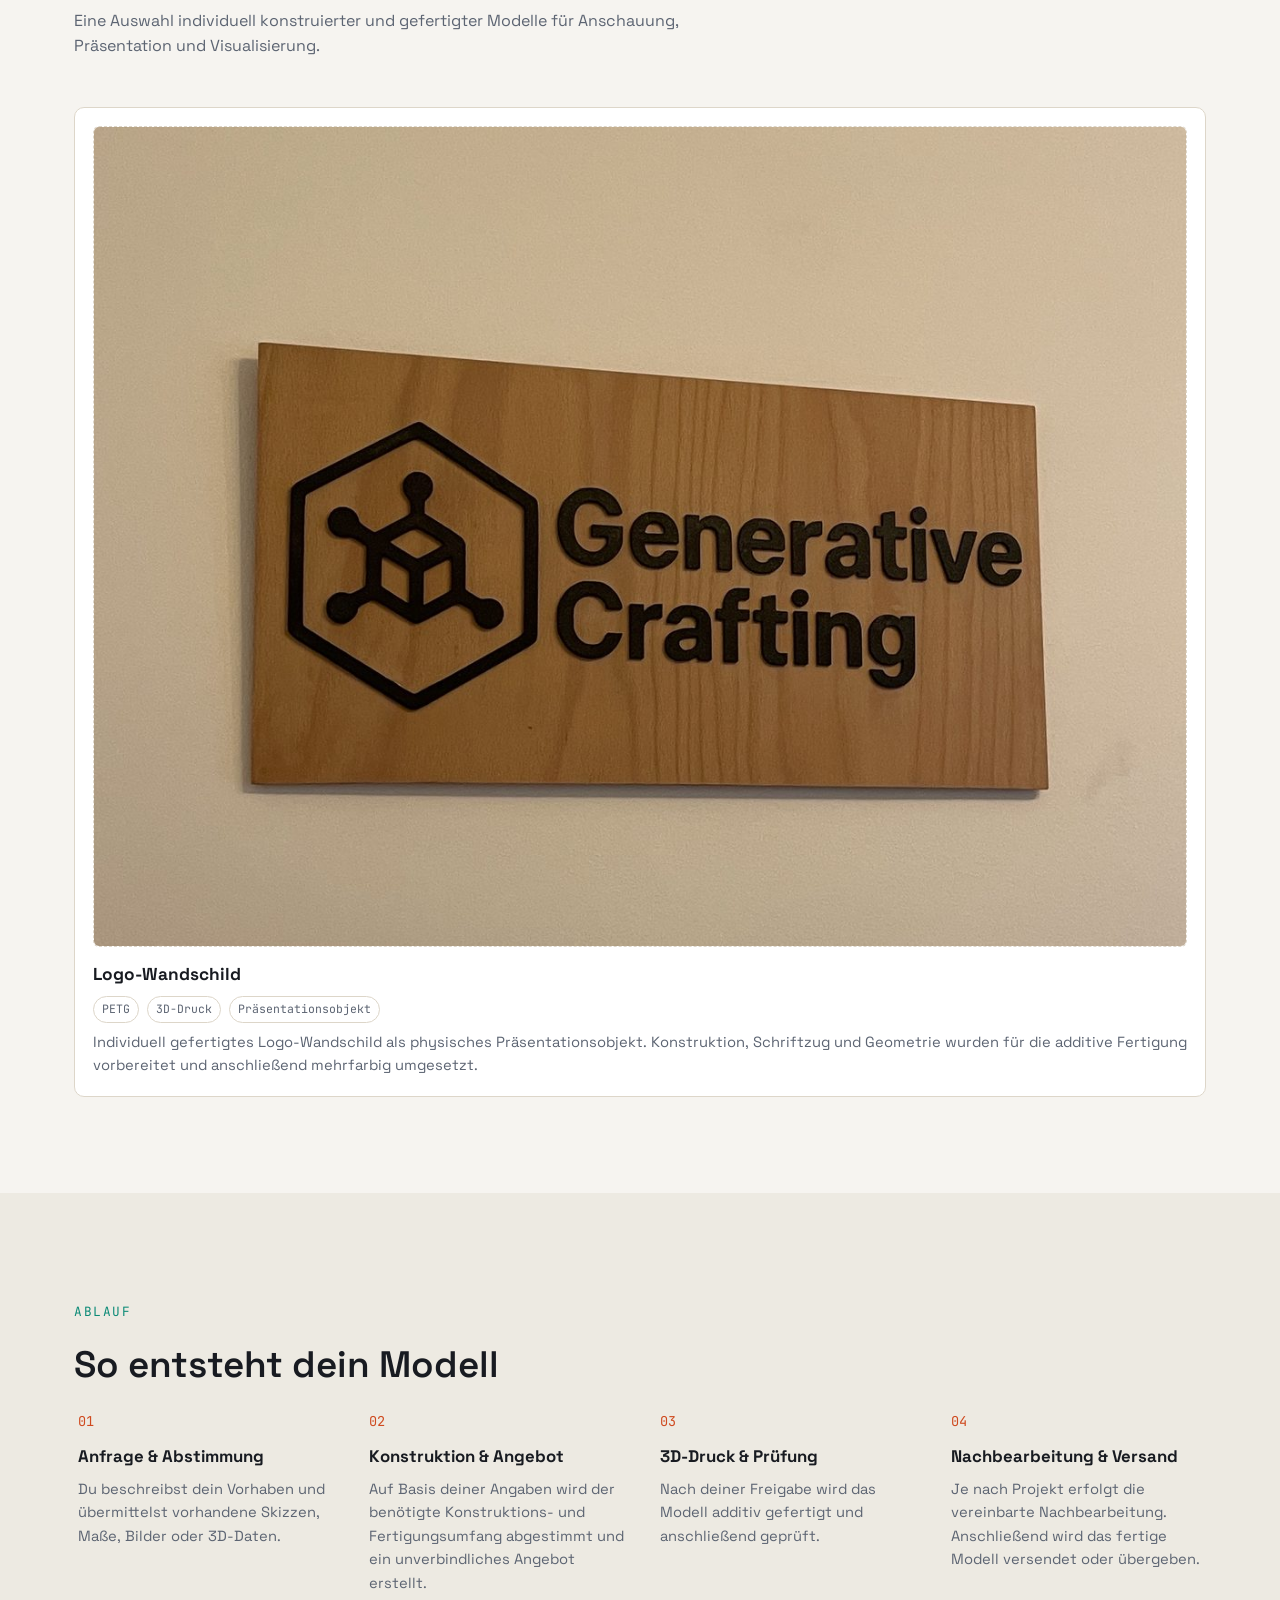
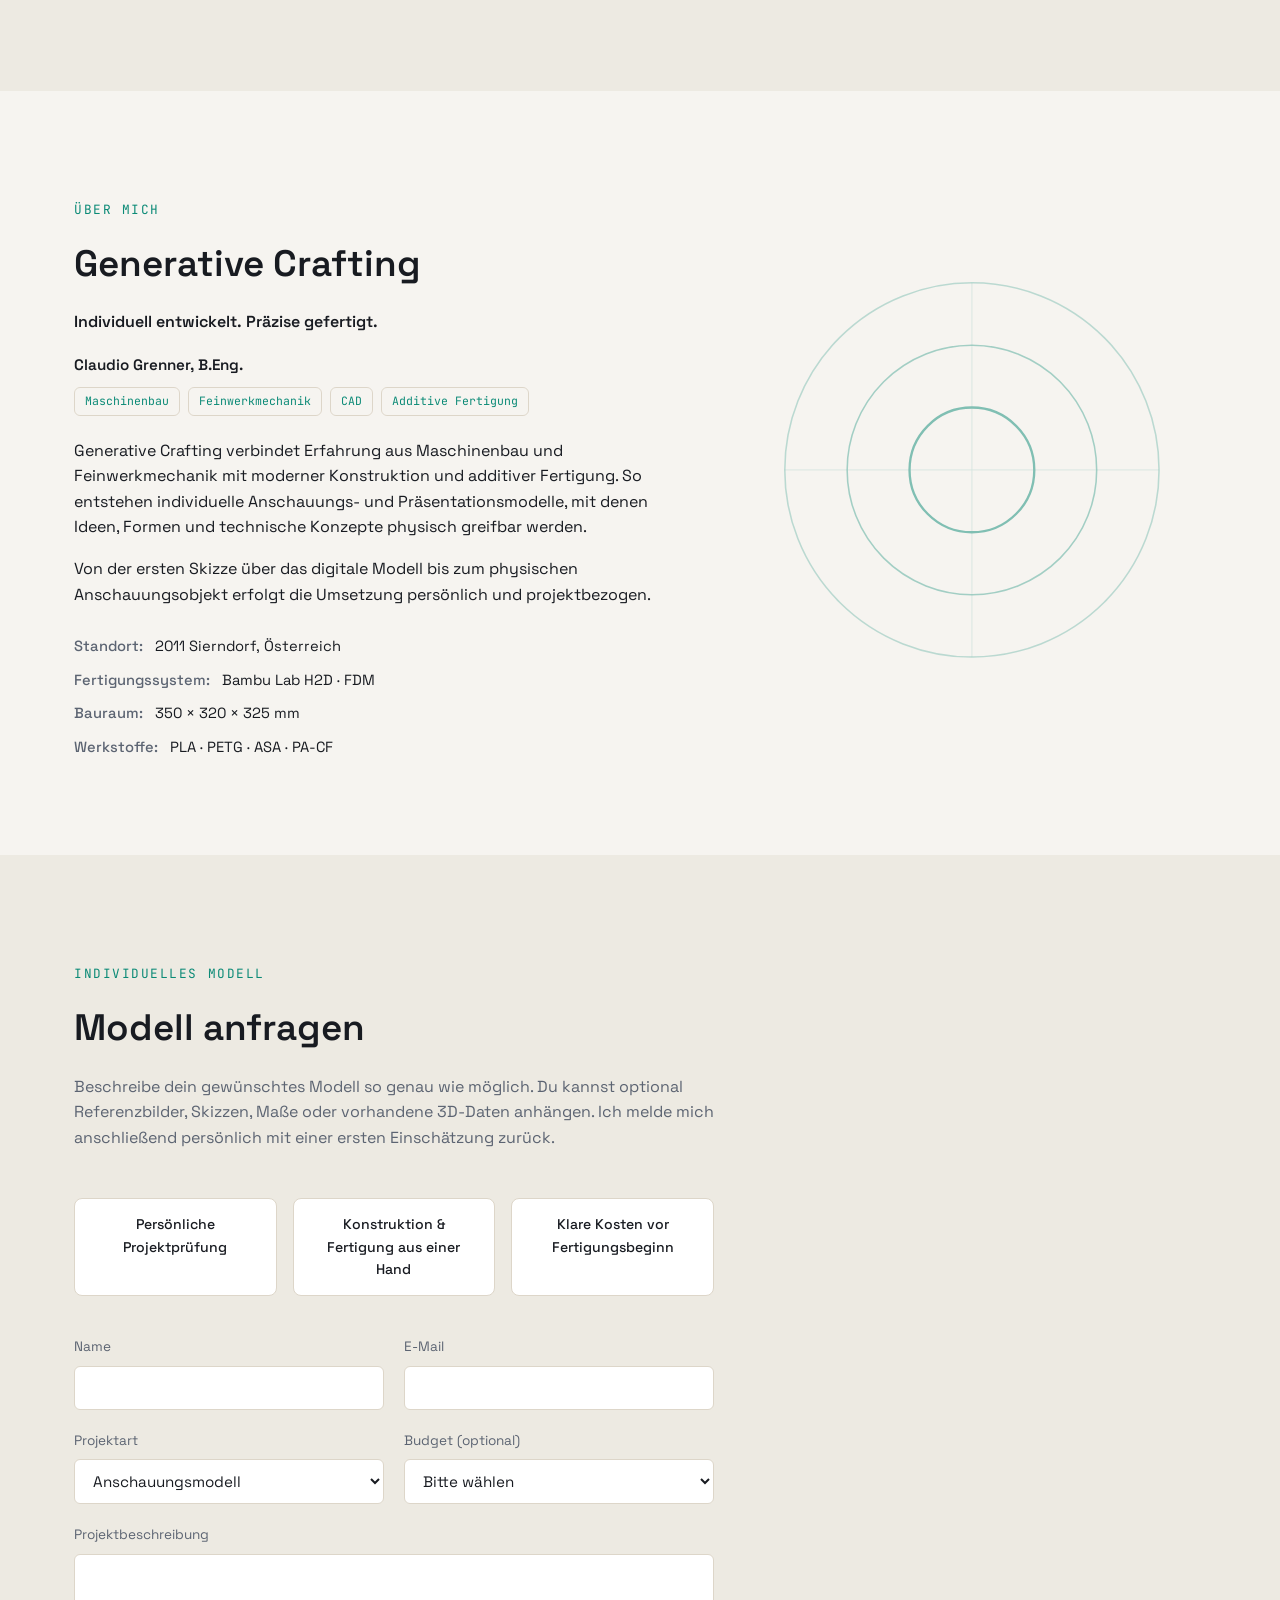
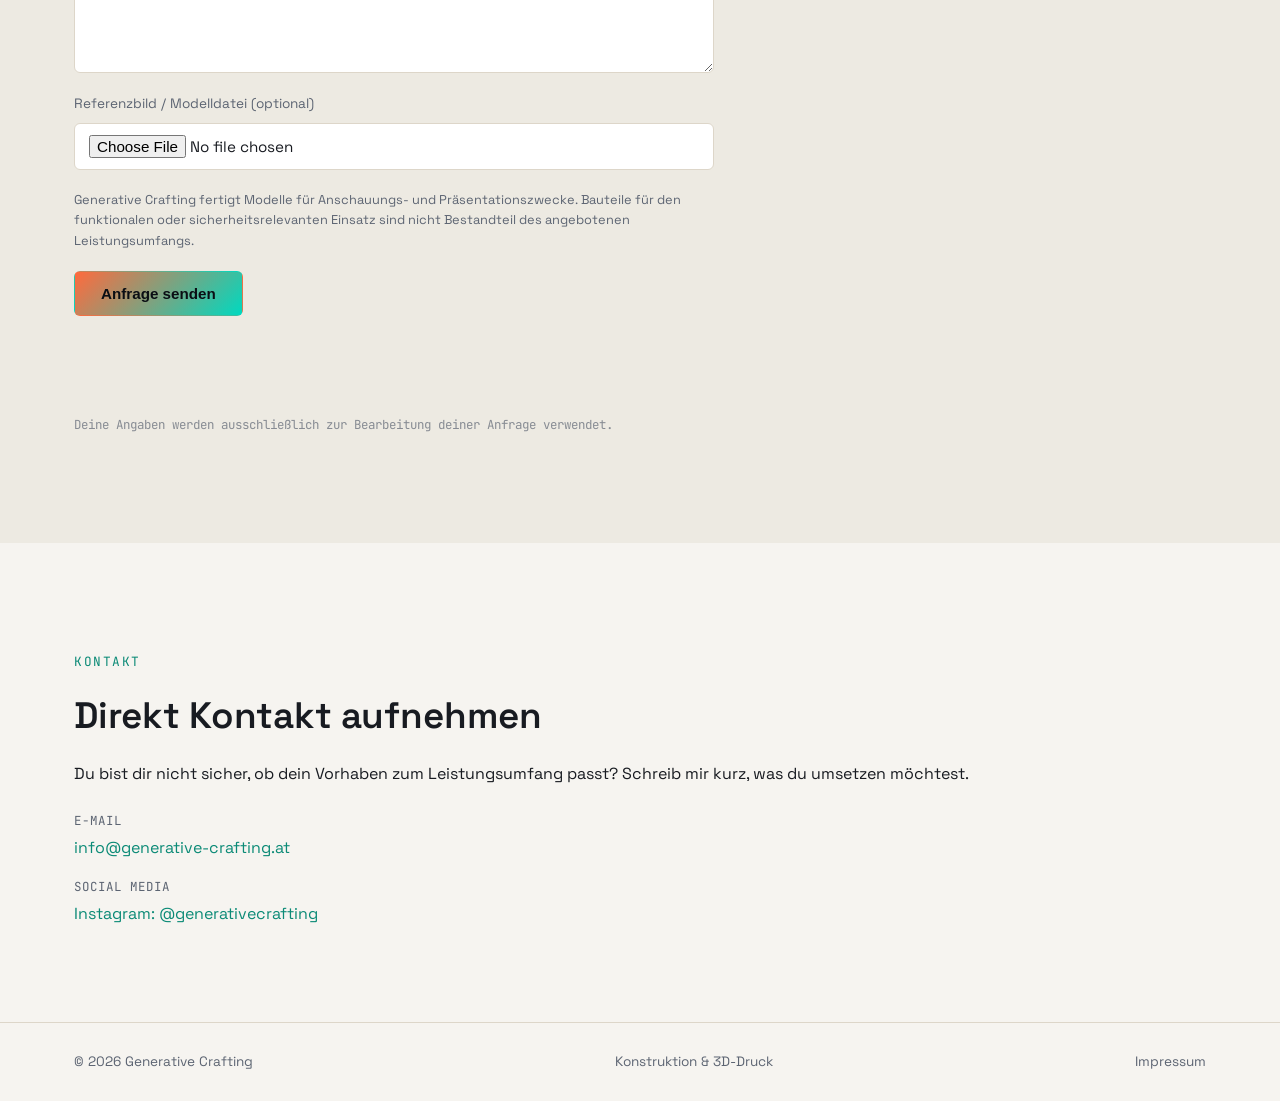
==== commit 8b0e84ee: "Align public copy with the registered trade license scope The registered Gewerbewortlaut covers "Erz" ====
--- a/index.html
+++ b/index.html
@@ -3,8 +3,19 @@
 <head>
 <meta charset="UTF-8">
 <meta name="viewport" content="width=device-width, initial-scale=1.0">
-<title>Generative Crafting — 3D-Druck nach Maß</title>
-<meta name="description" content="Generative Crafting: individueller 3D-Druck, Prototypen, Deko und Kleinserien. Von der Idee zum fertigen Teil.">
+<title>Konstruktion &amp; 3D-Druck | Generative Crafting</title>
+<meta name="description" content="Generative Crafting konstruiert und fertigt individuelle Anschauungs- und Präsentationsmodelle nach Skizzen, Daten, Maßen oder bestehenden Vorlagen.">
+<meta property="og:type" content="website">
+<meta property="og:url" content="https://generative-crafting.at/">
+<meta property="og:site_name" content="Generative Crafting">
+<meta property="og:locale" content="de_AT">
+<meta property="og:title" content="Generative Crafting — Konstruktion &amp; 3D-Druck">
+<meta property="og:description" content="Konstruktion und additive Fertigung individueller Anschauungs- und Präsentationsmodelle nach Skizzen, Daten, Maßen oder bestehenden Vorlagen.">
+<meta property="og:image" content="https://generative-crafting.at/assets/img/logo-icon.png">
+<meta name="twitter:card" content="summary">
+<meta name="twitter:title" content="Generative Crafting — Konstruktion &amp; 3D-Druck">
+<meta name="twitter:description" content="Konstruktion und additive Fertigung individueller Anschauungs- und Präsentationsmodelle nach Skizzen, Daten, Maßen oder bestehenden Vorlagen.">
+<meta name="twitter:image" content="https://generative-crafting.at/assets/img/logo-icon.png">
 <link rel="canonical" href="https://generative-crafting.at/">
 <link rel="icon" type="image/png" sizes="32x32" href="assets/img/favicon-32.png">
 <link rel="icon" type="image/png" sizes="16x16" href="assets/img/favicon-16.png">
@@ -20,6 +31,25 @@
     document.documentElement.setAttribute("data-theme", theme);
   })();
 </script>
+<script type="application/ld+json">
+{
+  "@context": "https://schema.org",
+  "@type": "LocalBusiness",
+  "name": "Generative Crafting",
+  "image": "https://generative-crafting.at/assets/img/logo-icon.png",
+  "url": "https://generative-crafting.at/",
+  "email": "info@generative-crafting.at",
+  "address": {
+    "@type": "PostalAddress",
+    "streetAddress": "Hauptstraße 46",
+    "postalCode": "2011",
+    "addressLocality": "Unterhautzental",
+    "addressCountry": "AT"
+  },
+  "description": "Konstruktion und additive Fertigung individueller Anschauungs- und Präsentationsmodelle nach Skizzen, Daten, Maßen oder bestehenden Vorlagen.",
+  "sameAs": ["https://www.instagram.com/generativecrafting/"]
+}
+</script>
 </head>
 <body>
 
@@ -35,9 +65,9 @@
     <nav class="main-nav" id="main-nav">
       <a href="#services" data-i18n="nav.services">Leistungen</a>
       <a href="#portfolio" data-i18n="nav.portfolio">Portfolio</a>
-      <a href="#process" data-i18n="nav.process">Prozess</a>
+      <a href="#process" data-i18n="nav.process">Ablauf</a>
       <a href="#about" data-i18n="nav.about">Über mich</a>
-      <a href="#order" data-i18n="nav.order">Auftrag anfragen</a>
+      <a href="#order" data-i18n="nav.order">Modell anfragen</a>
       <a href="#contact" data-i18n="nav.contact">Kontakt</a>
     </nav>
 
@@ -62,15 +92,15 @@
   <section class="hero">
     <div class="container hero-inner">
       <p class="eyebrow" data-i18n="hero.eyebrow">Konstruktion &amp; 3D-Druck</p>
-      <h1 data-i18n="hero.title">Individuelle Lösungen.<br>Konstruiert und gefertigt.</h1>
+      <h1 data-i18n="hero.title">Individuelle Modelle.<br>Konstruiert und gefertigt.</h1>
       <p class="hero-sub" data-i18n="hero.sub">
-        Von der Idee bis zum fertigen Bauteil: Generative Crafting entwickelt und fertigt
-        individuelle Sonderlösungen für Unternehmen und Privatpersonen – als Einzelanfertigung
-        oder Kleinserie.
+        Von der Idee bis zum physischen Modell: Generative Crafting konstruiert und fertigt
+        individuelle Modelle für Anschauungs- und Präsentationszwecke – für Unternehmen und
+        Privatpersonen.
       </p>
       <div class="hero-cta">
-        <a href="#portfolio" class="btn btn-primary" data-i18n="hero.cta_portfolio">Portfolio ansehen</a>
-        <a href="#order" class="btn btn-outline" data-i18n="hero.cta_order">Individuellen Auftrag anfragen</a>
+        <a href="#order" class="btn btn-primary" data-i18n="hero.cta_order">Modell anfragen</a>
+        <a href="#portfolio" class="btn btn-outline" data-i18n="hero.cta_portfolio">Portfolio ansehen</a>
       </div>
     </div>
     <div class="hero-visual" aria-hidden="true">
@@ -89,24 +119,46 @@
   <section id="services" class="section services-section">
     <div class="container">
       <p class="section-eyebrow" data-i18n="services.eyebrow">Leistungen</p>
-      <h2 data-i18n="services.title">Technische Lösungen aus einer Hand</h2>
+      <h2 data-i18n="services.title">Von der Konstruktion zum physischen Modell</h2>
       <div class="services-grid">
         <div class="service-item">
-          <h3 data-i18n="services.item1.title">CAD-Konstruktion</h3>
-          <p data-i18n="services.item1.desc">Individuelle Bauteile und technische Lösungen — neu entwickelt oder nach deinen Anforderungen konstruiert.</p>
+          <h3 data-i18n="services.item1.title">Konstruktion</h3>
+          <p data-i18n="services.item1.desc">Individuelle 3D-Modelle nach Skizzen, Maßen, vorhandenen Daten oder konkreten Vorlagen — abgestimmt auf den jeweiligen Anschauungs- oder Präsentationszweck.</p>
         </div>
         <div class="service-item">
-          <h3 data-i18n="services.item2.title">Reverse Engineering</h3>
-          <p data-i18n="services.item2.desc">Vorhandene, beschädigte oder nicht mehr erhältliche Bauteile werden erfasst und digital nachkonstruiert.</p>
+          <h3 data-i18n="services.item2.title">Nachkonstruktion</h3>
+          <p data-i18n="services.item2.desc">Vorhandene Gegenstände werden vermessen und als digitales Modell für Anschauungs- und Präsentationszwecke nachgebildet.</p>
         </div>
         <div class="service-item">
-          <h3 data-i18n="services.item3.title">3D-Druck &amp; Fertigung</h3>
-          <p data-i18n="services.item3.desc">Funktionale Bauteile aus geeigneten technischen Kunststoffen — abgestimmt auf Geometrie und Anwendung.</p>
+          <h3 data-i18n="services.item3.title">3D-Druck</h3>
+          <p data-i18n="services.item3.desc">Digitale Modelle werden im FDM-Verfahren additiv gefertigt und als physische Anschauungs- oder Präsentationsmodelle umgesetzt.</p>
         </div>
         <div class="service-item">
-          <h3 data-i18n="services.item4.title">Einzelanfertigung &amp; Kleinserie</h3>
-          <p data-i18n="services.item4.desc">Vom individuellen Einzelteil bis zur reproduzierbaren Kleinserie — bedarfsgerecht gefertigt.</p>
-        </div>
+          <h3 data-i18n="services.item4.title">Einzelmodelle &amp; Modellserien</h3>
+          <p data-i18n="services.item4.desc">Vom individuell gefertigten Einzelmodell bis zu mehreren identischen Exemplaren für Präsentation, Vergleich oder Demonstration.</p>
+        </div>
+      </div>
+    </div>
+  </section>
+
+  <!-- INFO STRIP -->
+  <section class="info-strip">
+    <div class="container info-grid">
+      <div class="info-item">
+        <span class="info-item-title" data-i18n="info.item1_title">Konstruktion → Modell</span>
+        <span class="info-item-desc" data-i18n="info.item1_desc">Vom digitalen Entwurf zum physischen Objekt</span>
+      </div>
+      <div class="info-item">
+        <span class="info-item-title" data-i18n="info.item2_title">Individuell erstellt</span>
+        <span class="info-item-desc" data-i18n="info.item2_desc">Nach Skizze, Maßen, Daten oder Vorlage</span>
+      </div>
+      <div class="info-item">
+        <span class="info-item-title" data-i18n="info.item3_title">Einzelmodell → Modellserie</span>
+        <span class="info-item-desc" data-i18n="info.item3_desc">Flexibel nach Projektbedarf</span>
+      </div>
+      <div class="info-item">
+        <span class="info-item-title" data-i18n="info.item4_title">FDM-Fertigung</span>
+        <span class="info-item-desc" data-i18n="info.item4_desc">bis 350 × 320 × 325 mm</span>
       </div>
     </div>
   </section>
@@ -117,45 +169,18 @@
       <p class="section-eyebrow" data-i18n="portfolio.eyebrow">Ausgewählte Arbeiten</p>
       <h2 data-i18n="portfolio.title">Portfolio</h2>
       <p class="section-lead" data-i18n="portfolio.lead">
-        Eine Auswahl umgesetzter Projekte — technisch anspruchsvoll gedacht, präzise gedruckt.
+        Eine Auswahl individuell konstruierter und gefertigter Modelle für Anschauung, Präsentation und Visualisierung.
       </p>
 
       <div class="portfolio-grid">
 
         <article class="portfolio-card">
           <div class="portfolio-thumb">
-            <img src="assets/img/portfolio-rollladen-abdeckung.jpg" alt="3D-gedruckte Rollladen-Abdeckplatte neben dem vergilbten Original">
-          </div>
-          <h3 data-i18n="portfolio.item5.title">Rollladen-Abdeckplatte</h3>
-          <p class="tag-row"><span class="tag" data-i18n="portfolio.item5.tag1">ASA</span><span class="tag" data-i18n="portfolio.item5.tag2">Reverse Engineering</span></p>
-          <p data-i18n="portfolio.item5.desc">Ein beschädigter Rollladenkasten-Deckel wurde vermessen, in CAD rekonstruiert und maßgetreu nachgedruckt.</p>
-        </article>
-
-        <article class="portfolio-card">
-          <div class="portfolio-thumb">
-            <img src="assets/img/portfolio-zierleiste-clip.jpg" alt="3D-gedruckter Zierleisten-Clip neben dem abgenutzten Original, aus PETG">
-          </div>
-          <h3 data-i18n="portfolio.item6.title">Zierleisten-Clip</h3>
-          <p class="tag-row"><span class="tag" data-i18n="portfolio.item6.tag1">PETG</span><span class="tag" data-i18n="portfolio.item6.tag2">Reverse Engineering</span></p>
-          <p data-i18n="portfolio.item6.desc">Ein abgenutzter Zierleisten-Clip aus dem Fahrzeugbau wurde vermessen, in CAD nachkonstruiert und passgenau in PETG nachgedruckt.</p>
-        </article>
-
-        <article class="portfolio-card">
-          <div class="portfolio-thumb">
-            <img src="assets/img/portfolio-kappsaege-klemme.jpg" alt="Verstärkte Klemme für eine Kappsäge, gedruckt in PA-CF">
-          </div>
-          <h3 data-i18n="portfolio.item7.title">Kappsägen-Klemme</h3>
-          <p class="tag-row"><span class="tag" data-i18n="portfolio.item7.tag1">PA-CF</span><span class="tag" data-i18n="portfolio.item7.tag2">Verstärkte Konstruktion</span></p>
-          <p data-i18n="portfolio.item7.desc">Eine bruchanfällige Original-Klemme wurde nachgebaut und mit PA-CF verstärkt für deutlich höhere Belastbarkeit.</p>
-        </article>
-
-        <article class="portfolio-card">
-          <div class="portfolio-thumb">
-            <img src="assets/img/portfolio-wandlogo.jpg" alt="Generative Crafting Firmenlogo als Wandschild, Hexagon-Icon und Schriftzug erhaben auf Holz montiert">
+            <img src="assets/img/portfolio-wandlogo.jpg" alt="Individuell gefertigtes Logo-Wandschild als Präsentationsobjekt, Hexagon-Icon und Schriftzug erhaben auf Holz montiert">
           </div>
           <h3 data-i18n="portfolio.item4.title">Logo-Wandschild</h3>
-          <p class="tag-row"><span class="tag" data-i18n="portfolio.item4.tag1">PETG</span><span class="tag" data-i18n="portfolio.item4.tag2">Eigenproduktion</span></p>
-          <p data-i18n="portfolio.item4.desc">Das eigene Markenzeichen als reales Objekt: Hexagon-Icon und Schriftzug erhaben auf Holz montiert – Konstruktion, die vom Bildschirm auf die Werkstattwand wandert.</p>
+          <p class="tag-row"><span class="tag" data-i18n="portfolio.item4.tag1">PETG</span><span class="tag" data-i18n="portfolio.item4.tag2">3D-Druck</span><span class="tag" data-i18n="portfolio.item4.tag3">Präsentationsobjekt</span></p>
+          <p data-i18n="portfolio.item4.desc">Individuell gefertigtes Logo-Wandschild als physisches Präsentationsobjekt. Konstruktion, Schriftzug und Geometrie wurden für die additive Fertigung vorbereitet und anschließend mehrfarbig umgesetzt.</p>
         </article>
 
       </div>
@@ -166,28 +191,28 @@
   <section id="process" class="section section-alt">
     <div class="container">
       <p class="section-eyebrow" data-i18n="process.eyebrow">Ablauf</p>
-      <h2 data-i18n="process.title">So läuft dein Auftrag</h2>
+      <h2 data-i18n="process.title">So entsteht dein Modell</h2>
 
       <ol class="process-list">
         <li>
           <span class="process-num">01</span>
-          <h3 data-i18n="process.step1.title">Anfrage &amp; Beratung</h3>
-          <p data-i18n="process.step1.desc">Du beschreibst dein Projekt (oder schickst ein Modell) — ich prüfe Machbarkeit, Material und Zeitrahmen.</p>
+          <h3 data-i18n="process.step1.title">Anfrage &amp; Abstimmung</h3>
+          <p data-i18n="process.step1.desc">Du beschreibst dein Vorhaben und übermittelst vorhandene Skizzen, Maße, Bilder oder 3D-Daten.</p>
         </li>
         <li>
           <span class="process-num">02</span>
-          <h3 data-i18n="process.step2.title">Design &amp; Angebot</h3>
-          <p data-i18n="process.step2.desc">Bei Bedarf konstruiere ich das Modell (CAD) und du erhältst ein verbindliches Angebot.</p>
+          <h3 data-i18n="process.step2.title">Konstruktion &amp; Angebot</h3>
+          <p data-i18n="process.step2.desc">Auf Basis deiner Angaben wird der benötigte Konstruktions- und Fertigungsumfang abgestimmt und ein unverbindliches Angebot erstellt.</p>
         </li>
         <li>
           <span class="process-num">03</span>
-          <h3 data-i18n="process.step3.title">Druck &amp; Fertigung</h3>
-          <p data-i18n="process.step3.desc">Slicing, Materialwahl und Druck auf FDM-Anlagen — mit laufender Qualitätskontrolle.</p>
+          <h3 data-i18n="process.step3.title">3D-Druck &amp; Prüfung</h3>
+          <p data-i18n="process.step3.desc">Nach deiner Freigabe wird das Modell additiv gefertigt und anschließend geprüft.</p>
         </li>
         <li>
           <span class="process-num">04</span>
           <h3 data-i18n="process.step4.title">Nachbearbeitung &amp; Versand</h3>
-          <p data-i18n="process.step4.desc">Entfernen der Stützstrukturen, Schleifen, ggf. Lackieren — dann Versand oder Abholung.</p>
+          <p data-i18n="process.step4.desc">Je nach Projekt erfolgt die vereinbarte Nachbearbeitung. Anschließend wird das fertige Modell versendet oder übergeben.</p>
         </li>
       </ol>
     </div>
@@ -200,21 +225,28 @@
         <p class="section-eyebrow" data-i18n="about.eyebrow">Über mich</p>
         <h2 data-i18n="about.title">Generative Crafting</h2>
         <p class="about-tagline" data-i18n="about.tagline">Individuell entwickelt. Präzise gefertigt.</p>
-        <div class="about-credential">
-          <p class="about-credential-name" data-i18n="about.credential_name">Claudio Grenner, B.Eng.</p>
-          <p class="about-credential-role" data-i18n="about.credential_role">Maschinenbau · Feinwerkmechanik · CAD · Additive Fertigung</p>
-        </div>
+        <p class="about-credential-name" data-i18n="about.credential_name">Claudio Grenner, B.Eng.</p>
+        <ul class="about-tags">
+          <li class="about-tag" data-i18n="about.tag1">Maschinenbau</li>
+          <li class="about-tag" data-i18n="about.tag2">Feinwerkmechanik</li>
+          <li class="about-tag" data-i18n="about.tag3">CAD</li>
+          <li class="about-tag" data-i18n="about.tag4">Additive Fertigung</li>
+        </ul>
         <p data-i18n="about.p1">
-          Generative Crafting verbindet Maschinenbau, Feinwerkmechanik und industrielle Praxis
-          mit moderner additiver Fertigung. Von der ersten Idee oder vorhandenen CAD-Daten bis
-          zum fertigen Bauteil entstehen technisch durchdachte Einzelstücke und Kleinserien —
-          für Unternehmen ebenso wie für Privatpersonen.
+          Generative Crafting verbindet Erfahrung aus Maschinenbau und Feinwerkmechanik mit
+          moderner Konstruktion und additiver Fertigung. So entstehen individuelle Anschauungs-
+          und Präsentationsmodelle, mit denen Ideen, Formen und technische Konzepte physisch
+          greifbar werden.
+        </p>
+        <p data-i18n="about.p2">
+          Von der ersten Skizze über das digitale Modell bis zum physischen Anschauungsobjekt
+          erfolgt die Umsetzung persönlich und projektbezogen.
         </p>
         <ul class="about-facts">
           <li><strong data-i18n="about.fact1_label">Standort:</strong> <span data-i18n="about.fact1_value">2011 Sierndorf, Österreich</span></li>
-          <li><strong data-i18n="about.fact2_label">Drucker:</strong> <span data-i18n="about.fact2_value">Bambu Lab H2D (FDM) mit AMS 2 Pro &amp; AMS HT</span></li>
+          <li><strong data-i18n="about.fact2_label">Fertigungssystem:</strong> <span data-i18n="about.fact2_value">Bambu Lab H2D · FDM</span></li>
           <li><strong data-i18n="about.fact4_label">Bauraum:</strong> <span data-i18n="about.fact4_value">350 × 320 × 325 mm</span></li>
-          <li><strong data-i18n="about.fact3_label">Materialien:</strong> <span>PLA, PETG, ASA, PA-CF</span></li>
+          <li><strong data-i18n="about.fact3_label">Werkstoffe:</strong> <span data-i18n="about.fact3_value">PLA · PETG · ASA · PA-CF</span></li>
         </ul>
       </div>
       <div class="about-visual" aria-hidden="true">
@@ -231,12 +263,12 @@
   <!-- ORDER FORM -->
   <section id="order" class="section section-alt">
     <div class="container">
-      <p class="section-eyebrow" data-i18n="order.eyebrow">Individueller Auftrag</p>
-      <h2 data-i18n="order.title">Projekt anfragen</h2>
+      <p class="section-eyebrow" data-i18n="order.eyebrow">Individuelles Modell</p>
+      <h2 data-i18n="order.title">Modell anfragen</h2>
       <p class="section-lead" data-i18n="order.lead">
-        Beschreibe dein Vorhaben so genau wie möglich. Du kannst optional Referenzbilder
-        oder eine Modelldatei (z.B. STL) anhängen. Ich melde mich in der Regel innerhalb von
-        2–3 Werktagen mit einer Einschätzung zurück.
+        Beschreibe dein gewünschtes Modell so genau wie möglich. Du kannst optional
+        Referenzbilder, Skizzen, Maße oder vorhandene 3D-Daten anhängen. Ich melde mich
+        anschließend persönlich mit einer ersten Einschätzung zurück.
       </p>
 
       <ul class="trust-list">
@@ -261,9 +293,12 @@
           <div class="form-field">
             <label for="project_type" data-i18n="order.form.type">Projektart</label>
             <select id="project_type" name="project_type">
-              <option data-i18n="order.form.type_prototype">Prototyp</option>
-              <option data-i18n="order.form.type_deco">Deko / Geschenk</option>
-              <option data-i18n="order.form.type_part">Bauteil</option>
+              <option data-i18n="order.form.type_display">Anschauungsmodell</option>
+              <option data-i18n="order.form.type_presentation">Präsentationsmodell</option>
+              <option data-i18n="order.form.type_product">Produkt-/Designmodell</option>
+              <option data-i18n="order.form.type_architecture">Architekturmodell</option>
+              <option data-i18n="order.form.type_template">Modell nach Vorlage</option>
+              <option data-i18n="order.form.type_series">Modellserie</option>
               <option data-i18n="order.form.type_other">Sonstiges</option>
             </select>
           </div>
@@ -271,11 +306,12 @@
             <label for="budget" data-i18n="order.form.budget">Budget (optional)</label>
             <select id="budget" name="budget">
               <option value="" data-i18n="order.form.budget_placeholder">Bitte wählen</option>
-              <option data-i18n="order.form.budget_1">&lt; 100 €</option>
+              <option data-i18n="order.form.budget_1">unter 100 €</option>
               <option data-i18n="order.form.budget_2">100–250 €</option>
               <option data-i18n="order.form.budget_3">250–500 €</option>
-              <option data-i18n="order.form.budget_4">500 €+</option>
-              <option data-i18n="order.form.budget_5">Noch offen</option>
+              <option data-i18n="order.form.budget_4">500–1.000 €</option>
+              <option data-i18n="order.form.budget_5">über 1.000 €</option>
+              <option data-i18n="order.form.budget_6">Noch offen</option>
             </select>
           </div>
         </div>
@@ -289,6 +325,12 @@
           <label for="attachment" data-i18n="order.form.attachment">Referenzbild / Modelldatei (optional)</label>
           <input type="file" id="attachment" name="attachment">
         </div>
+
+        <p class="form-scope-note" data-i18n="order.form.scope_note">
+          Generative Crafting fertigt Modelle für Anschauungs- und Präsentationszwecke. Bauteile
+          für den funktionalen oder sicherheitsrelevanten Einsatz sind nicht Bestandteil des
+          angebotenen Leistungsumfangs.
+        </p>
 
         <button type="submit" class="btn btn-primary" data-i18n="order.form.submit">Anfrage senden</button>
 
@@ -306,7 +348,7 @@
       <div>
         <p class="section-eyebrow" data-i18n="contact.eyebrow">Kontakt</p>
         <h2 data-i18n="contact.title">Direkt Kontakt aufnehmen</h2>
-        <p data-i18n="contact.lead">Lieber direkt schreiben statt Formular? Kein Problem.</p>
+        <p data-i18n="contact.lead">Du bist dir nicht sicher, ob dein Vorhaben zum Leistungsumfang passt? Schreib mir kurz, was du umsetzen möchtest.</p>
         <ul class="contact-list">
           <li>
             <span class="contact-label" data-i18n="contact.email_label">E-Mail</span>
@@ -326,7 +368,7 @@
 <footer class="site-footer">
   <div class="container footer-inner">
     <span>&copy; <span id="year"></span> Generative Crafting</span>
-    <span class="footer-note" data-i18n="footer.note">Individueller 3D-Druck &amp; generatives Design</span>
+    <span class="footer-note" data-i18n="footer.note">Konstruktion &amp; 3D-Druck</span>
     <a href="impressum.html">Impressum</a>
   </div>
 </footer>
--- a/css/style.css
+++ b/css/style.css
@@ -303,6 +303,33 @@
 .service-item h3 { font-size: 1rem; margin: 0 0 8px; }
 .service-item p { color: var(--text-muted); font-size: 0.9rem; margin: 0; }
 
+/* ---------- Info strip ---------- */
+.info-strip {
+  border-top: 1px solid var(--surface-border);
+  border-bottom: 1px solid var(--surface-border);
+  background: var(--bg-alt);
+}
+
+.info-grid {
+  display: grid;
+  grid-template-columns: repeat(4, 1fr);
+  gap: 20px;
+  padding: 26px 24px;
+}
+
+.info-item { display: flex; flex-direction: column; gap: 4px; text-align: center; }
+
+.info-item-title {
+  font-family: var(--font-mono);
+  font-size: 0.78rem;
+  text-transform: uppercase;
+  letter-spacing: 0.06em;
+  color: var(--accent-2);
+  font-weight: 600;
+}
+
+.info-item-desc { font-size: 0.82rem; color: var(--text-muted); }
+
 /* ---------- Sections ---------- */
 .section { padding: 96px 0; position: relative; z-index: 1; }
 .section-alt { background: var(--bg-alt); }
@@ -317,11 +344,6 @@
   color: var(--text-muted);
   max-width: 640px;
   margin-bottom: 48px;
-}
-
-#portfolio .section-lead {
-  max-width: none;
-  white-space: nowrap;
 }
 
 /* ---------- Portfolio ---------- */
@@ -416,20 +438,30 @@
   margin: 0 0 18px;
 }
 
-.about-credential { margin: 0 0 22px; }
-
 .about-credential-name {
   color: var(--text);
   font-weight: 600;
   font-size: 0.95rem;
-  margin: 0 0 3px;
-}
-
-.about-credential-role {
+  margin: 0 0 10px;
+}
+
+.about-tags {
+  list-style: none;
+  display: flex;
+  flex-wrap: wrap;
+  gap: 8px;
+  padding: 0;
+  margin: 0 0 22px;
+}
+
+.about-tag {
+  font-family: var(--font-mono);
+  font-size: 0.72rem;
   color: var(--accent-2);
-  font-weight: 500;
-  font-size: 0.82rem;
-  margin: 0;
+  background: rgba(255, 255, 255, 0.04);
+  border: 1px solid var(--surface-border);
+  padding: 4px 10px;
+  border-radius: 6px;
 }
 
 .about-facts {
@@ -494,6 +526,7 @@
   border: 1px solid var(--surface-border);
   border-radius: 6px;
   padding: 11px 14px;
+  min-height: 44px;
   color: var(--text);
   font-family: var(--font-body);
   font-size: 0.95rem;
@@ -519,6 +552,13 @@
   font-family: var(--font-mono);
 }
 
+.form-scope-note {
+  font-size: 0.8rem;
+  color: var(--text-muted);
+  line-height: 1.6;
+  margin: 0;
+}
+
 /* ---------- Contact ---------- */
 .contact-list {
   list-style: none;
@@ -578,9 +618,8 @@
   .about-grid { grid-template-columns: 1fr; }
   .about-visual { max-width: 220px; margin: 0 auto; }
   .services-grid { grid-template-columns: repeat(2, 1fr); }
-}
-
-@media (max-width: 720px) {
+  .info-grid { grid-template-columns: repeat(2, 1fr); }
+
   .main-nav {
     position: fixed;
     top: 66px;
@@ -598,10 +637,11 @@
   .main-nav.open { transform: translateY(0); opacity: 1; }
   .nav-toggle { display: flex; }
   .hero-visual { display: none; }
+}
+
+@media (max-width: 720px) {
   .hero { padding: 80px 0 60px; }
   .form-row { grid-template-columns: 1fr; }
   .services-grid { grid-template-columns: 1fr; }
-  .about-credential-role { font-size: 0.62rem; }
   .trust-list { grid-template-columns: 1fr; }
-  #portfolio .section-lead { white-space: normal; }
-}
+}
